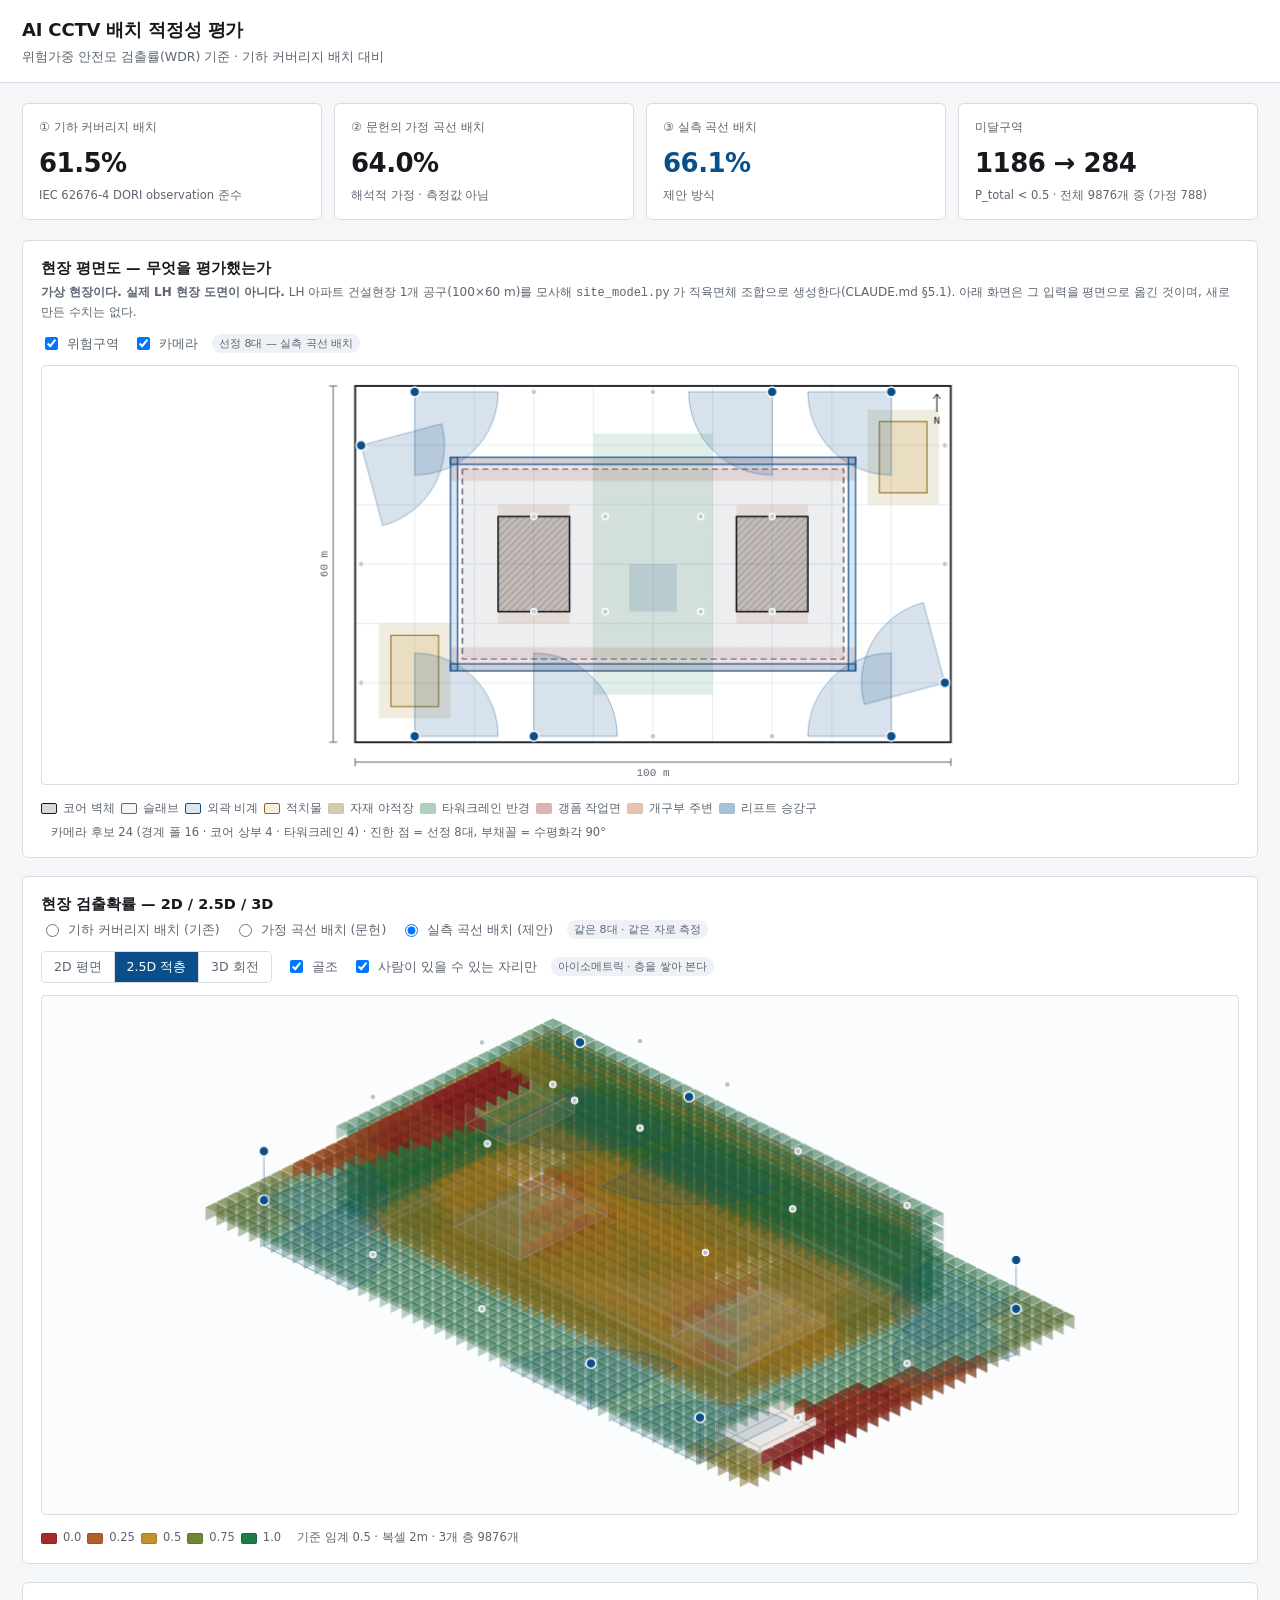
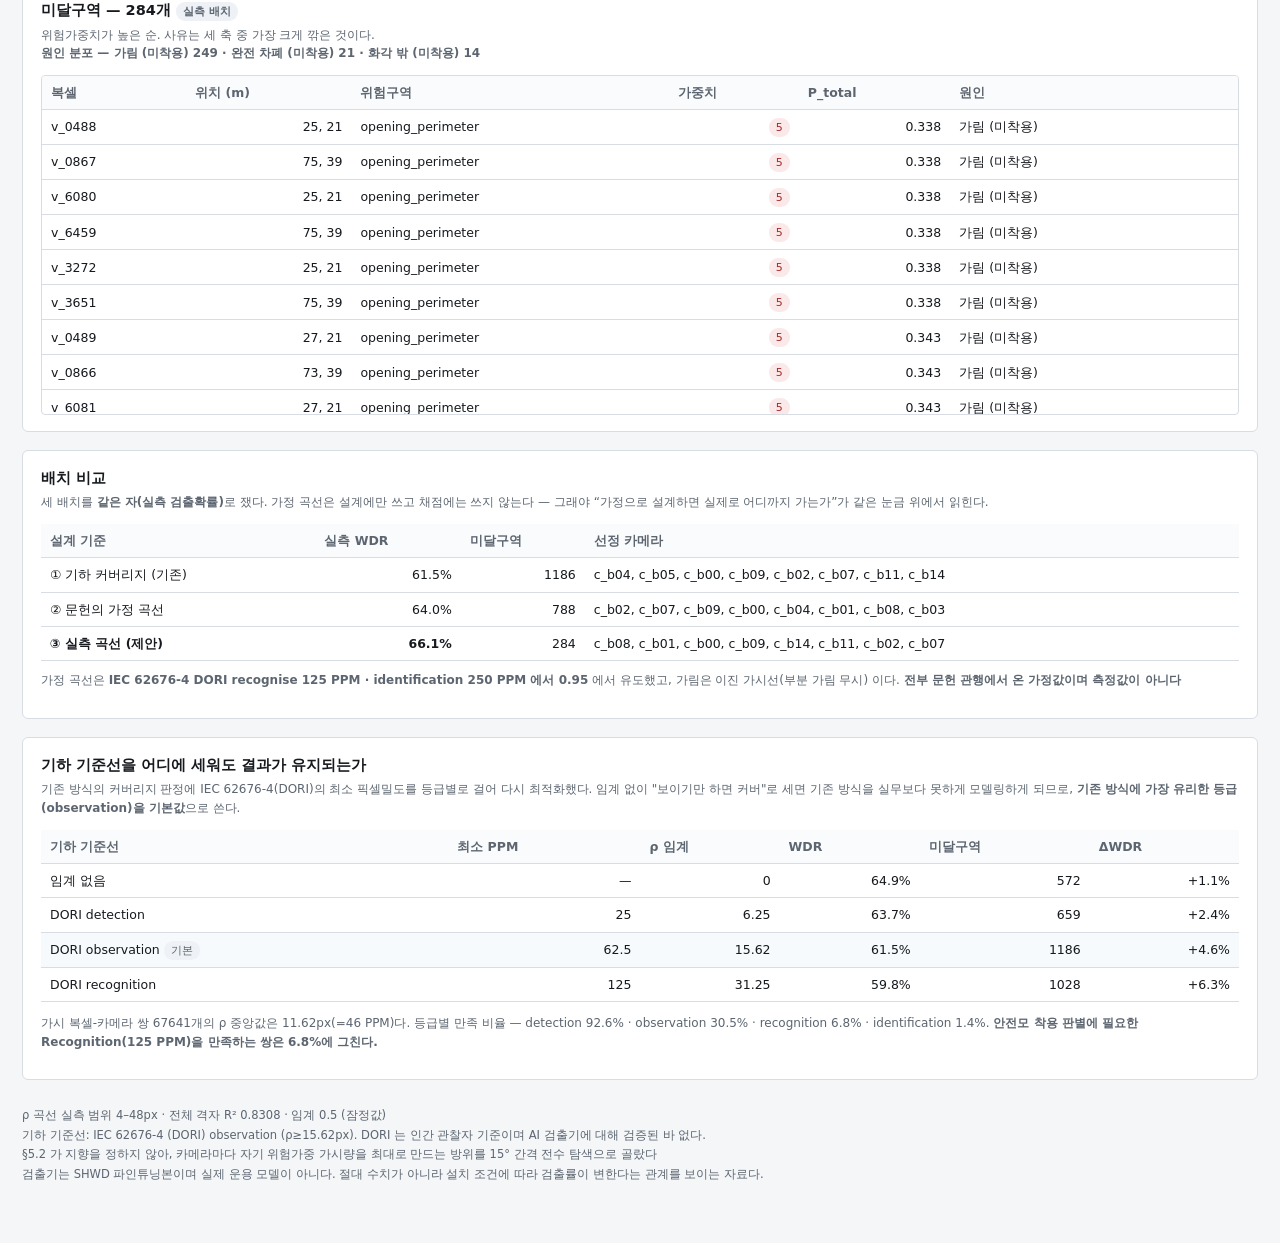
==== mockup/index.html @ b15760a0 "fix(mockup): 뷰어 회전 출렁임 제거 · 현장 평면도 추가 · file:// 폴백 복구 팀원 zip(BIGB-fix-viewer-and-consistency)에서 뷰어·평" ====
<!DOCTYPE html>
<html lang="ko">
<head>
<meta charset="utf-8">
<meta name="viewport" content="width=device-width, initial-scale=1">
<title>AI CCTV 배치 적정성 평가</title>
<!-- 인라인 파비콘. 없으면 브라우저가 /favicon.ico 를 찾다 404 를 콘솔에 남긴다.
     **SVG data URI 를 쓰면 안 된다** - file:// 로 열었을 때 크롬이 SVG 문서를
     고유 출처로 보고 "Unsafe attempt to load URL ..." 오류를 남긴다. PNG 는 그렇지 않다. -->
<link rel="icon" href="[data-uri]">
<style>
  :root{
    --ink:#16191d; --muted:#5c6570; --line:#d8dde3; --bg:#f4f6f8; --panel:#fff;
    --accent:#0b4f8a; --warn:#a62a2a; --ok:#1e7a46;
  }
  *{box-sizing:border-box}
  body{margin:0;background:var(--bg);color:var(--ink);
       font:14px/1.55 "Malgun Gothic","맑은 고딕",system-ui,sans-serif}
  header{background:var(--panel);border-bottom:1px solid var(--line);padding:16px 22px}
  h1{margin:0;font-size:18px;letter-spacing:-.01em}
  header .sub{color:var(--muted);font-size:12.5px;margin-top:3px}
  .wrap{max-width:1280px;margin:0 auto;padding:20px 22px 60px}
  .cards{display:grid;grid-template-columns:repeat(auto-fit,minmax(190px,1fr));gap:12px;margin-bottom:20px}
  .card{background:var(--panel);border:1px solid var(--line);border-radius:6px;padding:14px 16px}
  .card .k{color:var(--muted);font-size:12px;margin-bottom:6px}
  .card .v{font-size:26px;font-weight:700;letter-spacing:-.02em;font-variant-numeric:tabular-nums}
  .card .n{color:var(--muted);font-size:11.5px;margin-top:4px}
  .card.hi .v{color:var(--accent)}
  .delta.up{color:var(--ok)} .delta.down{color:var(--warn)}
  section{background:var(--panel);border:1px solid var(--line);border-radius:6px;
          padding:16px 18px;margin-bottom:18px}
  h2{margin:0 0 4px;font-size:14.5px}
  .hint{color:var(--muted);font-size:12px;margin:0 0 12px}
  .toolbar{display:flex;gap:14px;align-items:center;flex-wrap:wrap;margin-bottom:12px}
  label{font-size:12.5px;color:var(--muted);display:flex;gap:6px;align-items:center}
  svg{display:block;width:100%;height:auto;background:#fbfcfd;border:1px solid var(--line);border-radius:4px}
  .legend{display:flex;gap:6px;align-items:center;font-size:11.5px;color:var(--muted);margin-top:8px;flex-wrap:wrap}
  .modes{display:inline-flex;border:1px solid var(--line);border-radius:5px;overflow:hidden}
  .mode{border:0;background:#fff;padding:5px 12px;font:inherit;font-size:12.5px;
    color:var(--muted);cursor:pointer;border-right:1px solid var(--line)}
  .mode:last-child{border-right:0}
  .mode.on{background:var(--accent);color:#fff}
  .sw{width:16px;height:11px;border:1px solid rgba(0,0,0,.15);border-radius:2px}
  table{width:100%;border-collapse:collapse;font-size:12.5px}
  th,td{text-align:left;padding:7px 9px;border-bottom:1px solid var(--line)}
  th{color:var(--muted);font-weight:600;background:#fafbfc;position:sticky;top:0}
  td.num{text-align:right;font-variant-numeric:tabular-nums}
  .scroll{max-height:340px;overflow:auto;border:1px solid var(--line);border-radius:4px}
  .pill{display:inline-block;padding:1px 7px;border-radius:9px;font-size:11px;
        background:#eef2f6;color:var(--muted)}
  .pill.w5{background:#fbe9e9;color:var(--warn)}
  .pill.w4{background:#fdf1e5;color:#8a5a1a}
  .err{color:var(--warn);padding:14px;border:1px solid var(--warn);border-radius:6px;background:#fdf3f3}
  footer{color:var(--muted);font-size:11.5px;margin-top:26px;line-height:1.7}
</style>
</head>
<body>
<header>
  <h1>AI CCTV 배치 적정성 평가</h1>
  <div class="sub">위험가중 안전모 검출률(WDR) 기준 · 기하 커버리지 배치 대비</div>
</header>

<div class="wrap" id="root">
  <p class="hint">데이터를 읽는 중…</p>
</div>

<!-- data.js 는 data.json 과 같은 내용을 window.SITE_DATA 에 담은 사본이다.
     file:// 로 직접 열면 브라우저가 fetch 를 막으므로 그때 쓰는 폴백이다.
     데이터는 여전히 report.py 가 만든다 - HTML 에 하드코딩하지 않는다. -->
<script src="data.js"></script>
<script src="viewer.js"></script>
<script src="plan.js"></script>
<script>
const fmtPct = v => (v * 100).toFixed(1) + '%';
let DATA = null, VIEW = 'empirical';

function heat(p){                       // 0~1 → 적→황→녹
  const t = p <= .5 ? p/.5 : (p-.5)/.5;
  const [a,b] = p <= .5 ? [[166,42,42],[196,145,40]] : [[196,145,40],[30,122,70]];
  return `rgb(${a.map((v,i)=>Math.round(v+(b[i]-v)*t)).join(',')})`;
}

function render(d){
  const root = document.getElementById('root');
  const P = d.placements, geo = P.geometric, asm = P.assumed, emp = P.empirical;
  const S = d.site, vox = d.voxels;
  // 히트맵이 보여줄 배치. 세 배치를 같은 자로 재고 토글로 바꿔 보는 것이
  // 이 자료의 요점이라, 실측 배치만 그리지 않는다.
  const view = P[VIEW] ? VIEW : Object.keys(P)[0];
  const shown = P[view];
  const key = 'P_total_' + view;
  const dW = emp && geo ? emp.WDR - geo.WDR : null;
  const base = d.geometric_baseline || null;

  const scale = 1000 / S.width_m;        // 1000px 폭에 맞춘다
  const H = S.depth_m * scale, W = S.width_m * scale, vs = S.voxel_m * scale;
  const chosen = new Set(shown.camera_ids);

  // 히트맵은 viewer.js 가 캔버스에 그린다. SVG 노드로 두면 복셀 2천 개를
  // 회전시킬 때 버벅인다.
  const fails = ((shown && shown.fail_zones) || d.fail_zones || [])
    .slice().sort((a,b)=> b.w-a.w || a.P_total-b.P_total);

  // 미달 원인 분포 — "그래서 뭘 고치라는 건가"에 대한 답이 화면에 있어야 한다
  const rc = {};
  fails.forEach(f => { rc[f.reason] = (rc[f.reason]||0) + 1; });
  const rcTxt = Object.entries(rc).sort((a,b)=>b[1]-a[1])
    .map(([k,v])=>`${k} ${v}`).join(' · ') || '—';

  root.innerHTML = `
  <div class="cards">
    <div class="card"><div class="k">① 기하 커버리지 배치</div>
      <div class="v">${geo ? fmtPct(geo.WDR) : '—'}</div>
      <div class="n">${base ? 'IEC 62676-4 DORI '+base.level+' 준수' : '기존 방식'}</div></div>
    <div class="card"><div class="k">② 문헌의 가정 곡선 배치</div>
      <div class="v">${asm ? fmtPct(asm.WDR) : '—'}</div>
      <div class="n">${asm && asm.curve_source ? asm.curve_source : '해석적 가정'} · 측정값 아님</div></div>
    <div class="card hi"><div class="k">③ 실측 곡선 배치</div>
      <div class="v">${emp ? fmtPct(emp.WDR) : '—'}</div>
      <div class="n">제안 방식</div></div>
    <div class="card"><div class="k">미달구역</div>
      <div class="v">${geo&&emp ? geo.fail_voxel_count+' → '+emp.fail_voxel_count
                                 : (shown ? shown.fail_voxel_count : '—')}</div>
      <div class="n">P_total &lt; ${d.threshold} · 전체 ${vox.length}개 중
        ${asm ? '(가정 '+asm.fail_voxel_count+')' : ''}</div></div>
  </div>

  <section>
    <h2>현장 평면도 — 무엇을 평가했는가</h2>
    <p class="hint"><b>가상 현장이다. 실제 LH 현장 도면이 아니다.</b>
      LH 아파트 건설현장 1개 공구(${S.width_m}×${S.depth_m} m)를 모사해
      <code>site_model.py</code> 가 직육면체 조합으로 생성한다(CLAUDE.md §5.1).
      아래 화면은 그 입력을 평면으로 옮긴 것이며, 새로 만든 수치는 없다.</p>
    <div class="toolbar">
      <label><input type="checkbox" id="planZones" checked> 위험구역</label>
      <label><input type="checkbox" id="planCams" checked> 카메라</label>
      <span class="pill">선정 ${shown.camera_ids.length}대 —
        ${({geometric:'기하 커버리지 배치',assumed:'가정 곡선 배치',empirical:'실측 곡선 배치'})[view]||view}</span>
    </div>
    <canvas id="plan" style="width:100%;height:420px;background:#fff;
      border:1px solid var(--line);border-radius:4px"></canvas>
    <div class="legend" id="planlegend"></div>
  </section>

  <section>
    <h2>현장 검출확률 — 2D / 2.5D / 3D</h2>
    <div class="toolbar">
      <label><input type="radio" name="view" value="geometric"
        ${view==='geometric'?'checked':''} ${geo?'':'disabled'}> 기하 커버리지 배치 (기존)</label>
      <label><input type="radio" name="view" value="assumed"
        ${view==='assumed'?'checked':''} ${asm?'':'disabled'}> 가정 곡선 배치 (문헌)</label>
      <label><input type="radio" name="view" value="empirical"
        ${view==='empirical'?'checked':''} ${emp?'':'disabled'}> 실측 곡선 배치 (제안)</label>
      <span class="pill">같은 ${d.camera_budget}대 · 같은 자로 측정</span>
    </div>
    <div class="toolbar">
      <span class="modes">
        <button type="button" class="mode" data-mode="2d">2D 평면</button>
        <button type="button" class="mode" data-mode="2.5d">2.5D 적층</button>
        <button type="button" class="mode" data-mode="3d">3D 회전</button>
      </span>
      <span id="lvwrap">층
        <select id="level">${(d.levels||[0]).map(l=>
          `<option value="${l}">${l===0?'지상층':l+'층'}</option>`).join('')}</select>
      </span>
      <label><input type="checkbox" id="showSolids" checked> 골조</label>
      <label><input type="checkbox" id="onlyOcc" checked> 사람이 있을 수 있는 자리만</label>
      <span class="pill" id="modehint"></span>
    </div>
    <canvas id="view3d" style="width:100%;height:520px;background:#fbfcfd;
      border:1px solid var(--line);border-radius:4px;touch-action:none"></canvas>
    <div class="legend">
      <span class="sw" style="background:${heat(0)}"></span>0.0
      <span class="sw" style="background:${heat(.25)}"></span>0.25
      <span class="sw" style="background:${heat(.5)}"></span>0.5
      <span class="sw" style="background:${heat(.75)}"></span>0.75
      <span class="sw" style="background:${heat(1)}"></span>1.0
      <span style="margin-left:10px">기준 임계 ${d.threshold} ·
        복셀 ${S.voxel_m}m · ${(d.levels||[0]).length}개 층 ${vox.length}개</span>
    </div>
  </section>

  <section>
    <h2>미달구역 — ${fails.length}개 <span class="pill">${({geometric:'기하 배치',assumed:'가정 곡선 배치',empirical:'실측 배치'})[view]||view}</span></h2>
    <p class="hint">위험가중치가 높은 순. 사유는 세 축 중 가장 크게 깎은 것이다.<br>
      <b>원인 분포 — ${rcTxt}</b></p>
    <div class="scroll"><table>
      <thead><tr><th>복셀</th><th>위치 (m)</th><th>위험구역</th>
        <th class="num">가중치</th><th class="num">P_total</th><th>원인</th></tr></thead>
      <tbody>${fails.map(f=>`<tr>
        <td>${f.voxel_id}</td>
        <td class="num">${f.x.toFixed(0)}, ${f.y.toFixed(0)}</td>
        <td>${f.zones.length ? f.zones.join(', ') : '—'}</td>
        <td class="num"><span class="pill ${f.w>=5?'w5':f.w>=4?'w4':''}">${f.w}</span></td>
        <td class="num">${f.P_total.toFixed(3)}</td>
        <td>${f.reason}</td></tr>`).join('')}</tbody>
    </table></div>
  </section>

  <section>
    <h2>배치 비교</h2>
    <p class="hint">세 배치를 <b>같은 자(실측 검출확률)</b>로 쟀다. 가정 곡선은
      설계에만 쓰고 채점에는 쓰지 않는다 — 그래야 “가정으로 설계하면 실제로 어디까지
      가는가”가 같은 눈금 위에서 읽힌다.</p>
    <table>
      <thead><tr><th>설계 기준</th><th class="num">실측 WDR</th><th class="num">미달구역</th><th>선정 카메라</th></tr></thead>
      <tbody>
        ${geo?`<tr><td>① 기하 커버리지 (기존)</td><td class="num">${fmtPct(geo.WDR)}</td>
          <td class="num">${geo.fail_voxel_count}</td><td>${geo.camera_ids.join(', ')}</td></tr>`:''}
        ${asm?`<tr><td>② 문헌의 가정 곡선</td><td class="num">${fmtPct(asm.WDR)}</td>
          <td class="num">${asm.fail_voxel_count}</td><td>${asm.camera_ids.join(', ')}</td></tr>`:''}
        ${emp?`<tr><td><b>③ 실측 곡선 (제안)</b></td><td class="num"><b>${fmtPct(emp.WDR)}</b></td>
          <td class="num">${emp.fail_voxel_count}</td><td>${emp.camera_ids.join(', ')}</td></tr>`:''}
      </tbody>
    </table>
    ${asm&&d.assumed_curve?`<p class="hint" style="margin-top:10px">
      가정 곡선은 <b>${d.assumed_curve.f_rho.derived_from}</b> 에서 유도했고,
      가림은 ${d.assumed_curve.h_occ.form==='binary_los'?'이진 가시선(부분 가림 무시)':'—'} 이다.
      <b>${d.assumed_curve.warning}</b></p>`:''}
  </section>

  ${base&&base.sweep?`  <section>
    <h2>기하 기준선을 어디에 세워도 결과가 유지되는가</h2>
    <p class="hint">기존 방식의 커버리지 판정에 IEC 62676-4(DORI)의 최소 픽셀밀도를 등급별로
      걸어 다시 최적화했다. 임계 없이 "보이기만 하면 커버"로 세면 기존 방식을 실무보다
      못하게 모델링하게 되므로, <b>기존 방식에 가장 유리한 등급(${base.level})을 기본값</b>으로 쓴다.</p>
    <table>
      <thead><tr><th>기하 기준선</th><th class="num">최소 PPM</th><th class="num">ρ 임계</th>
        <th class="num">WDR</th><th class="num">미달구역</th><th class="num">ΔWDR</th></tr></thead>
      <tbody>${base.sweep.map(r=>`<tr${r.is_default?' style="background:#f7fafc"':''}>
        <td>${r.dori_level==='none'?'임계 없음':'DORI '+r.dori_level}${r.is_default?' <span class="pill">기본</span>':''}</td>
        <td class="num">${r.ppm ?? '—'}</td><td class="num">${r.min_rho_px}</td>
        <td class="num">${fmtPct(r.WDR)}</td><td class="num">${r.fail_voxel_count}</td>
        <td class="num">${(r.delta_WDR>=0?'+':'')+fmtPct(r.delta_WDR)}</td></tr>`).join('')}</tbody>
    </table>
    ${d.dori_pair_stats && d.dori_pair_stats.levels ? `
    <p class="hint" style="margin-top:12px">가시 복셀-카메라 쌍 ${d.dori_pair_stats.n_visible}개의
      ρ 중앙값은 ${d.dori_pair_stats.rho_px_median}px(=${(d.dori_pair_stats.rho_px_median*4).toFixed(0)} PPM)다.
      등급별 만족 비율 —
      ${Object.entries(d.dori_pair_stats.levels).map(([k,v])=>`${k} ${fmtPct(v.ratio)}`).join(' · ')}.
      <b>안전모 착용 판별에 필요한 Recognition(125 PPM)을 만족하는 쌍은
      ${fmtPct(d.dori_pair_stats.levels.recognition.ratio)}에 그친다.</b></p>` : ''}
  </section>` : ''}

  <footer>
    ρ 곡선 실측 범위 ${d.curve.rho_measured_px[0]}–${d.curve.rho_measured_px[1]}px ·
    전체 격자 R² ${d.curve.r2_full_grid} · 임계 ${d.threshold} (잠정값)<br>
    ${base ? '기하 기준선: '+base.standard+' '+base.level+' (ρ≥'+base.min_rho_px+'px). DORI 는 인간 관찰자 기준이며 AI 검출기에 대해 검증된 바 없다.<br>' : ''}
    ${d.aim.note}<br>
    검출기는 SHWD 파인튜닝본이며 실제 운용 모델이 아니다. 절대 수치가 아니라
    설치 조건에 따라 검출률이 변한다는 관계를 보이는 자료다.
  </footer>`;

  mountViewer(d, view);
  mountPlan(d, shown.camera_ids);
  root.querySelectorAll('input[name=view]').forEach(el => {
    el.addEventListener('change', () => { VIEW = el.value; render(DATA); });
  });
}

/* 평면도. 히트맵과 같은 배치를 보여준다 — 위 라디오로 배치를 바꾸면
 * render() 가 다시 돌아 여기도 새 camera_ids 로 다시 그려진다. */
let PLAN = null;
function mountPlan(d, chosen) {
  const cv = document.getElementById('plan');
  if (!cv || !window.SitePlan) return;
  PLAN = new SitePlan.SitePlan(cv, d, { chosen });
  const leg = document.getElementById('planlegend');
  if (leg) leg.innerHTML = PLAN.legendHTML();
  const bind = (id, key) => {
    const el = document.getElementById(id);
    if (el) el.addEventListener('change', () => PLAN.set(key, el.checked));
  };
  bind('planZones', 'showZones');
  bind('planCams', 'showCams');
}
addEventListener('resize', () => PLAN && PLAN.resize(), { passive: true });

function show(d){
  if (!d) throw new Error('데이터가 비어 있다');
  if (d.status !== 'ok') throw new Error('status 가 ok 가 아니다: ' + d.status);
  DATA = d;
  render(d);
}

function fail(msg){
  document.getElementById('root').innerHTML =
    '<div class="err"><b>표시할 수 없습니다.</b><br>' + msg +
    '<br><br><code>python -m http.server</code> 로 띄운 뒤 접속하거나, ' +
    'report.py 를 다시 돌려 data.json / data.js 를 만드십시오.</div>';
}

// ── 뷰어 배선 ─────────────────────────────────────────────────────────────
let VIEWER = null;
const MODE_HINT = {
  '2d':   '수직 내려보기 · 선택한 층만',
  '2.5d': '아이소메트릭 · 층을 쌓아 본다',
  '3d':   '드래그로 회전 · 휠로 확대',
};

function mountViewer(d, view) {
  const cv = document.getElementById('view3d');
  if (!cv) return;
  const mode = (VIEWER && VIEWER.opts.mode) || '2.5d';
  const level = (VIEWER && VIEWER.opts.level) || 0;
  VIEWER = new CoverageViewer.Viewer(cv, d, {
    mode, level, key: 'P_total_' + view,
    cameraIds: (d.placements[view] || {}).camera_ids || [],
  });
  applyMode(mode);

  document.querySelectorAll('.mode').forEach(b => {
    b.onclick = () => applyMode(b.dataset.mode);
  });
  const sel = document.getElementById('level');
  if (sel) { sel.value = String(level); sel.onchange = () => VIEWER.set('level', +sel.value); }
  const sol = document.getElementById('showSolids');
  if (sol) sol.onchange = () => VIEWER.set('showSolids', sol.checked);
  const occ = document.getElementById('onlyOcc');
  if (occ) occ.onchange = () => VIEWER.set('onlyOccupiable', occ.checked);
  addEventListener('resize', () => VIEWER && VIEWER.resize(), { passive: true });
}

function applyMode(mode) {
  VIEWER.setMode(mode);
  document.querySelectorAll('.mode').forEach(b =>
    b.classList.toggle('on', b.dataset.mode === mode));
  const w = document.getElementById('lvwrap');
  if (w) w.style.display = (mode === '2d') ? '' : 'none';
  const h = document.getElementById('modehint');
  if (h) h.textContent = MODE_HINT[mode] || '';
}

// file:// 로 열면 브라우저가 fetch 를 막고 콘솔에 오류를 남긴다. 프로토콜을 먼저
// 보고 그때는 fetch 를 아예 시도하지 않는다 - 실패한 요청을 콘솔에 남기지 않기
// 위해서다. data.js 는 report.py 가 data.json 과 함께 쓰는 사본이다.
if (location.protocol === 'file:') {
  try { show(window.SITE_DATA); }
  catch (e) { fail(e.message + ' (data.js 폴백)'); }
} else {
  fetch('data.json')
    .then(r => { if(!r.ok) throw new Error('data.json 을 읽지 못했다 (HTTP '+r.status+')'); return r.json(); })
    .then(show)
    .catch(e => {
      try { show(window.SITE_DATA); }
      catch (_) { fail(e.message); }
    });
}
</script>
</body>
</html>
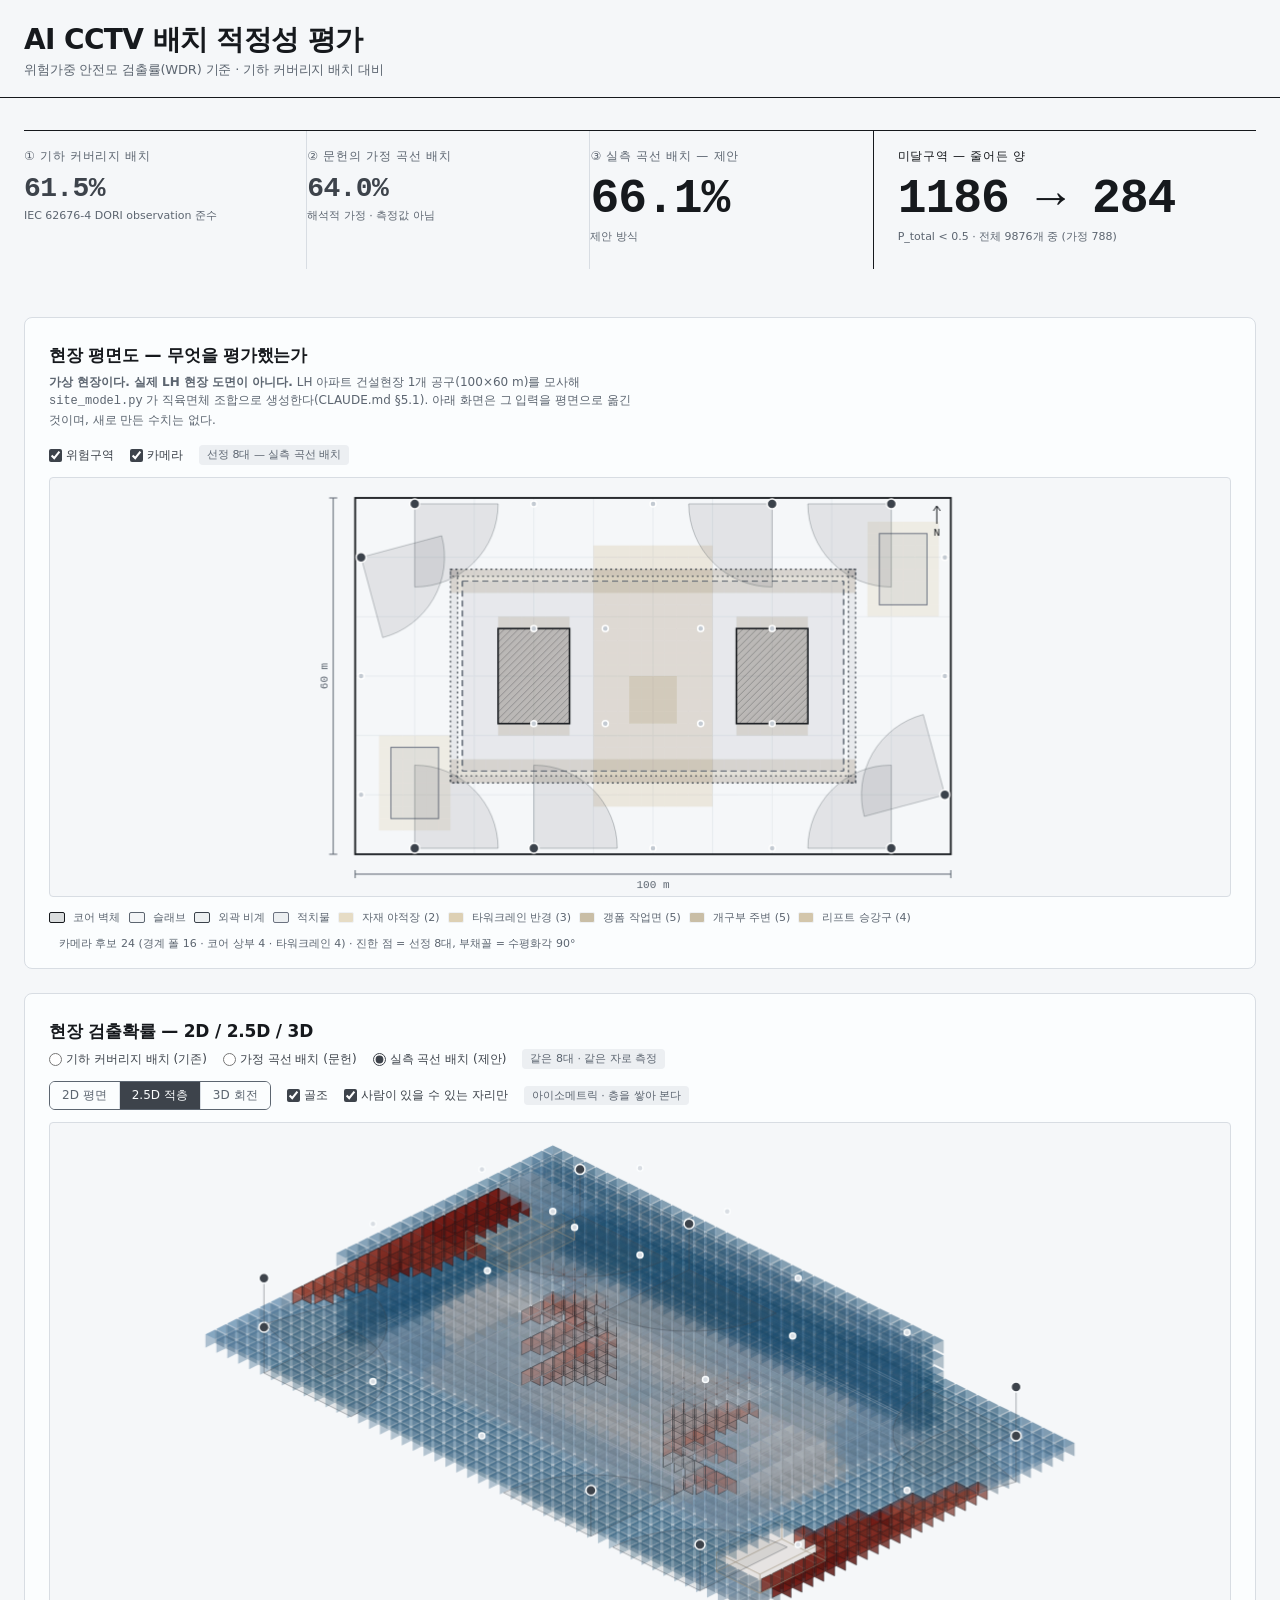
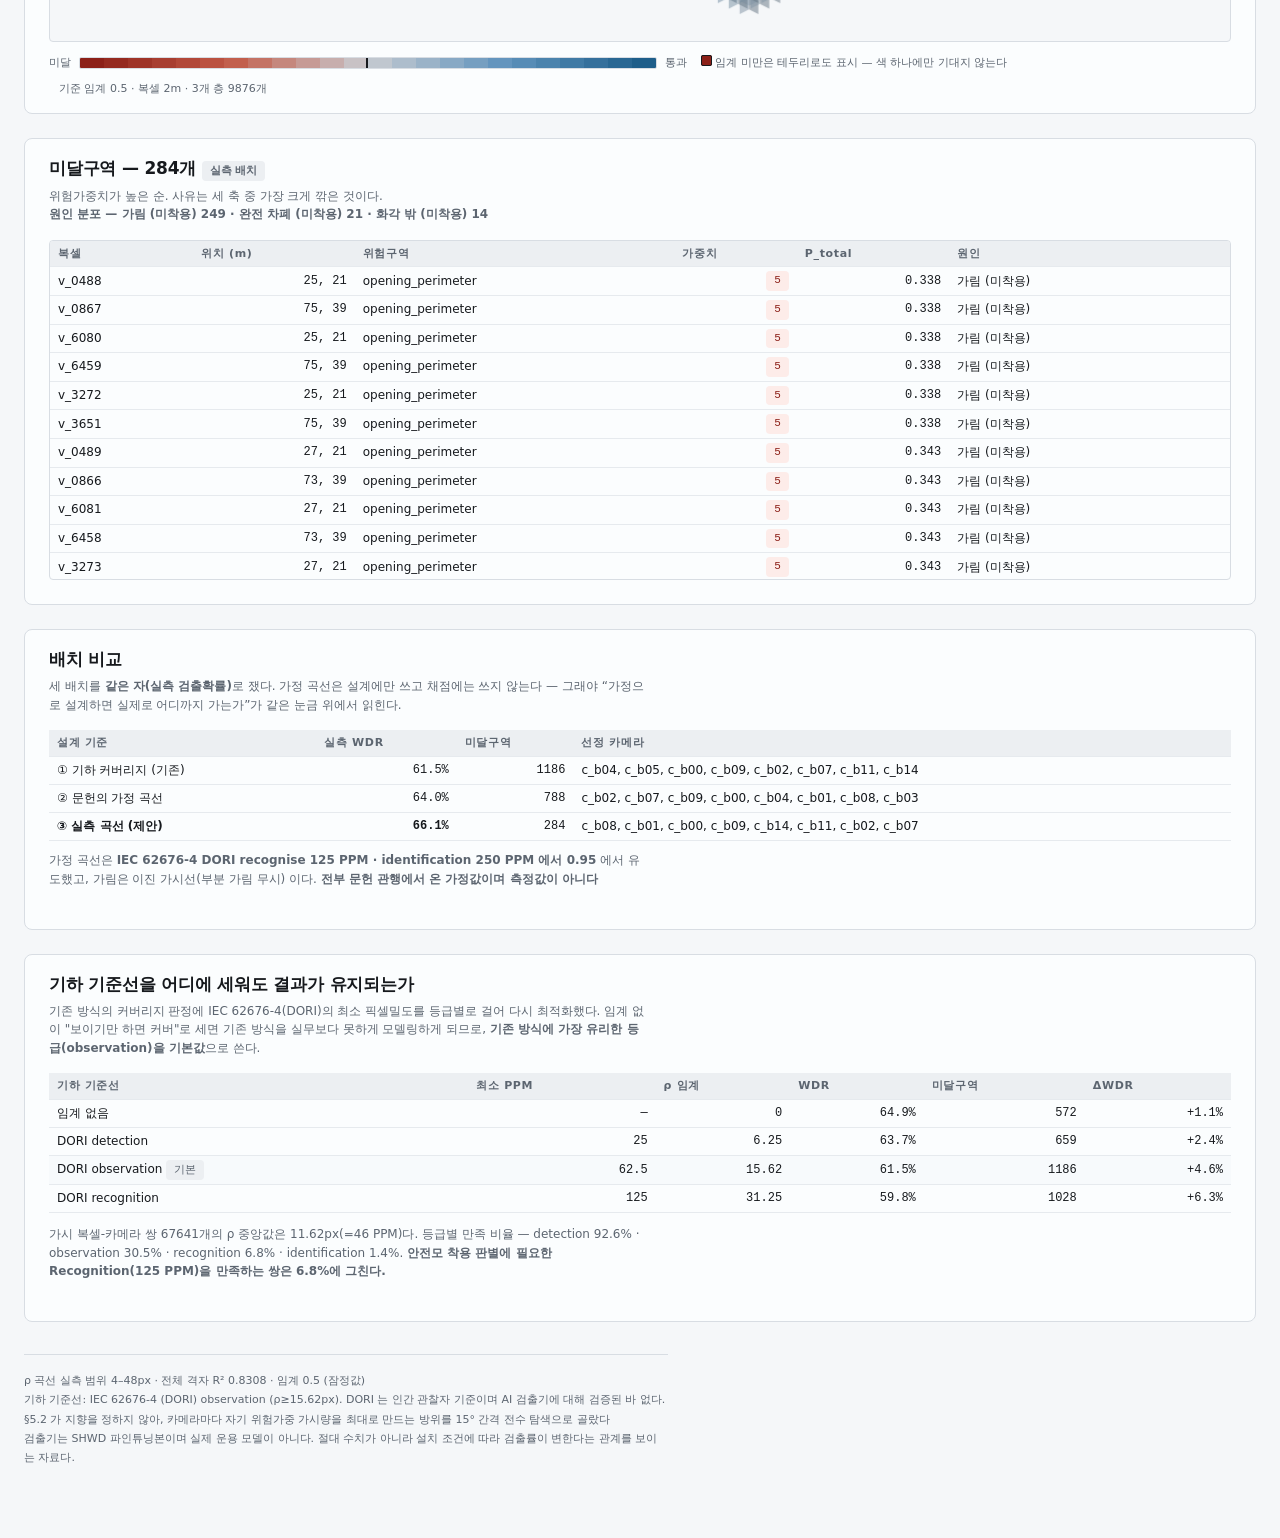
==== commit 7e11b193: "design(mockup): 색을 데이터에만 — 적록 단독 신호 제거, 발산 램프로 교체 hallmark audit 이 4 critical · 6 major · 4 minor 를 " ====
--- a/mockup/index.html
+++ b/mockup/index.html
@@ -8,50 +8,147 @@
      **SVG data URI 를 쓰면 안 된다** - file:// 로 열었을 때 크롬이 SVG 문서를
      고유 출처로 보고 "Unsafe attempt to load URL ..." 오류를 남긴다. PNG 는 그렇지 않다. -->
 <link rel="icon" href="[data-uri]">
+<link rel="stylesheet" href="tokens.css">
 <style>
-  :root{
-    --ink:#16191d; --muted:#5c6570; --line:#d8dde3; --bg:#f4f6f8; --panel:#fff;
-    --accent:#0b4f8a; --warn:#a62a2a; --ok:#1e7a46;
-  }
-  *{box-sizing:border-box}
-  body{margin:0;background:var(--bg);color:var(--ink);
-       font:14px/1.55 "Malgun Gothic","맑은 고딕",system-ui,sans-serif}
-  header{background:var(--panel);border-bottom:1px solid var(--line);padding:16px 22px}
-  h1{margin:0;font-size:18px;letter-spacing:-.01em}
-  header .sub{color:var(--muted);font-size:12.5px;margin-top:3px}
-  .wrap{max-width:1280px;margin:0 auto;padding:20px 22px 60px}
-  .cards{display:grid;grid-template-columns:repeat(auto-fit,minmax(190px,1fr));gap:12px;margin-bottom:20px}
-  .card{background:var(--panel);border:1px solid var(--line);border-radius:6px;padding:14px 16px}
-  .card .k{color:var(--muted);font-size:12px;margin-bottom:6px}
-  .card .v{font-size:26px;font-weight:700;letter-spacing:-.02em;font-variant-numeric:tabular-nums}
-  .card .n{color:var(--muted);font-size:11.5px;margin-top:4px}
-  .card.hi .v{color:var(--accent)}
-  .delta.up{color:var(--ok)} .delta.down{color:var(--warn)}
-  section{background:var(--panel);border:1px solid var(--line);border-radius:6px;
-          padding:16px 18px;margin-bottom:18px}
-  h2{margin:0 0 4px;font-size:14.5px}
-  .hint{color:var(--muted);font-size:12px;margin:0 0 12px}
-  .toolbar{display:flex;gap:14px;align-items:center;flex-wrap:wrap;margin-bottom:12px}
-  label{font-size:12.5px;color:var(--muted);display:flex;gap:6px;align-items:center}
-  svg{display:block;width:100%;height:auto;background:#fbfcfd;border:1px solid var(--line);border-radius:4px}
-  .legend{display:flex;gap:6px;align-items:center;font-size:11.5px;color:var(--muted);margin-top:8px;flex-wrap:wrap}
-  .modes{display:inline-flex;border:1px solid var(--line);border-radius:5px;overflow:hidden}
-  .mode{border:0;background:#fff;padding:5px 12px;font:inherit;font-size:12.5px;
-    color:var(--muted);cursor:pointer;border-right:1px solid var(--line)}
-  .mode:last-child{border-right:0}
-  .mode.on{background:var(--accent);color:#fff}
-  .sw{width:16px;height:11px;border:1px solid rgba(0,0,0,.15);border-radius:2px}
-  table{width:100%;border-collapse:collapse;font-size:12.5px}
-  th,td{text-align:left;padding:7px 9px;border-bottom:1px solid var(--line)}
-  th{color:var(--muted);font-weight:600;background:#fafbfc;position:sticky;top:0}
-  td.num{text-align:right;font-variant-numeric:tabular-nums}
-  .scroll{max-height:340px;overflow:auto;border:1px solid var(--line);border-radius:4px}
-  .pill{display:inline-block;padding:1px 7px;border-radius:9px;font-size:11px;
-        background:#eef2f6;color:var(--muted)}
-  .pill.w5{background:#fbe9e9;color:var(--warn)}
-  .pill.w4{background:#fdf1e5;color:#8a5a1a}
-  .err{color:var(--warn);padding:14px;border:1px solid var(--warn);border-radius:6px;background:#fdf3f3}
-  footer{color:var(--muted);font-size:11.5px;margin-top:26px;line-height:1.7}
+/* Hallmark · genre: modern-minimal · macrostructure: Map / Diagram
+ * theme: Cobalt-adapted (instrument panel) · anchor hue: 248 · designed-as-app
+ * tone: utilitarian · 장식 최소 · 수치 가독성 우선 (CLAUDE.md §7 Phase 4)
+ * pre-emit critique: P5 H5 E4 S5 R5 V4
+ * 토큰은 tokens.css 가 정본이다. 이 파일에서 색·폰트를 새로 만들지 않는다.
+ */
+*{box-sizing:border-box}
+html,body{overflow-x:clip}
+body{margin:0;background:var(--color-paper);color:var(--color-ink);
+     font:var(--text-base)/var(--lh-body) var(--font-body);
+     -webkit-font-smoothing:antialiased}
+
+/* 수치는 전부 mono 로 간다 - 폰트 페어링의 두 번째 면이자
+   "수치 가독성 우선" 요구에 대한 직접적인 답이다. */
+.card .v,td.num,.figure{font-family:var(--font-outlier);
+     font-variant-numeric:tabular-nums}
+
+/* -- 머리말: 도면의 표제란처럼 -------------------------------------- */
+header{border-bottom:var(--rule-hair) solid var(--color-ink);
+       padding:var(--space-md) var(--space-md) var(--space-sm)}
+h1{margin:0;font-size:var(--text-xl);font-weight:650;
+   letter-spacing:var(--track-tight);line-height:var(--lh-tight);
+   overflow-wrap:anywhere;min-width:0}
+header .sub{color:var(--color-muted);font-size:var(--text-sm);
+            letter-spacing:var(--track-snug);margin-top:var(--space-3xs)}
+
+.wrap{max-width:1320px;margin:0 auto;
+      padding:var(--space-lg) var(--space-md) var(--space-2xl)}
+
+/* -- 요약 수치: 카드 액자를 벗기고 종이 위에 직접 앉힌다 --------------
+   넷을 똑같은 카드로 세우면 무엇이 결론인지 안 정해진다.
+   1,2 는 비교 대상이라 물러서고 3 과 미달구역이 앞으로 나온다. */
+.cards{display:grid;gap:0;margin:0 0 var(--space-xl);
+       grid-template-columns:repeat(3,minmax(0,1fr)) minmax(0,1.35fr);
+       border-top:var(--rule-hair) solid var(--color-ink)}
+.card{padding:var(--space-sm) var(--space-md) var(--space-md) 0;
+      border-right:var(--rule-hair) solid var(--color-rule);min-width:0}
+.card:last-child{border-right:0;padding-left:var(--space-md);padding-right:0}
+.card .k{color:var(--color-muted);font-size:var(--text-xs);
+         letter-spacing:var(--track-wide);margin-bottom:var(--space-2xs)}
+.card .v{font-size:var(--text-xl);font-weight:600;
+         letter-spacing:var(--track-tight);line-height:1.05;
+         color:var(--color-ink-2);overflow-wrap:anywhere}
+.card .n{color:var(--color-muted);font-size:var(--text-2xs);
+         margin-top:var(--space-3xs);line-height:1.45}
+.card.hi .v,.card.lead .v{font-size:var(--text-display);color:var(--color-ink)}
+.card.hi{border-right-color:var(--color-ink)}
+.card.lead .k{color:var(--color-ink)}
+
+/* -- 구역: 섹션마다 리듬이 다르다 ------------------------------------ */
+section{background:var(--color-paper-2);
+        border:var(--rule-hair) solid var(--color-rule);
+        border-radius:var(--radius-panel);margin-bottom:var(--space-md)}
+section.map{padding:var(--space-md) var(--space-md) var(--space-sm)}
+section.list{padding:var(--space-sm) var(--space-md) var(--space-md)}
+h2{margin:0 0 var(--space-3xs);font-size:var(--text-md);font-weight:600;
+   letter-spacing:var(--track-snug);overflow-wrap:anywhere;min-width:0}
+.hint{color:var(--color-muted);font-size:var(--text-xs);
+      margin:0 0 var(--space-sm);max-width:78ch;line-height:1.55}
+
+/* -- 컨트롤 ---------------------------------------------------------- */
+.toolbar{display:flex;gap:var(--space-sm);align-items:center;flex-wrap:wrap;
+         margin-bottom:var(--space-xs)}
+label{font-size:var(--text-xs);color:var(--color-ink-2);display:flex;
+      gap:var(--space-3xs);align-items:center;cursor:pointer}
+label:hover{color:var(--color-ink)}
+input[type=radio],input[type=checkbox]{accent-color:var(--color-chrome);margin:0}
+:focus-visible{outline:2px solid var(--color-focus);outline-offset:2px}
+
+.modes{display:inline-flex;border:var(--rule-hair) solid var(--color-muted);
+       border-radius:var(--radius-control);overflow:hidden}
+.mode{border:0;background:var(--color-paper-2);
+      padding:var(--space-3xs) var(--space-xs);
+      font:inherit;font-size:var(--text-xs);color:var(--color-muted);cursor:pointer;
+      border-right:var(--rule-hair) solid var(--color-rule);
+      transition:background var(--dur-short) var(--ease-out),
+                 color var(--dur-short) var(--ease-out)}
+.mode:last-child{border-right:0}
+.mode:hover{background:var(--color-paper-3);color:var(--color-ink)}
+.mode.on{background:var(--color-chrome);color:var(--color-paper-2)}
+
+canvas{display:block;width:100%;background:var(--color-paper);
+       border:var(--rule-hair) solid var(--color-rule);
+       border-radius:var(--radius-chip)}
+
+/* -- 범례: 임계선을 눈에 보이게 -------------------------------------- */
+.legend{display:flex;gap:var(--space-2xs);align-items:center;
+        font-size:var(--text-2xs);color:var(--color-muted);
+        margin-top:var(--space-xs);flex-wrap:wrap}
+.ramp{display:inline-flex;align-items:stretch;height:12px;
+      border:var(--rule-hair) solid var(--color-rule);
+      border-radius:2px;overflow:hidden}
+.ramp i{display:block;width:24px}
+.sw{width:16px;height:11px;border:var(--rule-hair) solid var(--color-rule);
+    border-radius:2px}
+.legend .fail{display:inline-block;width:11px;height:11px;border-radius:2px;
+              background:var(--scale-0);outline:1.5px solid var(--color-ink);
+              outline-offset:-1.5px}
+
+/* -- 표 -------------------------------------------------------------- */
+table{width:100%;border-collapse:collapse;font-size:var(--text-xs)}
+th,td{text-align:left;padding:var(--space-3xs) var(--space-2xs);
+      border-bottom:var(--rule-hair) solid var(--color-rule-2)}
+th{color:var(--color-muted);font-weight:600;background:var(--color-paper-3);
+   position:sticky;top:0;letter-spacing:var(--track-wide);
+   font-size:var(--text-2xs)}
+td.num{text-align:right}
+tbody tr:hover{background:var(--color-paper-3)}
+.scroll{max-height:340px;overflow:auto;
+        border:var(--rule-hair) solid var(--color-rule);
+        border-radius:var(--radius-chip)}
+
+.pill{display:inline-block;padding:1px var(--space-2xs);
+      border-radius:var(--radius-chip);font-size:var(--text-2xs);
+      background:var(--color-paper-3);color:var(--color-muted)}
+.pill.w5{background:var(--color-w5-bg);color:var(--color-w5)}
+.pill.w4{background:var(--color-w4-bg);color:var(--color-w4)}
+.err{color:var(--color-w5);padding:var(--space-sm);
+     border:var(--rule-hair) solid var(--color-w5);
+     border-radius:var(--radius-panel);background:var(--color-w5-bg)}
+footer{color:var(--color-muted);font-size:var(--text-2xs);
+       margin-top:var(--space-lg);line-height:1.75;max-width:92ch;
+       border-top:var(--rule-hair) solid var(--color-rule);
+       padding-top:var(--space-sm)}
+
+@media (max-width:900px){
+  .cards{grid-template-columns:repeat(2,minmax(0,1fr))}
+  .card{border-bottom:var(--rule-hair) solid var(--color-rule)}
+  .card:nth-child(2n){border-right:0}
+  .card:last-child{padding-left:0}
+  .card.hi .v,.card.lead .v{font-size:var(--text-2xl)}
+}
+@media (max-width:560px){
+  .cards{grid-template-columns:minmax(0,1fr)}
+  .card{border-right:0}
+  .wrap{padding-left:var(--space-sm);padding-right:var(--space-sm)}
+  header{padding-left:var(--space-sm);padding-right:var(--space-sm)}
+}
+@media (prefers-reduced-motion:reduce){*{transition-duration:1ms !important}}
 </style>
 </head>
 <body>
@@ -68,17 +165,30 @@
      file:// 로 직접 열면 브라우저가 fetch 를 막으므로 그때 쓰는 폴백이다.
      데이터는 여전히 report.py 가 만든다 - HTML 에 하드코딩하지 않는다. -->
 <script src="data.js"></script>
+<script src="theme.js"></script>
 <script src="viewer.js"></script>
 <script src="plan.js"></script>
 <script>
 const fmtPct = v => (v * 100).toFixed(1) + '%';
 let DATA = null, VIEW = 'empirical';
 
-function heat(p){                       // 0~1 → 적→황→녹
-  const t = p <= .5 ? p/.5 : (p-.5)/.5;
-  const [a,b] = p <= .5 ? [[166,42,42],[196,145,40]] : [[196,145,40],[30,122,70]];
-  return `rgb(${a.map((v,i)=>Math.round(v+(b[i]-v)*t)).join(',')})`;
-}
+/* 색은 theme.js 한 곳에서만 나온다 - 종전에는 이 함수가 viewer.js 에도
+   복제돼 있어 한쪽만 고치면 조용히 어긋났다. */
+const heat = p => Theme.css(Theme.heat(p));
+
+/* 범례 램프. 임계(threshold)에 세로선을 실제 비율 위치에 그어
+   "어디부터 미달인가" 를 색이 아니라 위치로도 말한다. */
+function rampHTML(thr){
+  const N = 24, out = [];
+  for (let i = 0; i < N; i++) {
+    const p = i / (N - 1);
+    const mark = (thr != null && p < thr && (i + 1) / (N - 1) >= thr)
+      ? ';box-shadow:inset -2px 0 0 0 var(--color-ink)' : '';
+    out.push(`<i style="background:${heat(p)}${mark}"></i>`);
+  }
+  return out.join('');
+}
+
 
 function render(d){
   const root = document.getElementById('root');
@@ -115,17 +225,17 @@
     <div class="card"><div class="k">② 문헌의 가정 곡선 배치</div>
       <div class="v">${asm ? fmtPct(asm.WDR) : '—'}</div>
       <div class="n">${asm && asm.curve_source ? asm.curve_source : '해석적 가정'} · 측정값 아님</div></div>
-    <div class="card hi"><div class="k">③ 실측 곡선 배치</div>
+    <div class="card hi"><div class="k">③ 실측 곡선 배치 — 제안</div>
       <div class="v">${emp ? fmtPct(emp.WDR) : '—'}</div>
       <div class="n">제안 방식</div></div>
-    <div class="card"><div class="k">미달구역</div>
+    <div class="card lead"><div class="k">미달구역 — 줄어든 양</div>
       <div class="v">${geo&&emp ? geo.fail_voxel_count+' → '+emp.fail_voxel_count
                                  : (shown ? shown.fail_voxel_count : '—')}</div>
       <div class="n">P_total &lt; ${d.threshold} · 전체 ${vox.length}개 중
         ${asm ? '(가정 '+asm.fail_voxel_count+')' : ''}</div></div>
   </div>
 
-  <section>
+  <section class="map">
     <h2>현장 평면도 — 무엇을 평가했는가</h2>
     <p class="hint"><b>가상 현장이다. 실제 LH 현장 도면이 아니다.</b>
       LH 아파트 건설현장 1개 공구(${S.width_m}×${S.depth_m} m)를 모사해
@@ -137,12 +247,11 @@
       <span class="pill">선정 ${shown.camera_ids.length}대 —
         ${({geometric:'기하 커버리지 배치',assumed:'가정 곡선 배치',empirical:'실측 곡선 배치'})[view]||view}</span>
     </div>
-    <canvas id="plan" style="width:100%;height:420px;background:#fff;
-      border:1px solid var(--line);border-radius:4px"></canvas>
+    <canvas id="plan" style="height:420px"></canvas>
     <div class="legend" id="planlegend"></div>
   </section>
 
-  <section>
+  <section class="map">
     <h2>현장 검출확률 — 2D / 2.5D / 3D</h2>
     <div class="toolbar">
       <label><input type="radio" name="view" value="geometric"
@@ -167,20 +276,19 @@
       <label><input type="checkbox" id="onlyOcc" checked> 사람이 있을 수 있는 자리만</label>
       <span class="pill" id="modehint"></span>
     </div>
-    <canvas id="view3d" style="width:100%;height:520px;background:#fbfcfd;
-      border:1px solid var(--line);border-radius:4px;touch-action:none"></canvas>
+    <canvas id="view3d" style="height:520px;touch-action:none"></canvas>
     <div class="legend">
-      <span class="sw" style="background:${heat(0)}"></span>0.0
-      <span class="sw" style="background:${heat(.25)}"></span>0.25
-      <span class="sw" style="background:${heat(.5)}"></span>0.5
-      <span class="sw" style="background:${heat(.75)}"></span>0.75
-      <span class="sw" style="background:${heat(1)}"></span>1.0
+      <span>미달</span>
+      <span class="ramp">${rampHTML(d.threshold)}</span>
+      <span>통과</span>
+      <span style="margin-left:6px"><span class="fail"></span>
+        임계 미만은 테두리로도 표시 — 색 하나에만 기대지 않는다</span>
       <span style="margin-left:10px">기준 임계 ${d.threshold} ·
         복셀 ${S.voxel_m}m · ${(d.levels||[0]).length}개 층 ${vox.length}개</span>
     </div>
   </section>
 
-  <section>
+  <section class="list">
     <h2>미달구역 — ${fails.length}개 <span class="pill">${({geometric:'기하 배치',assumed:'가정 곡선 배치',empirical:'실측 배치'})[view]||view}</span></h2>
     <p class="hint">위험가중치가 높은 순. 사유는 세 축 중 가장 크게 깎은 것이다.<br>
       <b>원인 분포 — ${rcTxt}</b></p>
@@ -197,7 +305,7 @@
     </table></div>
   </section>
 
-  <section>
+  <section class="list">
     <h2>배치 비교</h2>
     <p class="hint">세 배치를 <b>같은 자(실측 검출확률)</b>로 쟀다. 가정 곡선은
       설계에만 쓰고 채점에는 쓰지 않는다 — 그래야 “가정으로 설계하면 실제로 어디까지
@@ -219,7 +327,7 @@
       <b>${d.assumed_curve.warning}</b></p>`:''}
   </section>
 
-  ${base&&base.sweep?`  <section>
+  ${base&&base.sweep?`  <section class="list">
     <h2>기하 기준선을 어디에 세워도 결과가 유지되는가</h2>
     <p class="hint">기존 방식의 커버리지 판정에 IEC 62676-4(DORI)의 최소 픽셀밀도를 등급별로
       걸어 다시 최적화했다. 임계 없이 "보이기만 하면 커버"로 세면 기존 방식을 실무보다
--- a/mockup/tokens.css
+++ b/mockup/tokens.css
@@ -0,0 +1,73 @@
+/* Hallmark · genre: modern-minimal · macrostructure: Map / Diagram
+ * theme: Cobalt-adapted (instrument panel) · anchor hue: 248 (cool)
+ * pre-emit critique: P5 H5 E4 S5 R5 V4
+ *
+ * 색의 규칙 하나 — **색은 데이터에만 쓴다.** UI 크롬(탭·카메라·경계·표)은 전부
+ * 무채색이다. 지도에 색이 보이면 그것은 검출확률이지 장식이 아니다.
+ * 종전에는 카메라·활성탭·링크가 전부 파랑이라 데이터 램프의 파랑과 충돌했다
+ * (검증기: accent #0b4f8a ↔ 램프 통과극 #1f5e8a, ΔE 4.9 — 구분 불가).
+ */
+:root{
+  /* ── 표면 · 잉크 (쿨 248° 로 틴트. 순백·순흑 없음) ─────────────────── */
+  --color-paper:     oklch(97.6% 0.003 248);
+  --color-paper-2:   oklch(99.2% 0.002 248);   /* 카드·패널 — 순백 대신 */
+  --color-paper-3:   oklch(95.2% 0.005 248);   /* 표 헤더·눌린 상태 */
+  --color-rule:      oklch(89.5% 0.010 253);
+  --color-rule-2:    oklch(93.5% 0.007 250);   /* 더 옅은 구분선 */
+  --color-ink:       oklch(21.2% 0.009 256);
+  --color-ink-2:     oklch(38.0% 0.016 254);
+  --color-muted:     oklch(50.3% 0.021 253);
+
+  /* ── UI 크롬 (무채색 — 데이터가 아니다) ───────────────────────────── */
+  --color-chrome:      oklch(38.0% 0.016 254);  /* 카메라·활성 탭 */
+  --color-chrome-soft: oklch(38.0% 0.016 254 / 0.12);
+  --color-focus:       oklch(55% 0.19 250);     /* 유일한 채도 높은 UI 색 */
+
+  /* ── 데이터 발산 램프 — P_total, 임계 0.5 ────────────────────────────
+   * 발산형이므로 두 색상 + **중성 회색 중점**이다. 종전 적→황→녹은
+   * ① 중점에 색상(앰버)이 있었고 ② 적록이 유일한 신호였다.
+   * dataviz validate_palette.js 실측:
+   *   종전  미달↔통과 deutan ΔE  4.1  (적록색약에겐 같은 색)
+   *   현재  미달↔통과 deutan ΔE 17.9  · 전체 쌍 CVD PASS 13.8 · 정상시각 PASS 17.0
+   * 중점(--scale-mid)은 대비 1.57:1 로 3:1 미만이다. 이는 발산 중점의 구조적
+   * 성질이며, 검증기가 요구하는 relief 를 표(미달구역 목록) + 범례 수치로 댄다.
+   */
+  --scale-0:   oklch(42.3% 0.145  29);   /* P 0.00  미달극 */
+  --scale-25:  oklch(59.3% 0.137  32);   /* P 0.25 */
+  --scale-mid: oklch(84.4% 0.008 261);   /* P 0.50  임계 — 중성 */
+  --scale-75:  oklch(64.4% 0.084 244);   /* P 0.75 */
+  --scale-1:   oklch(46.4% 0.095 243);   /* P 1.00  통과극 */
+
+  /* 위험가중치 배지 — 상태색은 예약이며 램프와 겹치지 않는다 */
+  --color-w5:      oklch(42.3% 0.145 29);
+  --color-w5-bg:   oklch(95.5% 0.020 29);
+  --color-w4:      oklch(47.0% 0.090 62);
+  --color-w4-bg:   oklch(96.0% 0.020 70);
+
+  /* ── 타이포 ────────────────────────────────────────────────────────
+   * 폰트 CDN 을 쓸 수 없다 — CLAUDE.md §7 이 외부 의존 0 을 요구하고
+   * file:// 로도 열려야 한다. 그래서 웹폰트 페어링 대신 **시스템 스택 +
+   * mono outlier** 로 2면을 만든다. 수치는 전부 mono 로 간다 —
+   * §7 의 "수치 가독성 우선" 이 그대로 이 선택의 근거다.
+   */
+  --font-body:    "Malgun Gothic","맑은 고딕","Apple SD Gothic Neo",system-ui,sans-serif;
+  --font-outlier: ui-monospace,"Cascadia Mono","Segoe UI Mono",Consolas,"D2Coding",monospace;
+
+  --text-2xs: 0.6875rem;  --text-xs: 0.75rem;   --text-sm: 0.8125rem;
+  --text-base:0.9375rem;  --text-md: 1.0625rem; --text-lg: 1.375rem;
+  --text-xl:  1.75rem;    --text-2xl:2.25rem;   --text-display:3rem;
+
+  --lh-tight: 1.15;  --lh-snug: 1.35;  --lh-body: 1.6;
+  --track-tight:-0.022em; --track-snug:-0.012em; --track-wide:0.06em;
+
+  /* ── 간격 (4pt) ──────────────────────────────────────────────────── */
+  --space-3xs:0.25rem; --space-2xs:0.5rem;  --space-xs:0.75rem;
+  --space-sm: 1rem;    --space-md: 1.5rem;  --space-lg: 2rem;
+  --space-xl: 3rem;    --space-2xl:4.5rem;
+
+  /* ── 형태 · 모션 ─────────────────────────────────────────────────── */
+  --radius-panel:8px; --radius-control:6px; --radius-chip:4px;
+  --rule-hair:1px;
+  --ease-out: cubic-bezier(0.16,1,0.3,1);
+  --dur-short:160ms;
+}
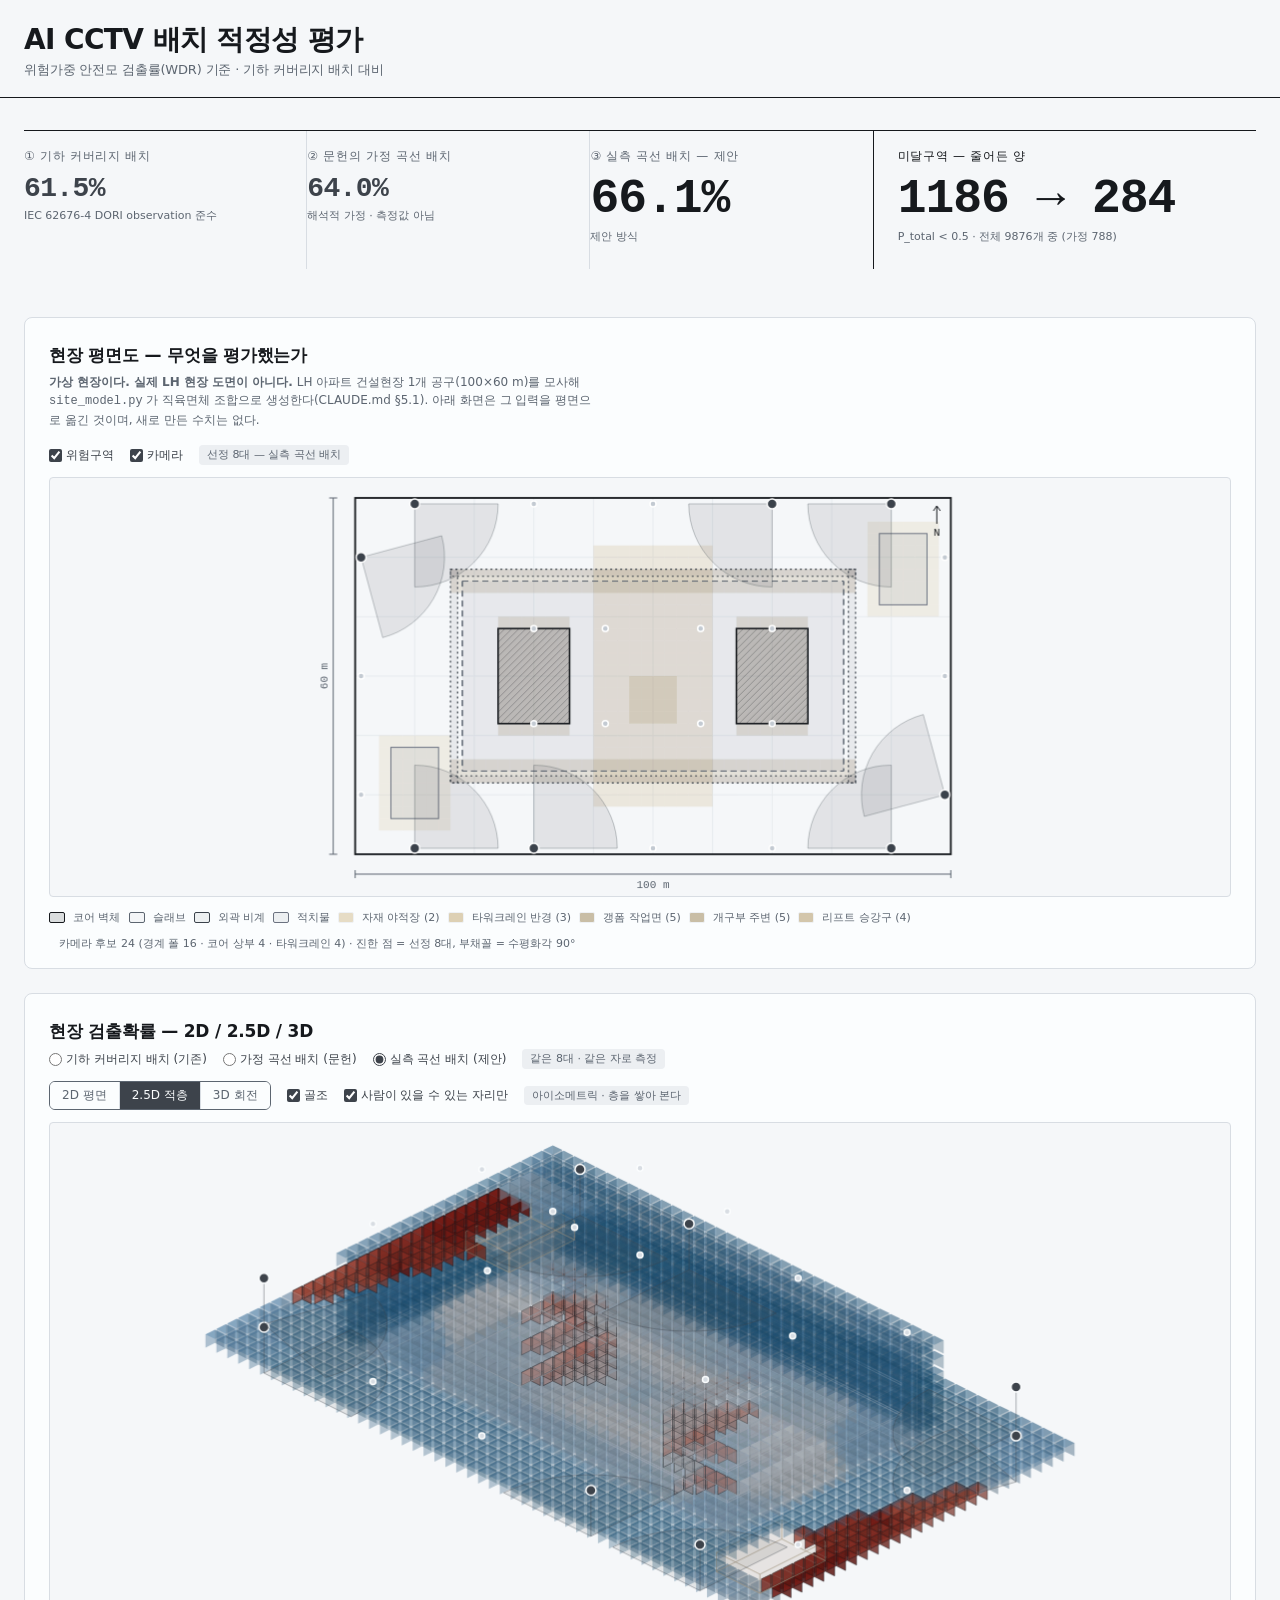
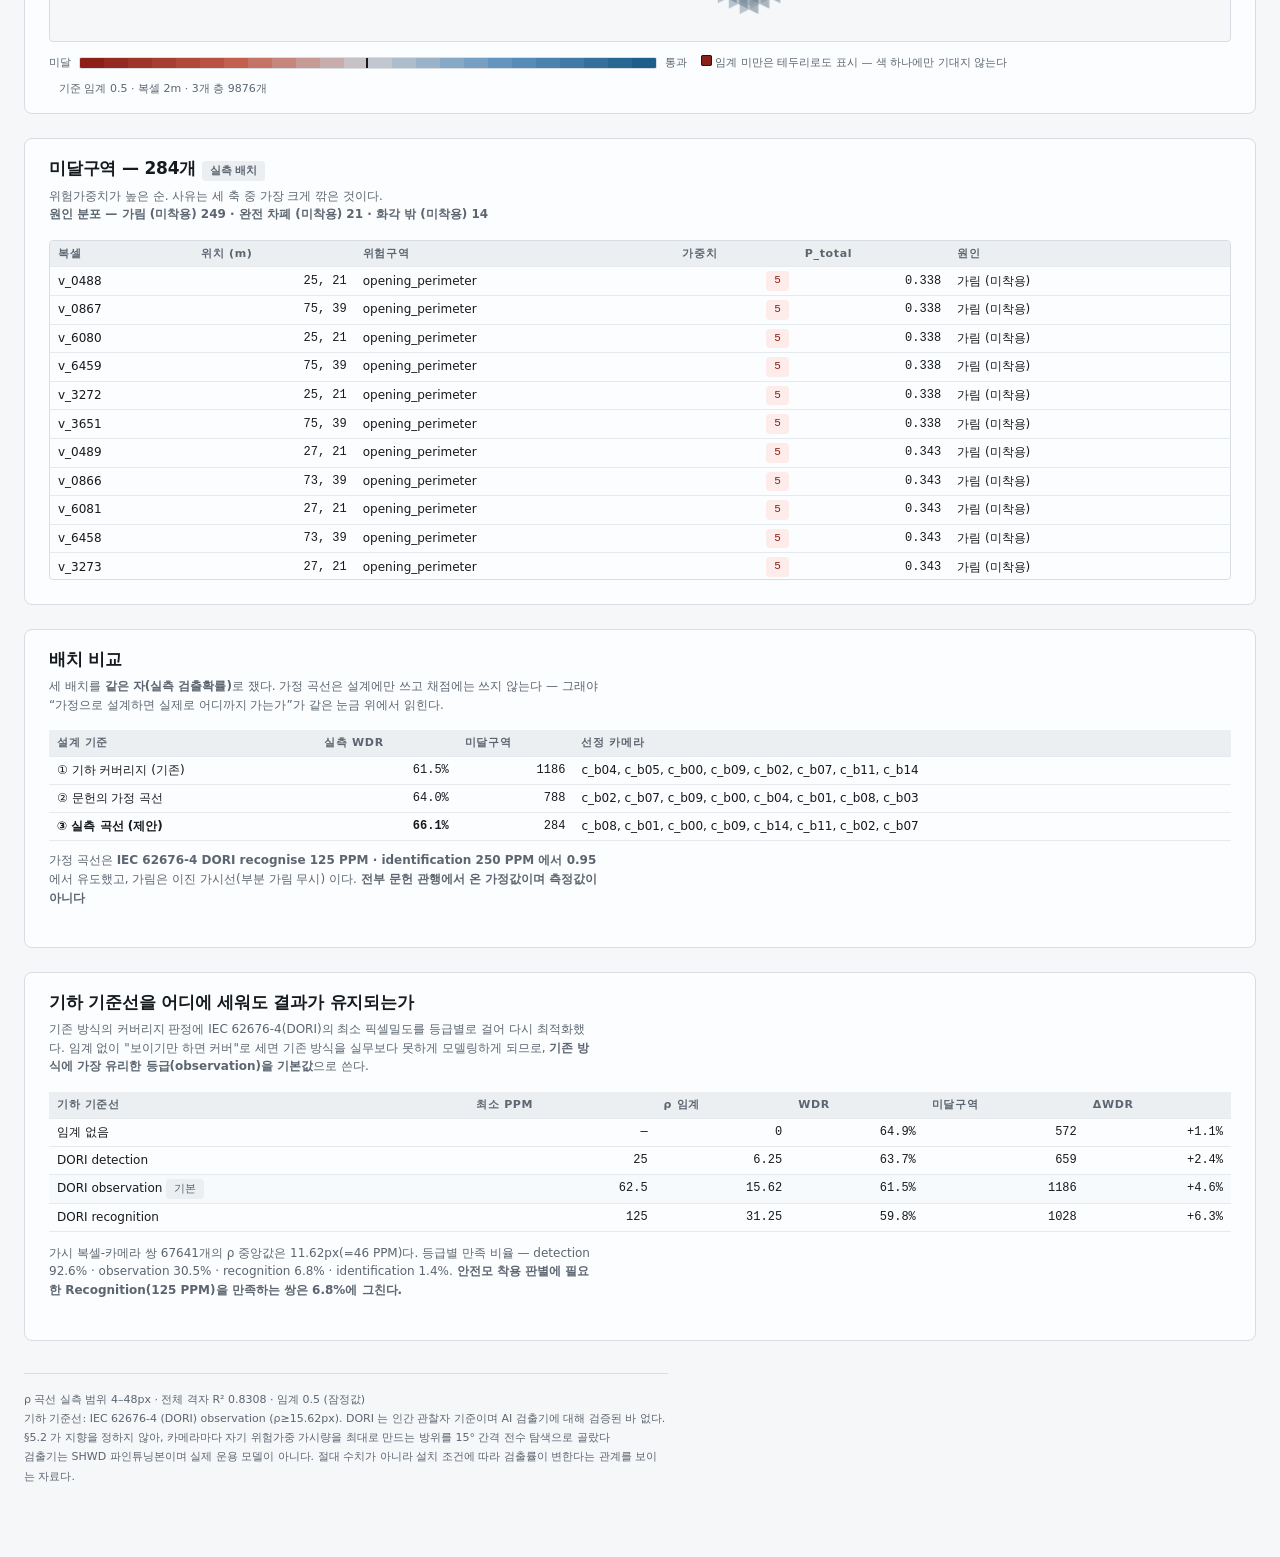
==== commit 259730fa: "fix(mockup): 슬롭테스트 3건 — 측정폭·컨트롤 상태·캔버스 접근이름 hallmark slop-test 를 돌려 걸린 것들이다.  - 게이트 25 측정(measure) 4" ====
--- a/mockup/index.html
+++ b/mockup/index.html
@@ -68,7 +68,7 @@
 h2{margin:0 0 var(--space-3xs);font-size:var(--text-md);font-weight:600;
    letter-spacing:var(--track-snug);overflow-wrap:anywhere;min-width:0}
 .hint{color:var(--color-muted);font-size:var(--text-xs);
-      margin:0 0 var(--space-sm);max-width:78ch;line-height:1.55}
+      margin:0 0 var(--space-sm);max-width:72ch;line-height:1.55}
 
 /* -- 컨트롤 ---------------------------------------------------------- */
 .toolbar{display:flex;gap:var(--space-sm);align-items:center;flex-wrap:wrap;
@@ -89,7 +89,10 @@
                  color var(--dur-short) var(--ease-out)}
 .mode:last-child{border-right:0}
 .mode:hover{background:var(--color-paper-3);color:var(--color-ink)}
+.mode:active{background:var(--color-paper-3);transform:translateY(1px)}
 .mode.on{background:var(--color-chrome);color:var(--color-paper-2)}
+.mode:disabled,label:has(input:disabled){opacity:.45;cursor:not-allowed}
+label:has(input:disabled):hover{color:var(--color-ink-2)}
 
 canvas{display:block;width:100%;background:var(--color-paper);
        border:var(--rule-hair) solid var(--color-rule);
@@ -247,7 +250,8 @@
       <span class="pill">선정 ${shown.camera_ids.length}대 —
         ${({geometric:'기하 커버리지 배치',assumed:'가정 곡선 배치',empirical:'실측 곡선 배치'})[view]||view}</span>
     </div>
-    <canvas id="plan" style="height:420px"></canvas>
+    <canvas id="plan" style="height:420px" role="img"
+      aria-label="가상 현장 평면도. 골조·위험구역·카메라 배치. 수치는 아래 표와 범례에 있다"></canvas>
     <div class="legend" id="planlegend"></div>
   </section>
 
@@ -276,7 +280,8 @@
       <label><input type="checkbox" id="onlyOcc" checked> 사람이 있을 수 있는 자리만</label>
       <span class="pill" id="modehint"></span>
     </div>
-    <canvas id="view3d" style="height:520px;touch-action:none"></canvas>
+    <canvas id="view3d" style="height:520px;touch-action:none" role="img"
+      aria-label="복셀별 검출확률 히트맵. 임계 미만 구역의 목록과 수치는 아래 미달구역 표에 있다"></canvas>
     <div class="legend">
       <span>미달</span>
       <span class="ramp">${rampHTML(d.threshold)}</span>
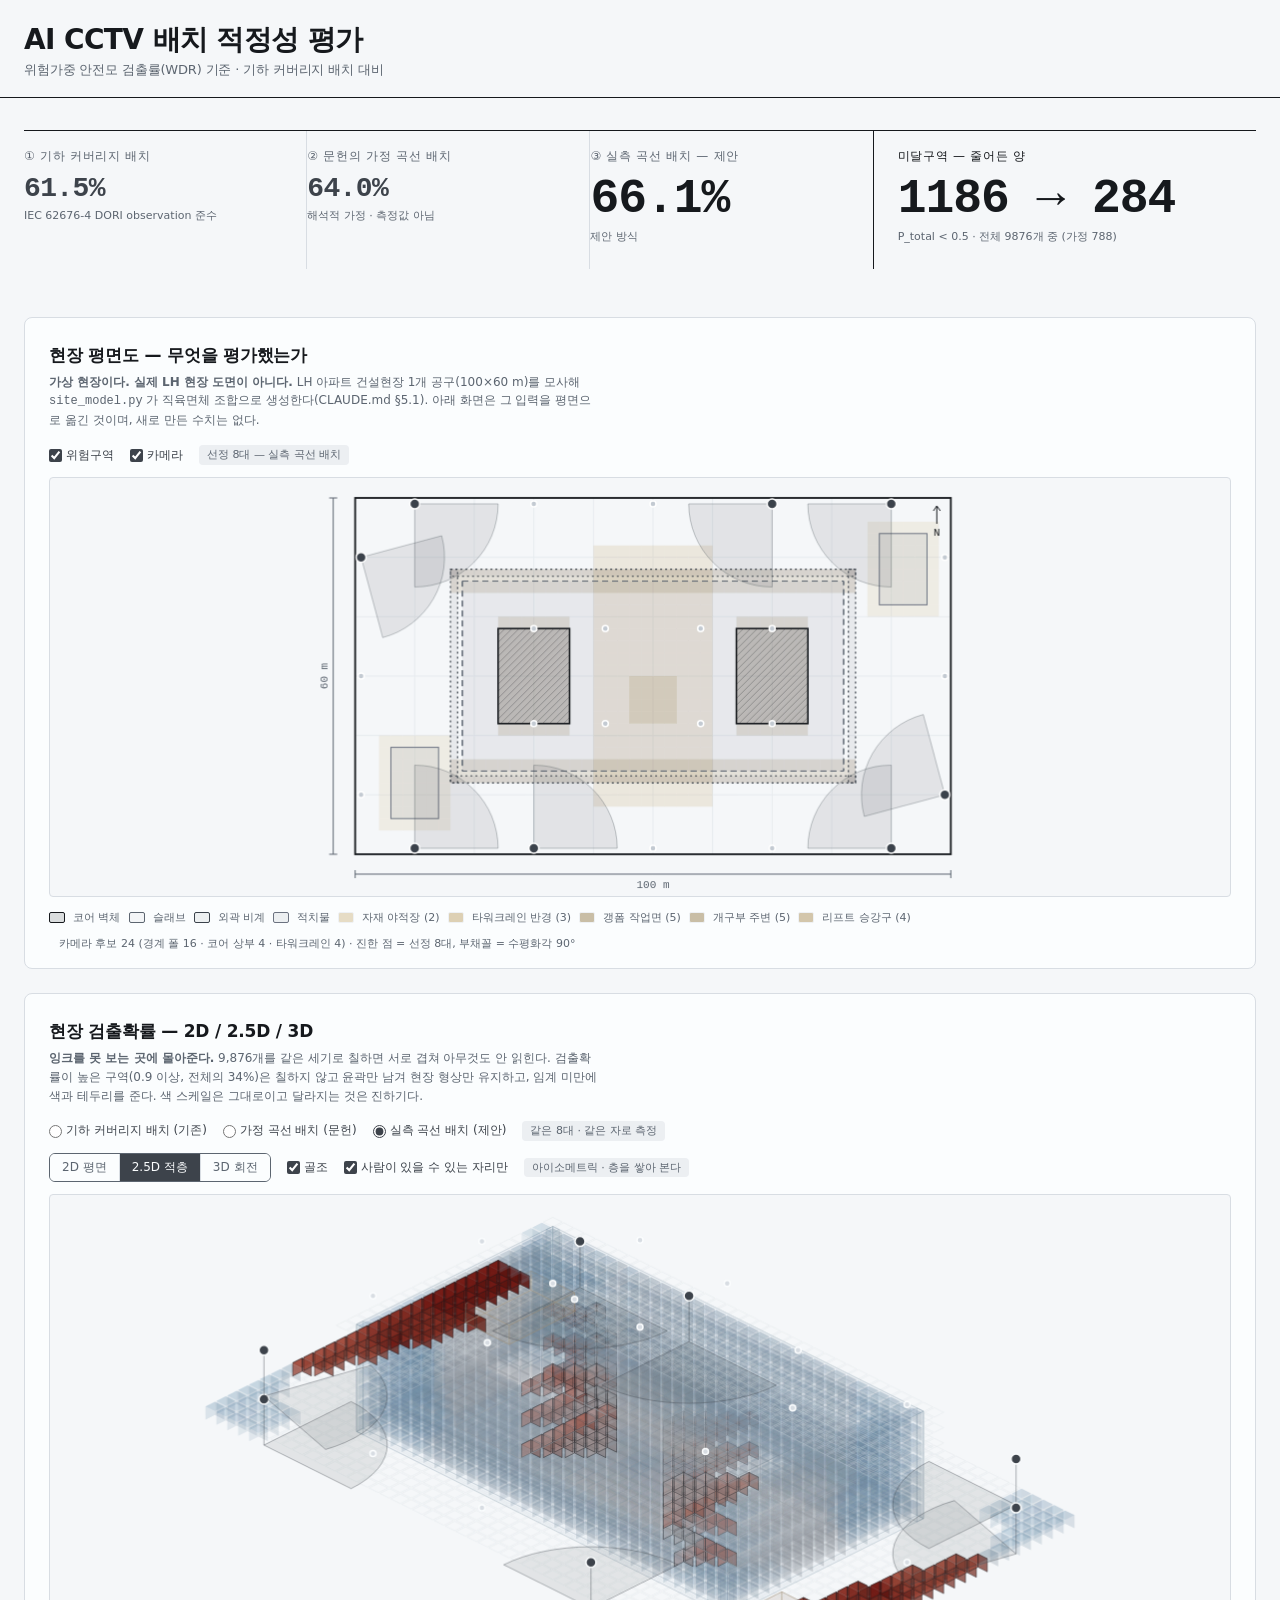
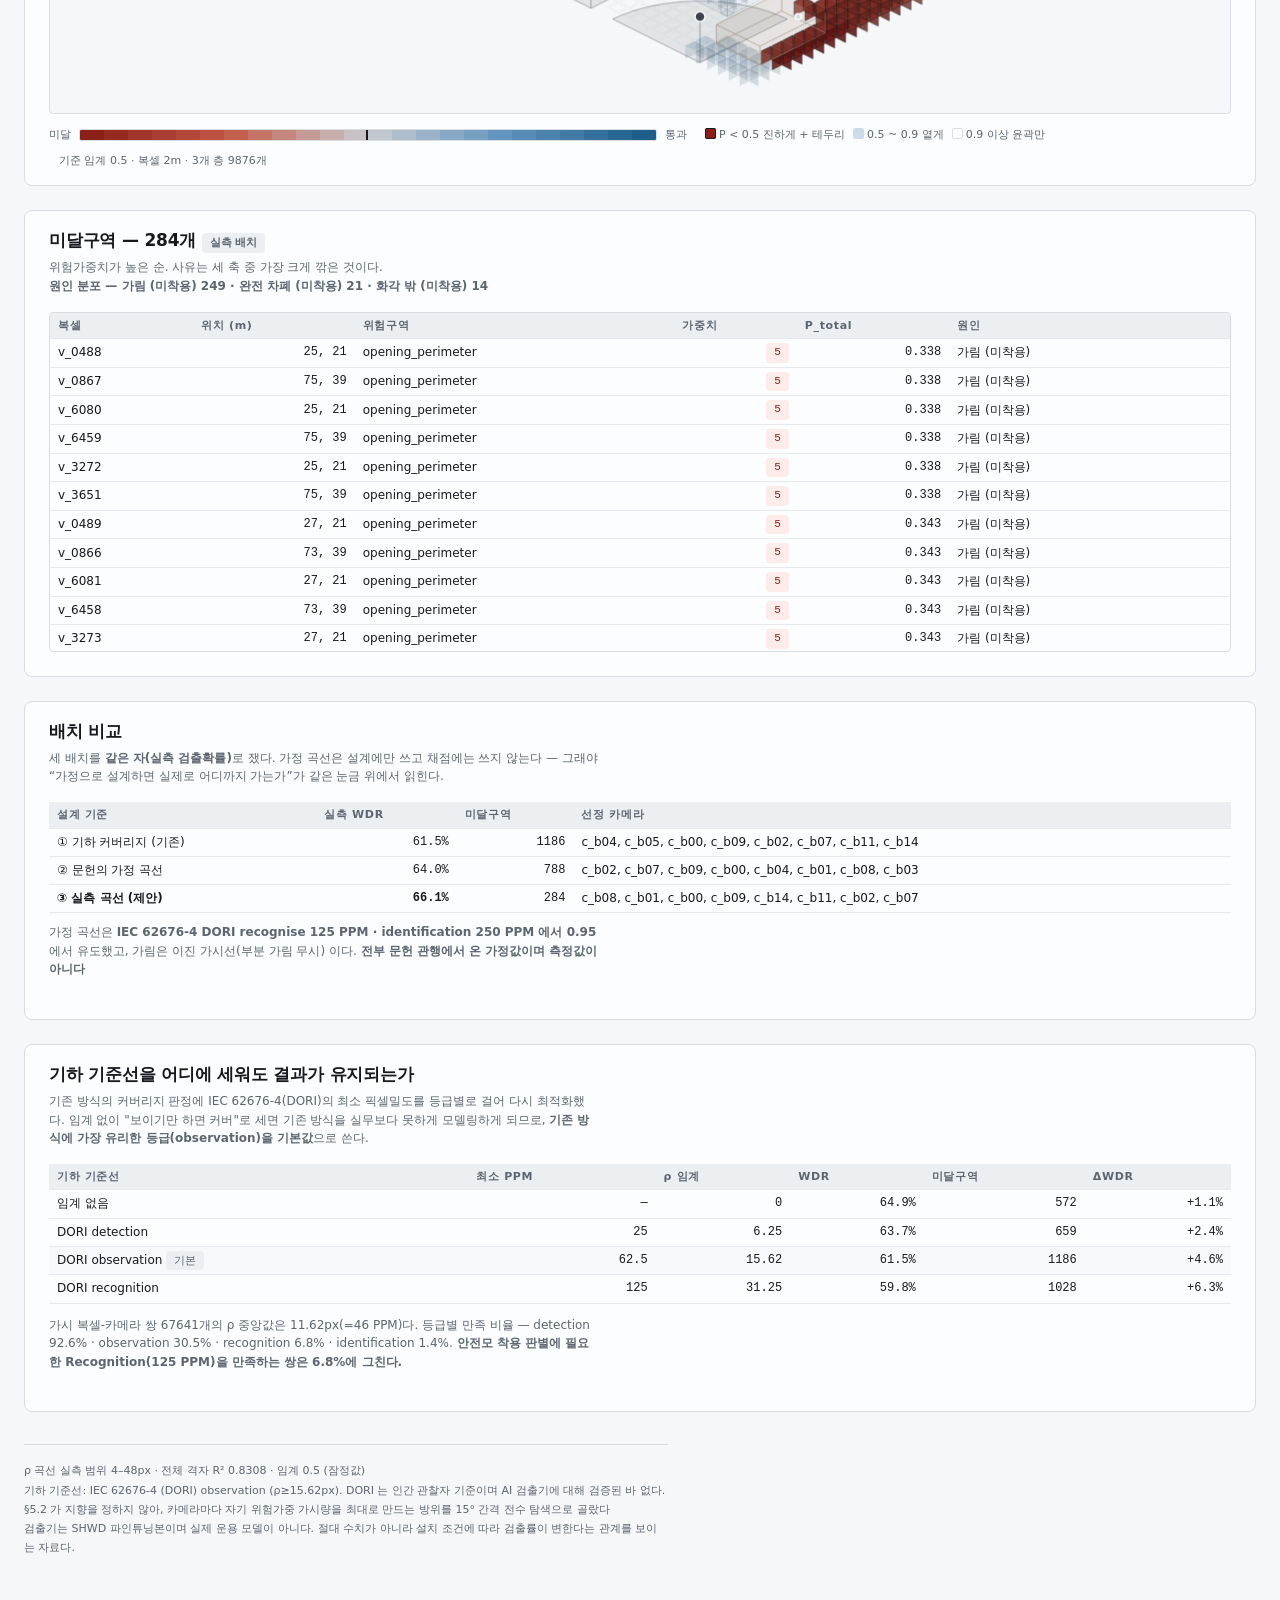
==== commit a62e6dde: "feat(viewer): 3구간 표현 — 0.9 이상 윤곽만, 임계 미만에 잉크를 몰아준다 3D 로 9,876개를 같은 세기로 칠하면 서로 겹쳐 아무것도 안 읽혔다. 실측 분포가 " ====
--- a/mockup/index.html
+++ b/mockup/index.html
@@ -108,9 +108,12 @@
 .ramp i{display:block;width:24px}
 .sw{width:16px;height:11px;border:var(--rule-hair) solid var(--color-rule);
     border-radius:2px}
-.legend .fail{display:inline-block;width:11px;height:11px;border-radius:2px;
-              background:var(--scale-0);outline:1.5px solid var(--color-ink);
+.legend .chip{display:inline-block;width:11px;height:11px;border-radius:2px;
+              vertical-align:-1px;margin-right:3px}
+.legend .fail{background:var(--scale-0);outline:1.5px solid var(--color-ink);
               outline-offset:-1.5px}
+.legend .mid{background:var(--scale-75);opacity:.30}
+.legend .clear{background:transparent;border:1px solid var(--color-rule)}
 
 /* -- 표 -------------------------------------------------------------- */
 table{width:100%;border-collapse:collapse;font-size:var(--text-xs)}
@@ -257,6 +260,12 @@
 
   <section class="map">
     <h2>현장 검출확률 — 2D / 2.5D / 3D</h2>
+    <p class="hint"><b>잉크를 못 보는 곳에 몰아준다.</b> 9,876개를 같은 세기로 칠하면
+      서로 겹쳐 아무것도 안 읽힌다. 검출확률이 높은 구역(${Theme.CLEAR_AT} 이상, 전체의
+      ${Math.round(vox.filter(v=>v.occupiable!==false&&v[key]>=Theme.CLEAR_AT).length
+        /vox.filter(v=>v.occupiable!==false).length*100)}%)은 칠하지 않고 윤곽만 남겨
+      현장 형상만 유지하고, 임계 미만에 색과 테두리를 준다. 색 스케일은 그대로이고
+      달라지는 것은 진하기다.</p>
     <div class="toolbar">
       <label><input type="radio" name="view" value="geometric"
         ${view==='geometric'?'checked':''} ${geo?'':'disabled'}> 기하 커버리지 배치 (기존)</label>
@@ -286,8 +295,10 @@
       <span>미달</span>
       <span class="ramp">${rampHTML(d.threshold)}</span>
       <span>통과</span>
-      <span style="margin-left:6px"><span class="fail"></span>
-        임계 미만은 테두리로도 표시 — 색 하나에만 기대지 않는다</span>
+      <span style="margin-left:10px"><span class="chip fail"></span>P &lt; ${d.threshold}
+        진하게 + 테두리</span>
+      <span><span class="chip mid"></span>${d.threshold} ~ ${Theme.CLEAR_AT} 옅게</span>
+      <span><span class="chip clear"></span>${Theme.CLEAR_AT} 이상 윤곽만</span>
       <span style="margin-left:10px">기준 임계 ${d.threshold} ·
         복셀 ${S.voxel_m}m · ${(d.levels||[0]).length}개 층 ${vox.length}개</span>
     </div>
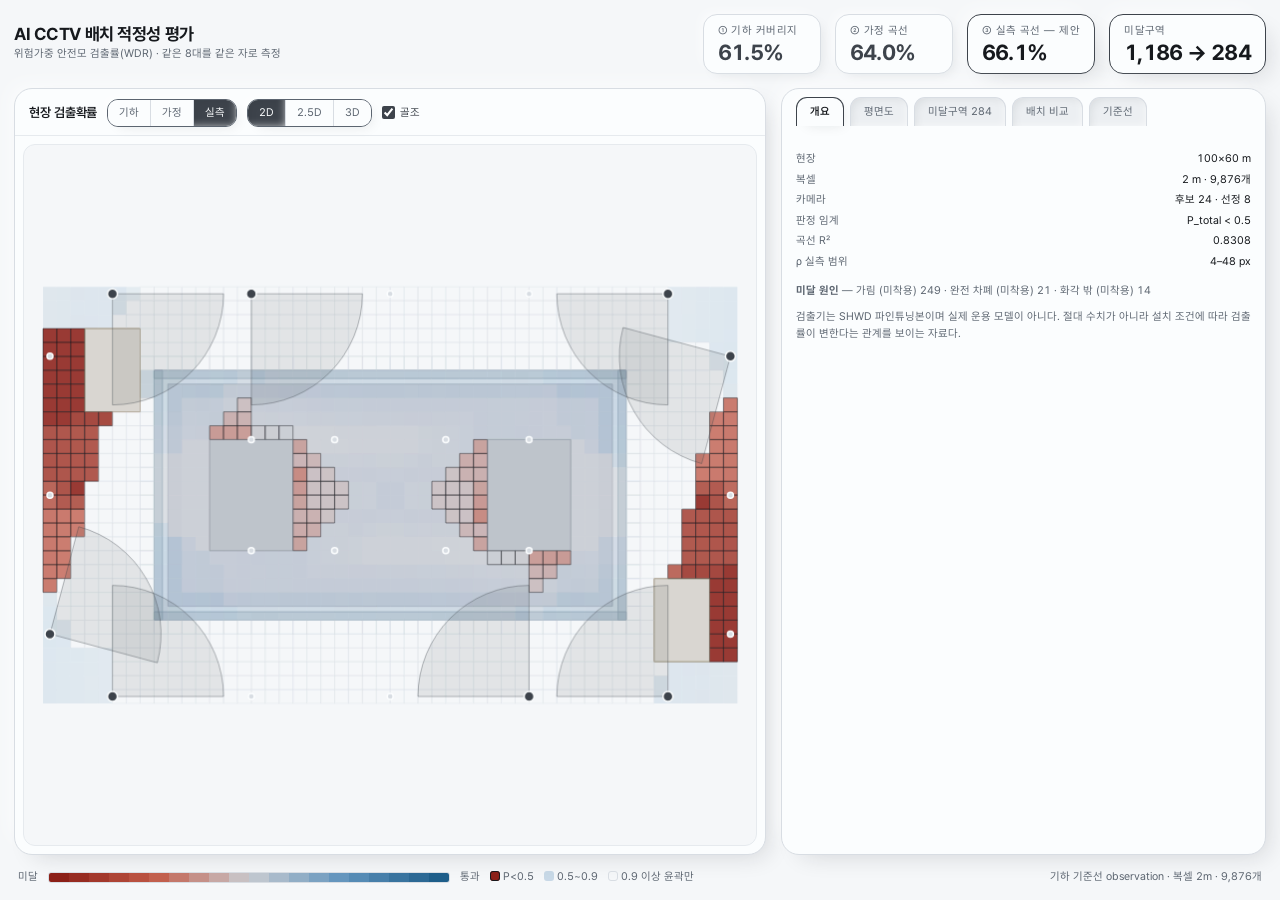
==== commit 3054bf02: "fix(ui): start.bat 이 늘 계산하게 하고 경로가 CR 로 깨지던 것을 고침 두 가지가 잘못돼 있었다.  첫째, 배치에 적힌 src\report.py 의 백슬래시+r " ====
--- a/mockup/index.html
+++ b/mockup/index.html
@@ -4,471 +4,388 @@
 <meta charset="utf-8">
 <meta name="viewport" content="width=device-width, initial-scale=1">
 <title>AI CCTV 배치 적정성 평가</title>
-<!-- 인라인 파비콘. 없으면 브라우저가 /favicon.ico 를 찾다 404 를 콘솔에 남긴다.
-     **SVG data URI 를 쓰면 안 된다** - file:// 로 열었을 때 크롬이 SVG 문서를
-     고유 출처로 보고 "Unsafe attempt to load URL ..." 오류를 남긴다. PNG 는 그렇지 않다. -->
 <link rel="icon" href="[data-uri]">
 <link rel="stylesheet" href="tokens.css">
+<link rel="stylesheet" href="fonts.css">
 <style>
-/* Hallmark · genre: modern-minimal · macrostructure: Map / Diagram
- * theme: Cobalt-adapted (instrument panel) · anchor hue: 248 · designed-as-app
- * tone: utilitarian · 장식 최소 · 수치 가독성 우선 (CLAUDE.md §7 Phase 4)
- * pre-emit critique: P5 H5 E4 S5 R5 V4
- * 토큰은 tokens.css 가 정본이다. 이 파일에서 색·폰트를 새로 만들지 않는다.
+/* 한 화면 · 무스크롤 · 탭 전환 · 소프트 엘리베이션 (2026-08-21 채택)
+ *
+ * 종전 화면은 세로로 길어 스크롤해야 다 보였다. 심사 PT 에서 스크롤은 손해다.
+ * 100dvh 안에 다 넣고 세부는 탭으로 가른다.
+ *
+ * 세 가지가 종전과 다르다.
+ *   ① 레이아웃 — 100dvh 안에 다 넣고 페이지는 스크롤하지 않는다. 세부는 탭으로.
+ *   ② 그림자 — A-3 강도. 아래 「대비」 주석 참조.
+ *   ③ 폰트 — Pretendard 서브셋 임베드 (fonts.css). 외부 요청은 여전히 0 이다.
+ *
+ * ── 대비에 대하여 ────────────────────────────────────────────────────────
+ * A-3 은 그림자를 세게 준다. 그래도 **경계선을 지우지 않는다.** 뉴모피즘 정석은
+ * 요소와 배경을 같은 색으로 두고 그림자로만 구분하는데, 그러면 UI 경계 대비가
+ * 정의상 1.0:1 이 되어 기준(3:1)을 못 지킨다. 이 화면은 적록색약 문제를 잡느라
+ * 색 스케일을 갈아엎은 직후라 그 방향으로 되돌릴 수 없다.
+ * 그림자는 잉크 색의 알파일 뿐 새 색상을 만들지 않는다 — "색은 데이터에만".
  */
+
 *{box-sizing:border-box}
-html,body{overflow-x:clip}
-body{margin:0;background:var(--color-paper);color:var(--color-ink);
-     font:var(--text-base)/var(--lh-body) var(--font-body);
-     -webkit-font-smoothing:antialiased}
-
-/* 수치는 전부 mono 로 간다 - 폰트 페어링의 두 번째 면이자
-   "수치 가독성 우선" 요구에 대한 직접적인 답이다. */
-.card .v,td.num,.figure{font-family:var(--font-outlier);
-     font-variant-numeric:tabular-nums}
-
-/* -- 머리말: 도면의 표제란처럼 -------------------------------------- */
-header{border-bottom:var(--rule-hair) solid var(--color-ink);
-       padding:var(--space-md) var(--space-md) var(--space-sm)}
-h1{margin:0;font-size:var(--text-xl);font-weight:650;
-   letter-spacing:var(--track-tight);line-height:var(--lh-tight);
-   overflow-wrap:anywhere;min-width:0}
-header .sub{color:var(--color-muted);font-size:var(--text-sm);
-            letter-spacing:var(--track-snug);margin-top:var(--space-3xs)}
-
-.wrap{max-width:1320px;margin:0 auto;
-      padding:var(--space-lg) var(--space-md) var(--space-2xl)}
-
-/* -- 요약 수치: 카드 액자를 벗기고 종이 위에 직접 앉힌다 --------------
-   넷을 똑같은 카드로 세우면 무엇이 결론인지 안 정해진다.
-   1,2 는 비교 대상이라 물러서고 3 과 미달구역이 앞으로 나온다. */
-.cards{display:grid;gap:0;margin:0 0 var(--space-xl);
-       grid-template-columns:repeat(3,minmax(0,1fr)) minmax(0,1.35fr);
-       border-top:var(--rule-hair) solid var(--color-ink)}
-.card{padding:var(--space-sm) var(--space-md) var(--space-md) 0;
-      border-right:var(--rule-hair) solid var(--color-rule);min-width:0}
-.card:last-child{border-right:0;padding-left:var(--space-md);padding-right:0}
-.card .k{color:var(--color-muted);font-size:var(--text-xs);
-         letter-spacing:var(--track-wide);margin-bottom:var(--space-2xs)}
-.card .v{font-size:var(--text-xl);font-weight:600;
-         letter-spacing:var(--track-tight);line-height:1.05;
-         color:var(--color-ink-2);overflow-wrap:anywhere}
-.card .n{color:var(--color-muted);font-size:var(--text-2xs);
-         margin-top:var(--space-3xs);line-height:1.45}
-.card.hi .v,.card.lead .v{font-size:var(--text-display);color:var(--color-ink)}
-.card.hi{border-right-color:var(--color-ink)}
-.card.lead .k{color:var(--color-ink)}
-
-/* -- 구역: 섹션마다 리듬이 다르다 ------------------------------------ */
-section{background:var(--color-paper-2);
-        border:var(--rule-hair) solid var(--color-rule);
-        border-radius:var(--radius-panel);margin-bottom:var(--space-md)}
-section.map{padding:var(--space-md) var(--space-md) var(--space-sm)}
-section.list{padding:var(--space-sm) var(--space-md) var(--space-md)}
-h2{margin:0 0 var(--space-3xs);font-size:var(--text-md);font-weight:600;
-   letter-spacing:var(--track-snug);overflow-wrap:anywhere;min-width:0}
-.hint{color:var(--color-muted);font-size:var(--text-xs);
-      margin:0 0 var(--space-sm);max-width:72ch;line-height:1.55}
-
-/* -- 컨트롤 ---------------------------------------------------------- */
-.toolbar{display:flex;gap:var(--space-sm);align-items:center;flex-wrap:wrap;
-         margin-bottom:var(--space-xs)}
-label{font-size:var(--text-xs);color:var(--color-ink-2);display:flex;
-      gap:var(--space-3xs);align-items:center;cursor:pointer}
-label:hover{color:var(--color-ink)}
+html,body{height:100%;overflow:hidden}          /* 페이지는 스크롤하지 않는다 */
+body{
+  margin:0;background:var(--color-paper);color:var(--color-ink);
+  font:var(--text-base)/1.5 "Pretendard",var(--font-body);
+  font-variant-numeric:tabular-nums;
+  -webkit-font-smoothing:antialiased;
+}
+
+:root{
+  /* A-3 — 종전(A안)보다 오프셋·블러·알파를 키웠다 */
+  --sd:  oklch(21.2% 0.009 256 / 0.16);
+  --sd2: oklch(21.2% 0.009 256 / 0.10);
+  --sl:  oklch(100% 0 0 / 0.95);
+  --raise:    10px 10px 24px -10px var(--sd), -9px -9px 20px -10px var(--sl);
+  --raise-sm:  5px  5px 13px -6px var(--sd2), -5px -5px 12px -6px var(--sl);
+  --inset:    inset 5px 5px 11px -6px var(--sd2), inset -4px -4px 10px -6px var(--sl);
+  --pad: clamp(10px, 1.1vw, 18px);
+}
+
+/* ── 골격 ─────────────────────────────────────────────────────────── */
+.app{
+  height:100dvh;display:grid;
+  grid-template-rows:auto minmax(0,1fr) auto;
+  gap:var(--pad);padding:var(--pad);
+}
+
+/* ── 머리 — 제목 + KPI 한 줄 ─────────────────────────────────────── */
+.top{display:grid;grid-template-columns:minmax(200px,1fr) auto;
+     gap:var(--pad);align-items:center}
+.brand h1{margin:0;font-size:clamp(15px,1.35vw,20px);font-weight:700;
+          letter-spacing:-.025em;line-height:1.15}
+.brand p{margin:2px 0 0;font-size:var(--text-2xs);color:var(--color-muted)}
+
+.kpis{display:flex;gap:var(--pad);flex-wrap:wrap}
+.kpi{
+  background:var(--color-paper-2);border:var(--rule-hair) solid var(--color-rule);
+  border-radius:14px;padding:8px 14px;min-width:118px;
+  box-shadow:var(--raise-sm);
+}
+.kpi.hi{border-color:var(--color-ink-2);box-shadow:var(--raise)}
+.kpi .k{font-size:var(--text-2xs);color:var(--color-muted);letter-spacing:.04em}
+.kpi .v{font-size:clamp(17px,1.7vw,26px);font-weight:700;letter-spacing:-.03em;
+        line-height:1.1;margin-top:1px}
+.kpi.hi .v{color:var(--color-ink)}
+.kpi:not(.hi) .v{color:var(--color-ink-2)}
+
+/* ── 본문 — 지도 + 탭 패널 ───────────────────────────────────────── */
+.main{display:grid;grid-template-columns:minmax(0,1.55fr) minmax(340px,1fr);
+      gap:var(--pad);min-height:0}
+.panel{
+  background:var(--color-paper-2);border:var(--rule-hair) solid var(--color-rule);
+  border-radius:18px;box-shadow:var(--raise);
+  display:flex;flex-direction:column;min-height:0;overflow:hidden;
+}
+.panel > .head{
+  display:flex;align-items:center;gap:10px;flex-wrap:wrap;
+  padding:10px var(--pad) 8px;border-bottom:var(--rule-hair) solid var(--color-rule-2)}
+.panel > .head h2{margin:0;font-size:var(--text-sm);font-weight:600;letter-spacing:-.01em}
+.panel > .body{flex:1;min-height:0;padding:var(--pad);overflow:auto}
+.panel > .body.flush{padding:8px}
+
+canvas{display:block;width:100%;height:100%;
+       background:var(--color-paper);border-radius:12px;
+       border:var(--rule-hair) solid var(--color-rule-2)}
+.canvaswrap{flex:1;min-height:0;padding:8px}
+
+/* ── 컨트롤 ───────────────────────────────────────────────────────── */
+.seg{display:inline-flex;border:var(--rule-hair) solid var(--color-muted);
+     border-radius:11px;overflow:hidden;box-shadow:var(--raise-sm)}
+.seg button{border:0;background:var(--color-paper-2);cursor:pointer;
+  font:inherit;font-size:var(--text-2xs);color:var(--color-muted);
+  padding:5px 11px;border-right:var(--rule-hair) solid var(--color-rule);
+  transition:background var(--dur-short) var(--ease-out),color var(--dur-short) var(--ease-out)}
+.seg button:last-child{border-right:0}
+.seg button:hover{background:var(--color-paper-3);color:var(--color-ink)}
+.seg button[aria-pressed="true"]{background:var(--color-chrome);color:var(--color-paper-2);
+  box-shadow:var(--inset)}
+label{font-size:var(--text-2xs);color:var(--color-ink-2);display:inline-flex;
+      gap:5px;align-items:center;cursor:pointer}
 input[type=radio],input[type=checkbox]{accent-color:var(--color-chrome);margin:0}
 :focus-visible{outline:2px solid var(--color-focus);outline-offset:2px}
 
-.modes{display:inline-flex;border:var(--rule-hair) solid var(--color-muted);
-       border-radius:var(--radius-control);overflow:hidden}
-.mode{border:0;background:var(--color-paper-2);
-      padding:var(--space-3xs) var(--space-xs);
-      font:inherit;font-size:var(--text-xs);color:var(--color-muted);cursor:pointer;
-      border-right:var(--rule-hair) solid var(--color-rule);
-      transition:background var(--dur-short) var(--ease-out),
-                 color var(--dur-short) var(--ease-out)}
-.mode:last-child{border-right:0}
-.mode:hover{background:var(--color-paper-3);color:var(--color-ink)}
-.mode:active{background:var(--color-paper-3);transform:translateY(1px)}
-.mode.on{background:var(--color-chrome);color:var(--color-paper-2)}
-.mode:disabled,label:has(input:disabled){opacity:.45;cursor:not-allowed}
-label:has(input:disabled):hover{color:var(--color-ink-2)}
-
-canvas{display:block;width:100%;background:var(--color-paper);
-       border:var(--rule-hair) solid var(--color-rule);
-       border-radius:var(--radius-chip)}
-
-/* -- 범례: 임계선을 눈에 보이게 -------------------------------------- */
-.legend{display:flex;gap:var(--space-2xs);align-items:center;
-        font-size:var(--text-2xs);color:var(--color-muted);
-        margin-top:var(--space-xs);flex-wrap:wrap}
-.ramp{display:inline-flex;align-items:stretch;height:12px;
-      border:var(--rule-hair) solid var(--color-rule);
-      border-radius:2px;overflow:hidden}
-.ramp i{display:block;width:24px}
-.sw{width:16px;height:11px;border:var(--rule-hair) solid var(--color-rule);
-    border-radius:2px}
-.legend .chip{display:inline-block;width:11px;height:11px;border-radius:2px;
-              vertical-align:-1px;margin-right:3px}
-.legend .fail{background:var(--scale-0);outline:1.5px solid var(--color-ink);
-              outline-offset:-1.5px}
-.legend .mid{background:var(--scale-75);opacity:.30}
-.legend .clear{background:transparent;border:1px solid var(--color-rule)}
-
-/* -- 표 -------------------------------------------------------------- */
-table{width:100%;border-collapse:collapse;font-size:var(--text-xs)}
-th,td{text-align:left;padding:var(--space-3xs) var(--space-2xs);
-      border-bottom:var(--rule-hair) solid var(--color-rule-2)}
-th{color:var(--color-muted);font-weight:600;background:var(--color-paper-3);
-   position:sticky;top:0;letter-spacing:var(--track-wide);
-   font-size:var(--text-2xs)}
+/* ── 탭 — 세부는 여기서 갈아 끼운다 ──────────────────────────────── */
+.tabs{display:flex;gap:6px;padding:8px var(--pad) 0;flex-wrap:wrap}
+.tab{
+  border:var(--rule-hair) solid var(--color-rule);background:var(--color-paper-3);
+  border-radius:11px 11px 0 0;border-bottom:0;padding:6px 13px;cursor:pointer;
+  font:inherit;font-size:var(--text-2xs);color:var(--color-muted);
+  box-shadow:var(--inset);
+}
+.tab[aria-selected="true"]{
+  background:var(--color-paper-2);color:var(--color-ink);font-weight:600;
+  box-shadow:var(--raise-sm);border-color:var(--color-ink-2);
+}
+.tabpanel{display:none}
+.tabpanel.on{display:block}
+
+/* ── 표 ───────────────────────────────────────────────────────────── */
+table{width:100%;border-collapse:collapse;font-size:var(--text-2xs)}
+th,td{text-align:left;padding:5px 7px;border-bottom:var(--rule-hair) solid var(--color-rule-2)}
+th{position:sticky;top:0;background:var(--color-paper-3);color:var(--color-muted);
+   font-weight:600;letter-spacing:.04em}
 td.num{text-align:right}
 tbody tr:hover{background:var(--color-paper-3)}
-.scroll{max-height:340px;overflow:auto;
-        border:var(--rule-hair) solid var(--color-rule);
-        border-radius:var(--radius-chip)}
-
-.pill{display:inline-block;padding:1px var(--space-2xs);
-      border-radius:var(--radius-chip);font-size:var(--text-2xs);
-      background:var(--color-paper-3);color:var(--color-muted)}
-.pill.w5{background:var(--color-w5-bg);color:var(--color-w5)}
-.pill.w4{background:var(--color-w4-bg);color:var(--color-w4)}
-.err{color:var(--color-w5);padding:var(--space-sm);
-     border:var(--rule-hair) solid var(--color-w5);
-     border-radius:var(--radius-panel);background:var(--color-w5-bg)}
-footer{color:var(--color-muted);font-size:var(--text-2xs);
-       margin-top:var(--space-lg);line-height:1.75;max-width:92ch;
-       border-top:var(--rule-hair) solid var(--color-rule);
-       padding-top:var(--space-sm)}
-
-@media (max-width:900px){
-  .cards{grid-template-columns:repeat(2,minmax(0,1fr))}
-  .card{border-bottom:var(--rule-hair) solid var(--color-rule)}
-  .card:nth-child(2n){border-right:0}
-  .card:last-child{padding-left:0}
-  .card.hi .v,.card.lead .v{font-size:var(--text-2xl)}
-}
-@media (max-width:560px){
-  .cards{grid-template-columns:minmax(0,1fr)}
-  .card{border-right:0}
-  .wrap{padding-left:var(--space-sm);padding-right:var(--space-sm)}
-  header{padding-left:var(--space-sm);padding-right:var(--space-sm)}
+.pill{display:inline-block;padding:0 7px;border-radius:8px;font-size:var(--text-2xs);
+      background:var(--color-paper-3);color:var(--color-muted);box-shadow:var(--raise-sm)}
+.pill.w5{background:var(--color-w5-bg);color:var(--color-w5);box-shadow:none}
+.pill.w4{background:var(--color-w4-bg);color:var(--color-w4);box-shadow:none}
+.kv{display:grid;grid-template-columns:auto 1fr;gap:4px 12px;font-size:var(--text-2xs)}
+.kv dt{color:var(--color-muted)}
+.kv dd{margin:0;text-align:right}
+
+/* ── 발 — 범례 ────────────────────────────────────────────────────── */
+.foot{display:flex;gap:10px;align-items:center;flex-wrap:wrap;
+      font-size:var(--text-2xs);color:var(--color-muted);padding:0 4px}
+.ramp{display:inline-flex;height:11px;border:var(--rule-hair) solid var(--color-rule);
+      border-radius:3px;overflow:hidden}
+.ramp i{display:block;width:20px}
+.chip{display:inline-block;width:10px;height:10px;border-radius:3px;
+      vertical-align:-1px;margin-right:3px}
+.chip.fail{background:var(--scale-0);outline:1.5px solid var(--color-ink);outline-offset:-1.5px}
+.chip.mid{background:var(--scale-75);opacity:.30}
+.chip.clear{background:transparent;border:1px solid var(--color-rule)}
+.err{margin:auto;max-width:520px;color:var(--color-w5);background:var(--color-w5-bg);
+     border:var(--rule-hair) solid var(--color-w5);border-radius:14px;padding:16px}
+
+@media (max-width:1000px){
+  .main{grid-template-columns:minmax(0,1fr);grid-template-rows:minmax(0,1.2fr) minmax(0,1fr)}
 }
 @media (prefers-reduced-motion:reduce){*{transition-duration:1ms !important}}
 </style>
 </head>
 <body>
-<header>
-  <h1>AI CCTV 배치 적정성 평가</h1>
-  <div class="sub">위험가중 안전모 검출률(WDR) 기준 · 기하 커버리지 배치 대비</div>
-</header>
-
-<div class="wrap" id="root">
-  <p class="hint">데이터를 읽는 중…</p>
-</div>
-
-<!-- data.js 는 data.json 과 같은 내용을 window.SITE_DATA 에 담은 사본이다.
-     file:// 로 직접 열면 브라우저가 fetch 를 막으므로 그때 쓰는 폴백이다.
-     데이터는 여전히 report.py 가 만든다 - HTML 에 하드코딩하지 않는다. -->
+<div class="app" id="app"><p class="err">데이터를 읽는 중…</p></div>
+
 <script src="data.js"></script>
 <script src="theme.js"></script>
 <script src="viewer.js"></script>
 <script src="plan.js"></script>
 <script>
-const fmtPct = v => (v * 100).toFixed(1) + '%';
-let DATA = null, VIEW = 'empirical';
-
-/* 색은 theme.js 한 곳에서만 나온다 - 종전에는 이 함수가 viewer.js 에도
-   복제돼 있어 한쪽만 고치면 조용히 어긋났다. */
-const heat = p => Theme.css(Theme.heat(p));
-
-/* 범례 램프. 임계(threshold)에 세로선을 실제 비율 위치에 그어
-   "어디부터 미달인가" 를 색이 아니라 위치로도 말한다. */
-function rampHTML(thr){
-  const N = 24, out = [];
-  for (let i = 0; i < N; i++) {
-    const p = i / (N - 1);
-    const mark = (thr != null && p < thr && (i + 1) / (N - 1) >= thr)
-      ? ';box-shadow:inset -2px 0 0 0 var(--color-ink)' : '';
-    out.push(`<i style="background:${heat(p)}${mark}"></i>`);
-  }
+const pct = v => (v*100).toFixed(1) + '%';
+let D = null, VIEW = 'empirical', MODE = '2d', VIEWER = null;
+
+function rampHTML(){
+  const N = 20, out = [];
+  for (let i=0;i<N;i++) out.push(`<i style="background:${Theme.css(Theme.heat(i/(N-1)))}"></i>`);
   return out.join('');
 }
 
-
-function render(d){
-  const root = document.getElementById('root');
-  const P = d.placements, geo = P.geometric, asm = P.assumed, emp = P.empirical;
-  const S = d.site, vox = d.voxels;
-  // 히트맵이 보여줄 배치. 세 배치를 같은 자로 재고 토글로 바꿔 보는 것이
-  // 이 자료의 요점이라, 실측 배치만 그리지 않는다.
+function render(){
+  const d = D, P = d.placements;
   const view = P[VIEW] ? VIEW : Object.keys(P)[0];
-  const shown = P[view];
-  const key = 'P_total_' + view;
-  const dW = emp && geo ? emp.WDR - geo.WDR : null;
-  const base = d.geometric_baseline || null;
-
-  const scale = 1000 / S.width_m;        // 1000px 폭에 맞춘다
-  const H = S.depth_m * scale, W = S.width_m * scale, vs = S.voxel_m * scale;
-  const chosen = new Set(shown.camera_ids);
-
-  // 히트맵은 viewer.js 가 캔버스에 그린다. SVG 노드로 두면 복셀 2천 개를
-  // 회전시킬 때 버벅인다.
-  const fails = ((shown && shown.fail_zones) || d.fail_zones || [])
+  const shown = P[view], key = 'P_total_' + view;
+  const geo = P.geometric, asm = P.assumed, emp = P.empirical;
+  const fails = (shown.fail_zones || d.fail_zones || [])
     .slice().sort((a,b)=> b.w-a.w || a.P_total-b.P_total);
-
-  // 미달 원인 분포 — "그래서 뭘 고치라는 건가"에 대한 답이 화면에 있어야 한다
-  const rc = {};
-  fails.forEach(f => { rc[f.reason] = (rc[f.reason]||0) + 1; });
-  const rcTxt = Object.entries(rc).sort((a,b)=>b[1]-a[1])
-    .map(([k,v])=>`${k} ${v}`).join(' · ') || '—';
-
-  root.innerHTML = `
-  <div class="cards">
-    <div class="card"><div class="k">① 기하 커버리지 배치</div>
-      <div class="v">${geo ? fmtPct(geo.WDR) : '—'}</div>
-      <div class="n">${base ? 'IEC 62676-4 DORI '+base.level+' 준수' : '기존 방식'}</div></div>
-    <div class="card"><div class="k">② 문헌의 가정 곡선 배치</div>
-      <div class="v">${asm ? fmtPct(asm.WDR) : '—'}</div>
-      <div class="n">${asm && asm.curve_source ? asm.curve_source : '해석적 가정'} · 측정값 아님</div></div>
-    <div class="card hi"><div class="k">③ 실측 곡선 배치 — 제안</div>
-      <div class="v">${emp ? fmtPct(emp.WDR) : '—'}</div>
-      <div class="n">제안 방식</div></div>
-    <div class="card lead"><div class="k">미달구역 — 줄어든 양</div>
-      <div class="v">${geo&&emp ? geo.fail_voxel_count+' → '+emp.fail_voxel_count
-                                 : (shown ? shown.fail_voxel_count : '—')}</div>
-      <div class="n">P_total &lt; ${d.threshold} · 전체 ${vox.length}개 중
-        ${asm ? '(가정 '+asm.fail_voxel_count+')' : ''}</div></div>
+  const rc = {}; fails.forEach(f=>rc[f.reason]=(rc[f.reason]||0)+1);
+  const base = d.geometric_baseline, ps = d.dori_pair_stats;
+
+  document.getElementById('app').innerHTML = `
+  <div class="top">
+    <div class="brand">
+      <h1>AI CCTV 배치 적정성 평가</h1>
+      <p>위험가중 안전모 검출률(WDR) · 같은 ${d.camera_budget}대를 같은 자로 측정</p>
+    </div>
+    <div class="kpis">
+      <div class="kpi"><div class="k">① 기하 커버리지</div><div class="v">${geo?pct(geo.WDR):'—'}</div></div>
+      <div class="kpi"><div class="k">② 가정 곡선</div><div class="v">${asm?pct(asm.WDR):'—'}</div></div>
+      <div class="kpi hi"><div class="k">③ 실측 곡선 — 제안</div><div class="v">${emp?pct(emp.WDR):'—'}</div></div>
+      <div class="kpi hi"><div class="k">미달구역</div>
+        <div class="v">${geo&&emp?geo.fail_voxel_count.toLocaleString()+' → '+emp.fail_voxel_count.toLocaleString():'—'}</div></div>
+    </div>
   </div>
 
-  <section class="map">
-    <h2>현장 평면도 — 무엇을 평가했는가</h2>
-    <p class="hint"><b>가상 현장이다. 실제 LH 현장 도면이 아니다.</b>
-      LH 아파트 건설현장 1개 공구(${S.width_m}×${S.depth_m} m)를 모사해
-      <code>site_model.py</code> 가 직육면체 조합으로 생성한다(CLAUDE.md §5.1).
-      아래 화면은 그 입력을 평면으로 옮긴 것이며, 새로 만든 수치는 없다.</p>
-    <div class="toolbar">
-      <label><input type="checkbox" id="planZones" checked> 위험구역</label>
-      <label><input type="checkbox" id="planCams" checked> 카메라</label>
-      <span class="pill">선정 ${shown.camera_ids.length}대 —
-        ${({geometric:'기하 커버리지 배치',assumed:'가정 곡선 배치',empirical:'실측 곡선 배치'})[view]||view}</span>
+  <div class="main">
+    <div class="panel">
+      <div class="head">
+        <h2>현장 검출확률</h2>
+        <span class="seg" id="segview">
+          <button data-v="geometric" aria-pressed="${view==='geometric'}">기하</button>
+          <button data-v="assumed" aria-pressed="${view==='assumed'}">가정</button>
+          <button data-v="empirical" aria-pressed="${view==='empirical'}">실측</button>
+        </span>
+        <span class="seg" id="segmode">
+          <button data-m="2d" aria-pressed="${MODE==='2d'}">2D</button>
+          <button data-m="2.5d" aria-pressed="${MODE==='2.5d'}">2.5D</button>
+          <button data-m="3d" aria-pressed="${MODE==='3d'}">3D</button>
+        </span>
+        <label><input type="checkbox" id="solids" checked> 골조</label>
+      </div>
+      <div class="canvaswrap"><canvas id="map" role="img"
+        aria-label="복셀별 검출확률 히트맵. 수치는 오른쪽 미달구역 탭에 있다"></canvas></div>
     </div>
-    <canvas id="plan" style="height:420px" role="img"
-      aria-label="가상 현장 평면도. 골조·위험구역·카메라 배치. 수치는 아래 표와 범례에 있다"></canvas>
-    <div class="legend" id="planlegend"></div>
-  </section>
-
-  <section class="map">
-    <h2>현장 검출확률 — 2D / 2.5D / 3D</h2>
-    <p class="hint"><b>잉크를 못 보는 곳에 몰아준다.</b> 9,876개를 같은 세기로 칠하면
-      서로 겹쳐 아무것도 안 읽힌다. 검출확률이 높은 구역(${Theme.CLEAR_AT} 이상, 전체의
-      ${Math.round(vox.filter(v=>v.occupiable!==false&&v[key]>=Theme.CLEAR_AT).length
-        /vox.filter(v=>v.occupiable!==false).length*100)}%)은 칠하지 않고 윤곽만 남겨
-      현장 형상만 유지하고, 임계 미만에 색과 테두리를 준다. 색 스케일은 그대로이고
-      달라지는 것은 진하기다.</p>
-    <div class="toolbar">
-      <label><input type="radio" name="view" value="geometric"
-        ${view==='geometric'?'checked':''} ${geo?'':'disabled'}> 기하 커버리지 배치 (기존)</label>
-      <label><input type="radio" name="view" value="assumed"
-        ${view==='assumed'?'checked':''} ${asm?'':'disabled'}> 가정 곡선 배치 (문헌)</label>
-      <label><input type="radio" name="view" value="empirical"
-        ${view==='empirical'?'checked':''} ${emp?'':'disabled'}> 실측 곡선 배치 (제안)</label>
-      <span class="pill">같은 ${d.camera_budget}대 · 같은 자로 측정</span>
+
+    <div class="panel">
+      <div class="tabs" role="tablist">
+        <button class="tab" role="tab" data-t="sum" aria-selected="true">개요</button>
+        <button class="tab" role="tab" data-t="plan" aria-selected="false">평면도</button>
+        <button class="tab" role="tab" data-t="fail" aria-selected="false">미달구역 ${fails.length.toLocaleString()}</button>
+        <button class="tab" role="tab" data-t="cmp" aria-selected="false">배치 비교</button>
+        <button class="tab" role="tab" data-t="dori" aria-selected="false">기준선</button>
+      </div>
+      <div class="body" id="tabbody">
+        <section class="tabpanel on" data-p="sum">
+          <dl class="kv">
+            <dt>현장</dt><dd>${d.site.width_m}×${d.site.depth_m} m</dd>
+            <dt>복셀</dt><dd>${d.site.voxel_m} m · ${d.voxels.length.toLocaleString()}개</dd>
+            <dt>카메라</dt><dd>후보 ${d.cameras.length} · 선정 ${d.camera_budget}</dd>
+            <dt>판정 임계</dt><dd>P_total &lt; ${d.threshold}</dd>
+            <dt>곡선 R²</dt><dd>${d.curve.r2_full_grid}</dd>
+            <dt>ρ 실측 범위</dt><dd>${d.curve.rho_measured_px[0]}–${d.curve.rho_measured_px[1]} px</dd>
+          </dl>
+          <p style="margin:12px 0 0;font-size:var(--text-2xs);color:var(--color-muted);line-height:1.6">
+            <b>미달 원인</b> — ${Object.entries(rc).sort((a,b)=>b[1]-a[1])
+              .map(([k,v])=>`${k} ${v.toLocaleString()}`).join(' · ')||'—'}</p>
+          <p style="margin:8px 0 0;font-size:var(--text-2xs);color:var(--color-muted);line-height:1.6">
+            검출기는 SHWD 파인튜닝본이며 실제 운용 모델이 아니다. 절대 수치가 아니라
+            설치 조건에 따라 검출률이 변한다는 관계를 보이는 자료다.</p>
+        </section>
+
+        <section class="tabpanel" data-p="plan">
+          <p style="margin:0 0 8px;font-size:var(--text-2xs);color:var(--color-muted);line-height:1.6">
+            <b>가상 현장이다. 실제 LH 현장 도면이 아니다.</b> LH 아파트 건설현장
+            1개 공구(${d.site.width_m}×${d.site.depth_m} m)를 모사해
+            <code>site_model.py</code> 가 직육면체 조합으로 생성한다(CLAUDE.md §5.1).
+            골조는 <code>data/building.json</code>, 위험구역은
+            <code>data/zones.json</code> 입력과 <code>zone_derive</code> 규칙 도출에서 온다.</p>
+          <canvas id="plan" role="img" style="height:300px"
+            aria-label="가상 현장 평면도. 골조·위험구역·카메라 배치"></canvas>
+          <div class="foot" id="planlegend" style="padding:6px 0 0"></div>
+        </section>
+
+        <section class="tabpanel" data-p="fail">
+          <table><thead><tr><th>복셀</th><th>위치</th><th>구역</th>
+            <th class="num">w</th><th class="num">P</th><th>원인</th></tr></thead>
+            <tbody>${fails.slice(0,400).map(f=>`<tr>
+              <td>${f.voxel_id}</td><td class="num">${f.x.toFixed(0)},${f.y.toFixed(0)}</td>
+              <td>${(f.zones||[]).join(', ')||'—'}</td>
+              <td class="num"><span class="pill ${f.w>=5?'w5':f.w>=4?'w4':''}">${f.w}</span></td>
+              <td class="num">${f.P_total.toFixed(3)}</td><td>${f.reason}</td></tr>`).join('')}</tbody>
+          </table>
+          ${fails.length>400?`<p style="font-size:var(--text-2xs);color:var(--color-muted);margin-top:8px">
+            위험가중치 순 상위 400개만 표시 · 전체 ${fails.length.toLocaleString()}개</p>`:''}
+        </section>
+
+        <section class="tabpanel" data-p="cmp">
+          <table><thead><tr><th>기준</th><th class="num">WDR</th><th class="num">미달</th></tr></thead>
+            <tbody>
+              ${['geometric','assumed','empirical'].filter(k=>P[k]).map(k=>`<tr>
+                <td>${({geometric:'① 기하 커버리지',assumed:'② 가정 곡선',empirical:'③ 실측 곡선'})[k]}</td>
+                <td class="num">${pct(P[k].WDR)}</td>
+                <td class="num">${P[k].fail_voxel_count.toLocaleString()}</td></tr>`).join('')}
+            </tbody></table>
+          <p style="margin-top:10px;font-size:var(--text-2xs);color:var(--color-muted);line-height:1.6">
+            세 배치를 <b>같은 자(실측 검출확률)</b>로 쟀다. 가정 곡선은 DORI recognition 을
+            곡선처럼 쓴 문헌식 배치이며 측정값이 아니다.</p>
+        </section>
+
+        <section class="tabpanel" data-p="dori">
+          ${base&&base.sweep?`<table><thead><tr><th>기하 기준선</th><th class="num">ρ임계</th>
+            <th class="num">WDR</th><th class="num">ΔWDR</th></tr></thead><tbody>
+            ${base.sweep.map(r=>`<tr${r.is_default?' style="background:var(--color-paper-3)"':''}>
+              <td>${r.dori_level==='none'?'임계 없음':'DORI '+r.dori_level}</td>
+              <td class="num">${r.min_rho_px}</td><td class="num">${pct(r.WDR)}</td>
+              <td class="num">${(r.delta_WDR>=0?'+':'')+pct(r.delta_WDR)}</td></tr>`).join('')}
+            </tbody></table>`:''}
+          ${ps&&ps.levels?`<p style="margin-top:10px;font-size:var(--text-2xs);color:var(--color-muted);line-height:1.6">
+            가시 쌍 ${ps.n_visible.toLocaleString()}개 · ρ 중앙값 ${ps.rho_px_median}px.
+            등급별 만족 — ${Object.entries(ps.levels).map(([k,v])=>`${k} ${pct(v.ratio)}`).join(' · ')}.
+            <b>안전모 판별에 필요한 Recognition 은 ${pct(ps.levels.recognition.ratio)}뿐이다.</b></p>`:''}
+        </section>
+      </div>
     </div>
-    <div class="toolbar">
-      <span class="modes">
-        <button type="button" class="mode" data-mode="2d">2D 평면</button>
-        <button type="button" class="mode" data-mode="2.5d">2.5D 적층</button>
-        <button type="button" class="mode" data-mode="3d">3D 회전</button>
-      </span>
-      <span id="lvwrap">층
-        <select id="level">${(d.levels||[0]).map(l=>
-          `<option value="${l}">${l===0?'지상층':l+'층'}</option>`).join('')}</select>
-      </span>
-      <label><input type="checkbox" id="showSolids" checked> 골조</label>
-      <label><input type="checkbox" id="onlyOcc" checked> 사람이 있을 수 있는 자리만</label>
-      <span class="pill" id="modehint"></span>
-    </div>
-    <canvas id="view3d" style="height:520px;touch-action:none" role="img"
-      aria-label="복셀별 검출확률 히트맵. 임계 미만 구역의 목록과 수치는 아래 미달구역 표에 있다"></canvas>
-    <div class="legend">
-      <span>미달</span>
-      <span class="ramp">${rampHTML(d.threshold)}</span>
-      <span>통과</span>
-      <span style="margin-left:10px"><span class="chip fail"></span>P &lt; ${d.threshold}
-        진하게 + 테두리</span>
-      <span><span class="chip mid"></span>${d.threshold} ~ ${Theme.CLEAR_AT} 옅게</span>
-      <span><span class="chip clear"></span>${Theme.CLEAR_AT} 이상 윤곽만</span>
-      <span style="margin-left:10px">기준 임계 ${d.threshold} ·
-        복셀 ${S.voxel_m}m · ${(d.levels||[0]).length}개 층 ${vox.length}개</span>
-    </div>
-  </section>
-
-  <section class="list">
-    <h2>미달구역 — ${fails.length}개 <span class="pill">${({geometric:'기하 배치',assumed:'가정 곡선 배치',empirical:'실측 배치'})[view]||view}</span></h2>
-    <p class="hint">위험가중치가 높은 순. 사유는 세 축 중 가장 크게 깎은 것이다.<br>
-      <b>원인 분포 — ${rcTxt}</b></p>
-    <div class="scroll"><table>
-      <thead><tr><th>복셀</th><th>위치 (m)</th><th>위험구역</th>
-        <th class="num">가중치</th><th class="num">P_total</th><th>원인</th></tr></thead>
-      <tbody>${fails.map(f=>`<tr>
-        <td>${f.voxel_id}</td>
-        <td class="num">${f.x.toFixed(0)}, ${f.y.toFixed(0)}</td>
-        <td>${f.zones.length ? f.zones.join(', ') : '—'}</td>
-        <td class="num"><span class="pill ${f.w>=5?'w5':f.w>=4?'w4':''}">${f.w}</span></td>
-        <td class="num">${f.P_total.toFixed(3)}</td>
-        <td>${f.reason}</td></tr>`).join('')}</tbody>
-    </table></div>
-  </section>
-
-  <section class="list">
-    <h2>배치 비교</h2>
-    <p class="hint">세 배치를 <b>같은 자(실측 검출확률)</b>로 쟀다. 가정 곡선은
-      설계에만 쓰고 채점에는 쓰지 않는다 — 그래야 “가정으로 설계하면 실제로 어디까지
-      가는가”가 같은 눈금 위에서 읽힌다.</p>
-    <table>
-      <thead><tr><th>설계 기준</th><th class="num">실측 WDR</th><th class="num">미달구역</th><th>선정 카메라</th></tr></thead>
-      <tbody>
-        ${geo?`<tr><td>① 기하 커버리지 (기존)</td><td class="num">${fmtPct(geo.WDR)}</td>
-          <td class="num">${geo.fail_voxel_count}</td><td>${geo.camera_ids.join(', ')}</td></tr>`:''}
-        ${asm?`<tr><td>② 문헌의 가정 곡선</td><td class="num">${fmtPct(asm.WDR)}</td>
-          <td class="num">${asm.fail_voxel_count}</td><td>${asm.camera_ids.join(', ')}</td></tr>`:''}
-        ${emp?`<tr><td><b>③ 실측 곡선 (제안)</b></td><td class="num"><b>${fmtPct(emp.WDR)}</b></td>
-          <td class="num">${emp.fail_voxel_count}</td><td>${emp.camera_ids.join(', ')}</td></tr>`:''}
-      </tbody>
-    </table>
-    ${asm&&d.assumed_curve?`<p class="hint" style="margin-top:10px">
-      가정 곡선은 <b>${d.assumed_curve.f_rho.derived_from}</b> 에서 유도했고,
-      가림은 ${d.assumed_curve.h_occ.form==='binary_los'?'이진 가시선(부분 가림 무시)':'—'} 이다.
-      <b>${d.assumed_curve.warning}</b></p>`:''}
-  </section>
-
-  ${base&&base.sweep?`  <section class="list">
-    <h2>기하 기준선을 어디에 세워도 결과가 유지되는가</h2>
-    <p class="hint">기존 방식의 커버리지 판정에 IEC 62676-4(DORI)의 최소 픽셀밀도를 등급별로
-      걸어 다시 최적화했다. 임계 없이 "보이기만 하면 커버"로 세면 기존 방식을 실무보다
-      못하게 모델링하게 되므로, <b>기존 방식에 가장 유리한 등급(${base.level})을 기본값</b>으로 쓴다.</p>
-    <table>
-      <thead><tr><th>기하 기준선</th><th class="num">최소 PPM</th><th class="num">ρ 임계</th>
-        <th class="num">WDR</th><th class="num">미달구역</th><th class="num">ΔWDR</th></tr></thead>
-      <tbody>${base.sweep.map(r=>`<tr${r.is_default?' style="background:#f7fafc"':''}>
-        <td>${r.dori_level==='none'?'임계 없음':'DORI '+r.dori_level}${r.is_default?' <span class="pill">기본</span>':''}</td>
-        <td class="num">${r.ppm ?? '—'}</td><td class="num">${r.min_rho_px}</td>
-        <td class="num">${fmtPct(r.WDR)}</td><td class="num">${r.fail_voxel_count}</td>
-        <td class="num">${(r.delta_WDR>=0?'+':'')+fmtPct(r.delta_WDR)}</td></tr>`).join('')}</tbody>
-    </table>
-    ${d.dori_pair_stats && d.dori_pair_stats.levels ? `
-    <p class="hint" style="margin-top:12px">가시 복셀-카메라 쌍 ${d.dori_pair_stats.n_visible}개의
-      ρ 중앙값은 ${d.dori_pair_stats.rho_px_median}px(=${(d.dori_pair_stats.rho_px_median*4).toFixed(0)} PPM)다.
-      등급별 만족 비율 —
-      ${Object.entries(d.dori_pair_stats.levels).map(([k,v])=>`${k} ${fmtPct(v.ratio)}`).join(' · ')}.
-      <b>안전모 착용 판별에 필요한 Recognition(125 PPM)을 만족하는 쌍은
-      ${fmtPct(d.dori_pair_stats.levels.recognition.ratio)}에 그친다.</b></p>` : ''}
-  </section>` : ''}
-
-  <footer>
-    ρ 곡선 실측 범위 ${d.curve.rho_measured_px[0]}–${d.curve.rho_measured_px[1]}px ·
-    전체 격자 R² ${d.curve.r2_full_grid} · 임계 ${d.threshold} (잠정값)<br>
-    ${base ? '기하 기준선: '+base.standard+' '+base.level+' (ρ≥'+base.min_rho_px+'px). DORI 는 인간 관찰자 기준이며 AI 검출기에 대해 검증된 바 없다.<br>' : ''}
-    ${d.aim.note}<br>
-    검출기는 SHWD 파인튜닝본이며 실제 운용 모델이 아니다. 절대 수치가 아니라
-    설치 조건에 따라 검출률이 변한다는 관계를 보이는 자료다.
-  </footer>`;
-
-  mountViewer(d, view);
-  mountPlan(d, shown.camera_ids);
-  root.querySelectorAll('input[name=view]').forEach(el => {
-    el.addEventListener('change', () => { VIEW = el.value; render(DATA); });
+  </div>
+
+  <div class="foot">
+    <span>미달</span><span class="ramp">${rampHTML()}</span><span>통과</span>
+    <span><span class="chip fail"></span>P&lt;${d.threshold}</span>
+    <span><span class="chip mid"></span>${d.threshold}~${Theme.CLEAR_AT}</span>
+    <span><span class="chip clear"></span>${Theme.CLEAR_AT} 이상 윤곽만</span>
+    <span style="margin-left:auto">기하 기준선 ${base?base.level:'—'} ·
+      복셀 ${d.site.voxel_m}m · ${d.voxels.length.toLocaleString()}개</span>
+  </div>`;
+
+  mountMap(view, key);
+  wire();
+}
+
+function mountMap(view){
+  const cv = document.getElementById('map');
+  const box = cv.parentElement.getBoundingClientRect();
+  cv.style.height = Math.max(180, box.height - 16) + 'px';
+  VIEWER = new CoverageViewer.Viewer(cv, D, {
+    mode: MODE, level: 0, key: 'P_total_' + view,
+    cameraIds: (D.placements[view]||{}).camera_ids || [],
   });
-}
-
-/* 평면도. 히트맵과 같은 배치를 보여준다 — 위 라디오로 배치를 바꾸면
- * render() 가 다시 돌아 여기도 새 camera_ids 로 다시 그려진다. */
+  VIEWER.setMode(MODE);
+}
+
+/* 평면도. 탭을 처음 열 때 한 번만 그린다 — 숨어 있을 때 그리면 캔버스
+   크기가 0 이라 아무것도 안 나온다. */
 let PLAN = null;
-function mountPlan(d, chosen) {
+function mountPlan(view){
   const cv = document.getElementById('plan');
   if (!cv || !window.SitePlan) return;
-  PLAN = new SitePlan.SitePlan(cv, d, { chosen });
+  PLAN = new SitePlan.SitePlan(cv, D, {
+    chosen: (D.placements[view] || {}).camera_ids || [] });
   const leg = document.getElementById('planlegend');
   if (leg) leg.innerHTML = PLAN.legendHTML();
-  const bind = (id, key) => {
-    const el = document.getElementById(id);
-    if (el) el.addEventListener('change', () => PLAN.set(key, el.checked));
-  };
-  bind('planZones', 'showZones');
-  bind('planCams', 'showCams');
-}
-addEventListener('resize', () => PLAN && PLAN.resize(), { passive: true });
-
-function show(d){
-  if (!d) throw new Error('데이터가 비어 있다');
-  if (d.status !== 'ok') throw new Error('status 가 ok 가 아니다: ' + d.status);
-  DATA = d;
-  render(d);
-}
-
+}
+
+function wire(){
+  document.querySelectorAll('#segview button').forEach(b=>b.onclick=()=>{
+    VIEW = b.dataset.v; render(); });
+  document.querySelectorAll('#segmode button').forEach(b=>b.onclick=()=>{
+    MODE = b.dataset.m;
+    document.querySelectorAll('#segmode button').forEach(x=>
+      x.setAttribute('aria-pressed', String(x===b)));
+    VIEWER.setMode(MODE);
+  });
+  const so = document.getElementById('solids');
+  if (so) so.onchange = () => VIEWER.set('showSolids', so.checked);
+  document.querySelectorAll('.tab').forEach(t=>t.onclick=()=>{
+    document.querySelectorAll('.tab').forEach(x=>x.setAttribute('aria-selected', String(x===t)));
+    document.querySelectorAll('.tabpanel').forEach(p=>
+      p.classList.toggle('on', p.dataset.p === t.dataset.t));
+    document.getElementById('tabbody').scrollTop = 0;
+    if (t.dataset.t === 'plan') {
+      const view = D.placements[VIEW] ? VIEW : Object.keys(D.placements)[0];
+      if (!PLAN) mountPlan(view); else PLAN.resize();
+    }
+  });
+}
+
+addEventListener('resize', () => { if (VIEWER) { const cv=document.getElementById('map');
+  cv.style.height = Math.max(180, cv.parentElement.getBoundingClientRect().height-16)+'px';
+  VIEWER.resize(); } }, {passive:true});
+
+function boot(d){
+  if (!d || d.status !== 'ok') throw new Error('데이터를 읽지 못했다');
+  D = d; render();
+}
 function fail(msg){
-  document.getElementById('root').innerHTML =
+  document.getElementById('app').innerHTML =
     '<div class="err"><b>표시할 수 없습니다.</b><br>' + msg +
-    '<br><br><code>python -m http.server</code> 로 띄운 뒤 접속하거나, ' +
-    'report.py 를 다시 돌려 data.json / data.js 를 만드십시오.</div>';
-}
-
-// ── 뷰어 배선 ─────────────────────────────────────────────────────────────
-let VIEWER = null;
-const MODE_HINT = {
-  '2d':   '수직 내려보기 · 선택한 층만',
-  '2.5d': '아이소메트릭 · 층을 쌓아 본다',
-  '3d':   '드래그로 회전 · 휠로 확대',
-};
-
-function mountViewer(d, view) {
-  const cv = document.getElementById('view3d');
-  if (!cv) return;
-  const mode = (VIEWER && VIEWER.opts.mode) || '2.5d';
-  const level = (VIEWER && VIEWER.opts.level) || 0;
-  VIEWER = new CoverageViewer.Viewer(cv, d, {
-    mode, level, key: 'P_total_' + view,
-    cameraIds: (d.placements[view] || {}).camera_ids || [],
-  });
-  applyMode(mode);
-
-  document.querySelectorAll('.mode').forEach(b => {
-    b.onclick = () => applyMode(b.dataset.mode);
-  });
-  const sel = document.getElementById('level');
-  if (sel) { sel.value = String(level); sel.onchange = () => VIEWER.set('level', +sel.value); }
-  const sol = document.getElementById('showSolids');
-  if (sol) sol.onchange = () => VIEWER.set('showSolids', sol.checked);
-  const occ = document.getElementById('onlyOcc');
-  if (occ) occ.onchange = () => VIEWER.set('onlyOccupiable', occ.checked);
-  addEventListener('resize', () => VIEWER && VIEWER.resize(), { passive: true });
-}
-
-function applyMode(mode) {
-  VIEWER.setMode(mode);
-  document.querySelectorAll('.mode').forEach(b =>
-    b.classList.toggle('on', b.dataset.mode === mode));
-  const w = document.getElementById('lvwrap');
-  if (w) w.style.display = (mode === '2d') ? '' : 'none';
-  const h = document.getElementById('modehint');
-  if (h) h.textContent = MODE_HINT[mode] || '';
-}
-
-// file:// 로 열면 브라우저가 fetch 를 막고 콘솔에 오류를 남긴다. 프로토콜을 먼저
-// 보고 그때는 fetch 를 아예 시도하지 않는다 - 실패한 요청을 콘솔에 남기지 않기
-// 위해서다. data.js 는 report.py 가 data.json 과 함께 쓰는 사본이다.
+    '<br><br><code>start.bat</code> 을 실행하거나 report.py 를 다시 돌려 ' +
+    'data.json / data.js 를 만드십시오.</div>';
+}
+
+/* 정본은 data.json 을 fetch 하는 쪽이다(CLAUDE.md §7). data.js 는 같은 내용의
+   사본이며 file:// 로 열었을 때만 쓴다 — 브라우저가 file:// 에서 fetch 를 막고
+   실패한 요청을 콘솔에 남기므로, 프로토콜을 먼저 보고 아예 시도하지 않는다. */
 if (location.protocol === 'file:') {
-  try { show(window.SITE_DATA); }
-  catch (e) { fail(e.message + ' (data.js 폴백)'); }
+  try { boot(window.SITE_DATA); } catch(e){ fail(e.message + ' (data.js 폴백)'); }
 } else {
   fetch('data.json')
-    .then(r => { if(!r.ok) throw new Error('data.json 을 읽지 못했다 (HTTP '+r.status+')'); return r.json(); })
-    .then(show)
-    .catch(e => {
-      try { show(window.SITE_DATA); }
-      catch (_) { fail(e.message); }
-    });
+    .then(r => { if(!r.ok) throw new Error('data.json HTTP '+r.status); return r.json(); })
+    .then(boot)
+    .catch(e => { try { boot(window.SITE_DATA); } catch(_) { fail(e.message); } });
 }
 </script>
 </body>
--- a/mockup/fonts.css
+++ b/mockup/fonts.css
@@ -0,0 +1,45 @@
+/* Pretendard — 페이지에 실제로 쓰는 글자만 남긴 서브셋을 base64 로 심는다.
+ *
+ * 왜 이렇게 하나 — CLAUDE.md §7 Phase 4 가 "외부 의존 0" 을 요구하고 file:// 로도
+ * 열려야 한다. CDN <link> 를 쓰면 둘 다 깨진다. 그렇다고 시스템 폰트만 쓰면
+ * 맑은 고딕에 묶인다. 그래서 **필요한 글자만 잘라 파일 안에 넣었다.**
+ *
+ *   원본 Pretendard-Regular.otf   1,574,352 bytes
+ *   서브셋 woff2 (646자)             44,356 bytes   (2.8%)
+ *   3굵기 합계                      133,952 bytes
+ *
+ * 서브셋 대상 646자는 index.html · viewer.js · plan.js · tokens.css 의 문자열과
+ * data.json 이 실제로 렌더하는 값(원인·구역명 등), 그리고 ASCII 전체 + 쓰는
+ * 기호·그리스문자를 합친 것이다. 재생성은 tools/ 의 서브셋 스크립트로 한다.
+ * **화면 문구를 새로 쓰면 서브셋을 다시 만들어야 한다** — 빠진 글자는 대체
+ * 폰트로 떨어져 티가 난다.
+ *
+ * ── 라이선스 ────────────────────────────────────────────────────────────
+ * Pretendard  Copyright (c) 2021, Kil Hyung-jin
+ *             (https://github.com/orioncactus/pretendard),
+ *             with Reserved Font Name 'Pretendard'.
+ * SIL Open Font License 1.1 로 배포된다. 임베드·재배포가 허용되며 이 고지를
+ * 함께 싣는 것이 조건이다. 전문: https://scripts.sil.org/OFL
+ */
+
+@font-face{
+  font-family:"Pretendard";
+  font-style:normal;
+  font-weight:400;
+  font-display:swap;
+  src:url([data-uri]) format("woff2");
+}
+@font-face{
+  font-family:"Pretendard";
+  font-style:normal;
+  font-weight:600;
+  font-display:swap;
+  src:url([data-uri]) format("woff2");
+}
+@font-face{
+  font-family:"Pretendard";
+  font-style:normal;
+  font-weight:700;
+  font-display:swap;
+  src:url([data-uri]) format("woff2");
+}
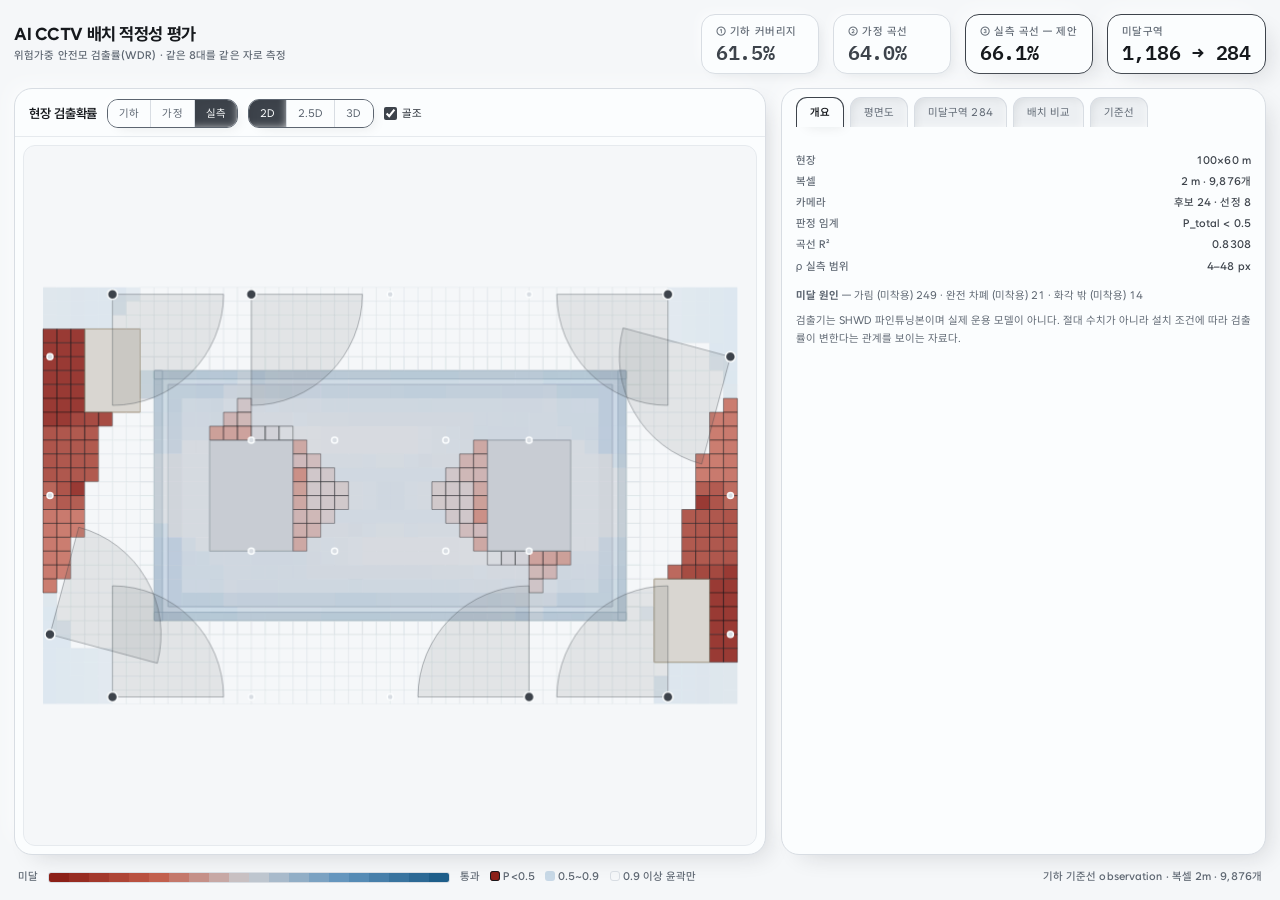
==== commit 72346d9e: "feat(ui): 서체를 Wanted Sans + IBM Plex Mono 로 갈고 작은 글씨를 다시 잡음 Pretendard 는 잘 만든 서체지만 지금 나오는 화면이 죄다 이걸 " ====
--- a/mockup/index.html
+++ b/mockup/index.html
@@ -16,7 +16,8 @@
  * 세 가지가 종전과 다르다.
  *   ① 레이아웃 — 100dvh 안에 다 넣고 페이지는 스크롤하지 않는다. 세부는 탭으로.
  *   ② 그림자 — A-3 강도. 아래 「대비」 주석 참조.
- *   ③ 폰트 — Pretendard 서브셋 임베드 (fonts.css). 외부 요청은 여전히 0 이다.
+ *   ③ 폰트 — Wanted Sans(본문) + IBM Plex Mono(숫자) 서브셋 임베드
+ *          (fonts.css · tools/make_webfont.py 가 만든다). 외부 요청은 여전히 0 이다.
  *
  * ── 대비에 대하여 ────────────────────────────────────────────────────────
  * A-3 은 그림자를 세게 준다. 그래도 **경계선을 지우지 않는다.** 뉴모피즘 정석은
@@ -27,12 +28,33 @@
  */
 
 *{box-sizing:border-box}
-html,body{height:100%;overflow:hidden}          /* 페이지는 스크롤하지 않는다 */
+html,body{height:100%;overflow:clip}            /* 페이지는 스크롤하지 않는다 */
 body{
   margin:0;background:var(--color-paper);color:var(--color-ink);
-  font:var(--text-base)/1.5 "Pretendard",var(--font-body);
+  font:var(--text-base)/1.55 var(--font-ui);
   font-variant-numeric:tabular-nums;
   -webkit-font-smoothing:antialiased;
+  text-rendering:optimizeLegibility;
+}
+
+/* 고정폭은 **주인공 수치와 코드에만** 쓴다.
+ *
+ * 한때 표·정의목록 값까지 걸었다가 물렸다 — "78,816개" 처럼 단위가 한글이면
+ * 숫자는 고정폭, 단위는 본문으로 렌더돼 한 낱말 안에서 서체가 바뀐다. 자릿수
+ * 맞추기는 tabular-nums 로 충분하고 그건 본문 벌에도 있다.
+ * 남는 자리는 KPI(순수 숫자·기호)와 코드·식별자다. */
+.mono,.kpi .v,code{
+  font-family:var(--font-num);
+  font-variant-numeric:tabular-nums;
+}
+code{font-size:.94em}
+
+/* **작은 글씨 규칙.** 11~12px 한글은 400 으로 두면 회색 배경에서 획이
+ * 끊긴다. 굵기를 500 으로 올리고 자간을 좁히는 대신 벌린다. 크기를 키우면
+ * 한 화면에 안 들어가므로 크기 말고 이 둘로 읽히게 만든다. */
+.sm-text,.brand p,.kpi .k,label,.seg button,.tab,table,.kv,.foot,.pill{
+  font-weight:500;
+  letter-spacing:var(--track-small);
 }
 
 :root{
@@ -49,27 +71,32 @@
 /* ── 골격 ─────────────────────────────────────────────────────────── */
 .app{
   height:100dvh;display:grid;
+  grid-template-columns:minmax(0,1fr);
   grid-template-rows:auto minmax(0,1fr) auto;
   gap:var(--pad);padding:var(--pad);
 }
 
 /* ── 머리 — 제목 + KPI 한 줄 ─────────────────────────────────────── */
-.top{display:grid;grid-template-columns:minmax(200px,1fr) auto;
+.top{display:grid;grid-template-columns:minmax(0,1fr) auto;
      gap:var(--pad);align-items:center}
+.brand{min-width:0}
 .brand h1{margin:0;font-size:clamp(15px,1.35vw,20px);font-weight:700;
-          letter-spacing:-.025em;line-height:1.15}
-.brand p{margin:2px 0 0;font-size:var(--text-2xs);color:var(--color-muted)}
-
-.kpis{display:flex;gap:var(--pad);flex-wrap:wrap}
+          letter-spacing:-.025em;line-height:1.15;overflow-wrap:anywhere}
+.brand p{margin:3px 0 0;font-size:var(--text-2xs);color:var(--color-muted);
+         line-height:1.45}
+
+.kpis{display:flex;gap:var(--pad);flex-wrap:wrap;min-width:0}
 .kpi{
   background:var(--color-paper-2);border:var(--rule-hair) solid var(--color-rule);
   border-radius:14px;padding:8px 14px;min-width:118px;
   box-shadow:var(--raise-sm);
 }
 .kpi.hi{border-color:var(--color-ink-2);box-shadow:var(--raise)}
-.kpi .k{font-size:var(--text-2xs);color:var(--color-muted);letter-spacing:.04em}
-.kpi .v{font-size:clamp(17px,1.7vw,26px);font-weight:700;letter-spacing:-.03em;
-        line-height:1.1;margin-top:1px}
+.kpi .k{font-size:var(--text-2xs);color:var(--color-muted);letter-spacing:.05em}
+/* 고정폭은 이미 글자마다 폭이 같다. 여기에 큰 음수 자간까지 걸면 숫자가
+ * 서로 붙어 붙임체처럼 보인다. 살짝만 조인다. */
+.kpi .v{font-size:clamp(16px,1.6vw,25px);font-weight:600;letter-spacing:-.012em;
+        line-height:1.12;margin-top:2px}
 .kpi.hi .v{color:var(--color-ink)}
 .kpi:not(.hi) .v{color:var(--color-ink-2)}
 
@@ -127,9 +154,9 @@
 /* ── 표 ───────────────────────────────────────────────────────────── */
 table{width:100%;border-collapse:collapse;font-size:var(--text-2xs)}
 th,td{text-align:left;padding:5px 7px;border-bottom:var(--rule-hair) solid var(--color-rule-2)}
-th{position:sticky;top:0;background:var(--color-paper-3);color:var(--color-muted);
-   font-weight:600;letter-spacing:.04em}
-td.num{text-align:right}
+th{position:sticky;top:0;background:var(--color-paper-3);color:var(--color-ink-2);
+   font-weight:600;letter-spacing:.05em}
+td.num{text-align:right;font-variant-numeric:tabular-nums;font-weight:500}
 tbody tr:hover{background:var(--color-paper-3)}
 .pill{display:inline-block;padding:0 7px;border-radius:8px;font-size:var(--text-2xs);
       background:var(--color-paper-3);color:var(--color-muted);box-shadow:var(--raise-sm)}
@@ -137,11 +164,13 @@
 .pill.w4{background:var(--color-w4-bg);color:var(--color-w4);box-shadow:none}
 .kv{display:grid;grid-template-columns:auto 1fr;gap:4px 12px;font-size:var(--text-2xs)}
 .kv dt{color:var(--color-muted)}
-.kv dd{margin:0;text-align:right}
+.kv dd{margin:0;text-align:right;font-weight:500;color:var(--color-ink-2);
+       font-variant-numeric:tabular-nums}
 
 /* ── 발 — 범례 ────────────────────────────────────────────────────── */
 .foot{display:flex;gap:10px;align-items:center;flex-wrap:wrap;
-      font-size:var(--text-2xs);color:var(--color-muted);padding:0 4px}
+      font-size:var(--text-2xs);color:var(--color-muted);padding:0 4px;
+      line-height:1.5}
 .ramp{display:inline-flex;height:11px;border:var(--rule-hair) solid var(--color-rule);
       border-radius:3px;overflow:hidden}
 .ramp i{display:block;width:20px}
@@ -155,6 +184,13 @@
 
 @media (max-width:1000px){
   .main{grid-template-columns:minmax(0,1fr);grid-template-rows:minmax(0,1.2fr) minmax(0,1fr)}
+}
+/* 태블릿 세로 이하 — 제목과 KPI 를 위아래로 가른다. 나란히 두면 KPI 가
+   제 최소폭을 지키려다 화면 밖으로 나간다. */
+@media (max-width:640px){
+  .top{grid-template-columns:minmax(0,1fr)}
+  .kpis{gap:8px}
+  .kpi{flex:1 1 132px;min-width:0;padding:7px 11px}
 }
 @media (prefers-reduced-motion:reduce){*{transition-duration:1ms !important}}
 </style>
--- a/mockup/tokens.css
+++ b/mockup/tokens.css
@@ -44,21 +44,36 @@
   --color-w4:      oklch(47.0% 0.090 62);
   --color-w4-bg:   oklch(96.0% 0.020 70);
 
-  /* ── 타이포 ────────────────────────────────────────────────────────
+  /* ── 타이포 — 두 벌 (fonts.css 가 서브셋을 심는다) ──────────────────
    * 폰트 CDN 을 쓸 수 없다 — CLAUDE.md §7 이 외부 의존 0 을 요구하고
-   * file:// 로도 열려야 한다. 그래서 웹폰트 페어링 대신 **시스템 스택 +
-   * mono outlier** 로 2면을 만든다. 수치는 전부 mono 로 간다 —
-   * §7 의 "수치 가독성 우선" 이 그대로 이 선택의 근거다.
+   * file:// 로도 열려야 한다. 그래서 **쓰는 글자만 잘라 파일 안에 넣는다**
+   * (`python tools/make_webfont.py`). 문구를 새로 쓰면 다시 돌릴 것.
+   *
+   *   Wanted Sans    한글·라틴. Medium(500) 이 있는 것이 이 화면에 중요하다 —
+   *                  11~12px 한글을 400 으로 두면 회색 위에서 획이 사라진다
+   *   IBM Plex Mono  **숫자 전용.** §7 의 "수치 가독성 우선" 이 근거다.
+   *                  고정폭이라 표의 자릿수가 맞고, 이 화면의 주인공인 수치가
+   *                  자기 서체를 갖는다. 한글이 없는 벌이라 스택에서 본문으로
+   *                  떨어진다 — 의도한 것이다
    */
-  --font-body:    "Malgun Gothic","맑은 고딕","Apple SD Gothic Neo",system-ui,sans-serif;
-  --font-outlier: ui-monospace,"Cascadia Mono","Segoe UI Mono",Consolas,"D2Coding",monospace;
+  --font-ui:      "Wanted Sans","Malgun Gothic","맑은 고딕","Apple SD Gothic Neo",
+                  system-ui,sans-serif;
+  --font-num:     "IBM Plex Mono","Wanted Sans",ui-monospace,"Cascadia Mono",
+                  Consolas,monospace;
+  --font-body:    var(--font-ui);        /* 이전 이름 — 쓰는 곳이 남아 있다 */
+  --font-outlier: var(--font-num);
 
-  --text-2xs: 0.6875rem;  --text-xs: 0.75rem;   --text-sm: 0.8125rem;
-  --text-base:0.9375rem;  --text-md: 1.0625rem; --text-lg: 1.375rem;
-  --text-xl:  1.75rem;    --text-2xl:2.25rem;   --text-display:3rem;
+  --text-3xs: 0.625rem;   --text-2xs:0.6875rem; --text-xs: 0.75rem;
+  --text-sm:  0.8125rem;  --text-base:0.9375rem;--text-md: 1.0625rem;
+  --text-lg:  1.375rem;   --text-xl:  1.75rem;  --text-2xl:2.25rem;
+  --text-display:3rem;
 
   --lh-tight: 1.15;  --lh-snug: 1.35;  --lh-body: 1.6;
   --track-tight:-0.022em; --track-snug:-0.012em; --track-wide:0.06em;
+  /* **작은 글씨는 좁히지 않는다.** 12px 이하 한글은 자음이 서로 붙어 뭉개지는
+   * 쪽이 문제지 넓어서 문제인 적이 없다. 큰 글씨의 음수 자간을 그대로
+   * 물려주면 그때부터 "기계가 짠 화면" 처럼 보인다. */
+  --track-small: 0.008em;
 
   /* ── 간격 (4pt) ──────────────────────────────────────────────────── */
   --space-3xs:0.25rem; --space-2xs:0.5rem;  --space-xs:0.75rem;
--- a/mockup/fonts.css
+++ b/mockup/fonts.css
@@ -1,45 +1,74 @@
-/* Pretendard — 페이지에 실제로 쓰는 글자만 남긴 서브셋을 base64 로 심는다.
+/* 페이지에 실제로 쓰는 글자만 남긴 서브셋을 base64 로 심는다.
  *
- * 왜 이렇게 하나 — CLAUDE.md §7 Phase 4 가 "외부 의존 0" 을 요구하고 file:// 로도
- * 열려야 한다. CDN <link> 를 쓰면 둘 다 깨진다. 그렇다고 시스템 폰트만 쓰면
- * 맑은 고딕에 묶인다. 그래서 **필요한 글자만 잘라 파일 안에 넣었다.**
+ * **이 파일은 손으로 고치지 않는다.** `python tools/make_webfont.py` 가 만든다.
+ * 화면 문구를 새로 쓰면 다시 돌릴 것 — 서브셋에 없는 글자는 대체 폰트로
+ * 떨어져 그 한 글자만 튄다.
  *
- *   원본 Pretendard-Regular.otf   1,574,352 bytes
- *   서브셋 woff2 (646자)             44,356 bytes   (2.8%)
- *   3굵기 합계                      133,952 bytes
+ * 왜 심는가 — CLAUDE.md §7 Phase 4 가 "외부 의존 0" 을 요구하고 file:// 로도
+ * 열려야 한다. CDN <link> 를 쓰면 둘 다 깨진다.
  *
- * 서브셋 대상 646자는 index.html · viewer.js · plan.js · tokens.css 의 문자열과
- * data.json 이 실제로 렌더하는 값(원인·구역명 등), 그리고 ASCII 전체 + 쓰는
- * 기호·그리스문자를 합친 것이다. 재생성은 tools/ 의 서브셋 스크립트로 한다.
- * **화면 문구를 새로 쓰면 서브셋을 다시 만들어야 한다** — 빠진 글자는 대체
- * 폰트로 떨어져 티가 난다.
+ * 두 벌을 쓴다.
+ *   Wanted Sans    한글·라틴 본문과 표제. Medium(500) 이 있어 11~12px 한글이
+ *                  회색 배경에서 사라지지 않는다
+ *   IBM Plex Mono  **숫자 전용.** 이 화면의 주인공이 수치다. 고정폭이라 표의
+ *                  자릿수가 맞는다. 한글이 없는 벌이라 한글은 스택에서
+ *                  Wanted Sans 로 떨어진다 — 의도한 것이다
+ *
+ *   WantedSans-Regular.otf     1,346,604 →  57,976 bytes
+ *   WantedSans-Medium.otf      1,360,032 →  60,600 bytes
+ *   WantedSans-SemiBold.otf    1,357,544 →  60,672 bytes
+ *   WantedSans-Bold.otf        1,349,152 →  59,832 bytes
+ *   IBMPlexMono-Regular.ttf      173,052 →  12,400 bytes
+ *   IBMPlexMono-SemiBold.ttf     174,608 →  12,584 bytes
+ *   합계 (base64 전)                          264,064 bytes
  *
  * ── 라이선스 ────────────────────────────────────────────────────────────
- * Pretendard  Copyright (c) 2021, Kil Hyung-jin
- *             (https://github.com/orioncactus/pretendard),
- *             with Reserved Font Name 'Pretendard'.
- * SIL Open Font License 1.1 로 배포된다. 임베드·재배포가 허용되며 이 고지를
- * 함께 싣는 것이 조건이다. 전문: https://scripts.sil.org/OFL
+ * Wanted Sans    Copyright (c) 2023 Wanted Lab, Inc.
+ *                (https://github.com/wanteddev/wanted-sans)
+ * IBM Plex Mono  Copyright (c) 2017 IBM Corp. (https://github.com/IBM/plex)
+ * 둘 다 SIL Open Font License 1.1 로 배포된다. 임베드·재배포가 허용되며 이
+ * 고지를 함께 싣는 것이 조건이다. 전문: https://scripts.sil.org/OFL
  */
 
 @font-face{
-  font-family:"Pretendard";
+  font-family:"Wanted Sans";
   font-style:normal;
   font-weight:400;
   font-display:swap;
-  src:url([data-uri]) format("woff2");
+  src:url([data-uri]) format("woff2");
 }
 @font-face{
-  font-family:"Pretendard";
+  font-family:"Wanted Sans";
+  font-style:normal;
+  font-weight:500;
+  font-display:swap;
+  src:url([data-uri]) format("woff2");
+}
+@font-face{
+  font-family:"Wanted Sans";
   font-style:normal;
   font-weight:600;
   font-display:swap;
-  src:url([data-uri]) format("woff2");
+  src:url([data-uri]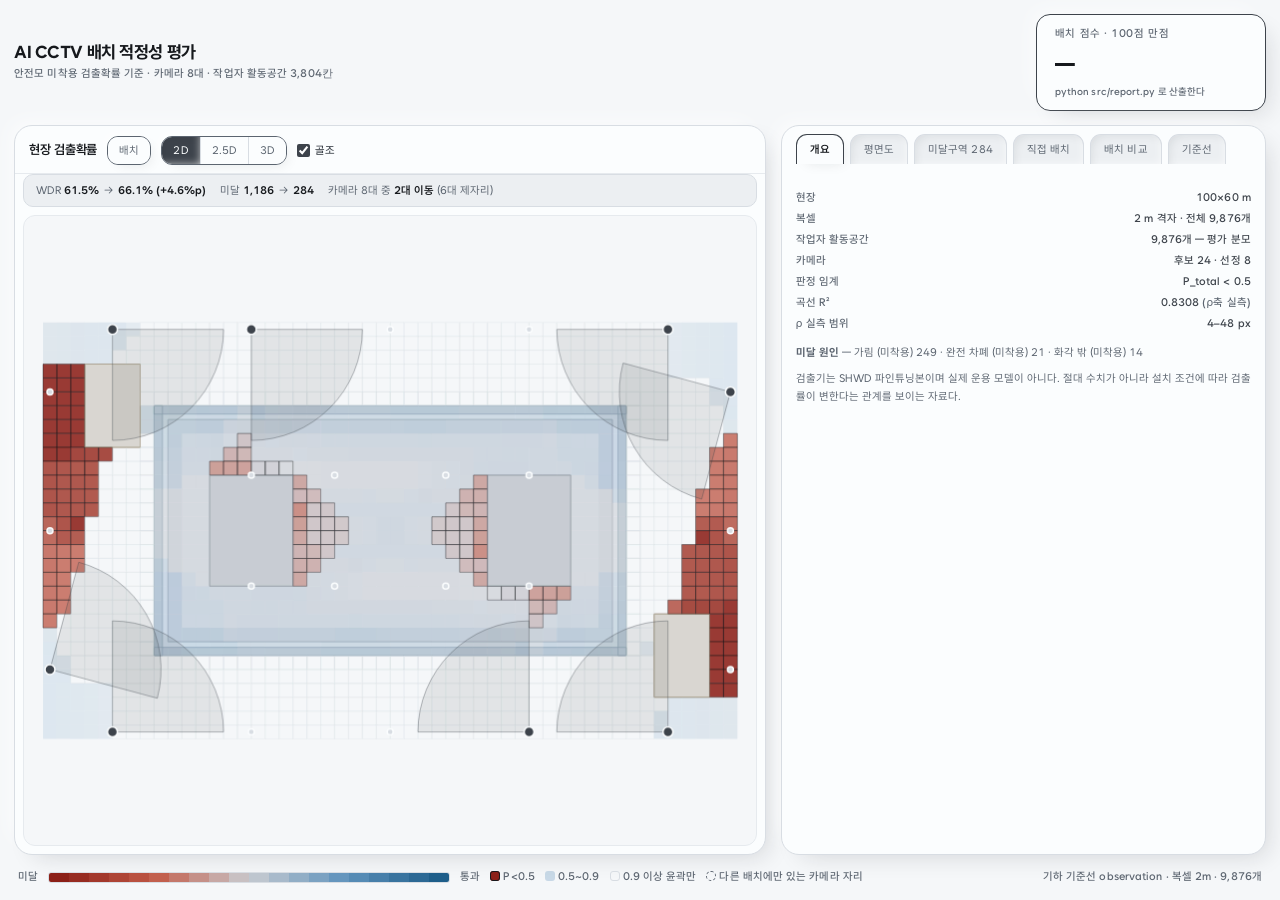
==== commit a9b8d40b: "fix(mockup): start.bat 을 원래 화면으로 되돌린다 - 화면을 늘리지 않는다 **내가 start.bat 을 place.html 로 돌려놓은 것이 잘못이었다.** 사" ====
--- a/mockup/index.html
+++ b/mockup/index.html
@@ -99,6 +99,18 @@
         line-height:1.12;margin-top:2px}
 .kpi.hi .v{color:var(--color-ink)}
 .kpi:not(.hi) .v{color:var(--color-ink-2)}
+/* 점수 카드 — 이 화면의 초점이다. 홀로 서므로 크기와 여백으로 이긴다. */
+.kpi.score{min-width:230px;padding:10px 18px}
+.kpi.score .v{font-size:clamp(24px,2.6vw,40px);display:flex;align-items:baseline;gap:7px}
+.kpi.score .unit{font-size:.42em;font-weight:500;color:var(--color-muted);
+  font-family:var(--font-ui);letter-spacing:0}
+.kpi.score .grade{margin-left:auto;font-family:var(--font-ui);font-size:.34em;
+  font-weight:700;letter-spacing:.04em;color:var(--color-ink-2);
+  border:var(--rule-hair) solid var(--color-rule);border-radius:var(--radius-chip);
+  padding:2px 8px;align-self:center}
+.kpi.score .note{font-size:var(--text-3xs);color:var(--color-muted);
+  font-weight:500;letter-spacing:var(--track-small);margin-top:3px;
+  white-space:nowrap;overflow:hidden;text-overflow:ellipsis;max-width:34ch}
 
 /* ── 본문 — 지도 + 탭 패널 ───────────────────────────────────────── */
 .main{display:grid;grid-template-columns:minmax(0,1.55fr) minmax(340px,1fr);
@@ -119,6 +131,10 @@
        background:var(--color-paper);border-radius:12px;
        border:var(--rule-hair) solid var(--color-rule-2)}
 .canvaswrap{flex:1;min-height:0;padding:8px}
+/* 설치 가능 구역 오버레이. **배경과 테두리를 지운다** — canvas 규칙이
+ * background:var(--color-paper) 를 걸어 두어서, 그대로 두면 겹친 캔버스가
+ * 불투명한 종이가 되어 지도를 통째로 가린다. 실제로 히트맵이 사라졌다. */
+#pmOv{background:none;border:0;border-radius:0}
 
 /* ── 컨트롤 ───────────────────────────────────────────────────────── */
 .seg{display:inline-flex;border:var(--rule-hair) solid var(--color-muted);
@@ -131,6 +147,28 @@
 .seg button:hover{background:var(--color-paper-3);color:var(--color-ink)}
 .seg button[aria-pressed="true"]{background:var(--color-chrome);color:var(--color-paper-2);
   box-shadow:var(--inset)}
+/* 배치 전/후 탭 — 2D·3D 토글과 같은 급으로 보이면 안 된다. 이게 이 도구의
+ * 논증 축이고 저쪽은 표시 옵션이다. 크기·굵기·번호로 급을 갈라 준다. */
+
+/* 델타 띠 — 어느 탭에 있든 양쪽 값을 같이 보인다. 탭을 왕복하며 기억으로
+ * 비교하게 두면 전후를 못 느낀다. */
+.delta{display:flex;gap:14px;flex-wrap:wrap;align-items:baseline;
+  padding:7px 12px;margin:0 8px;border-radius:10px;
+  background:var(--color-paper-3);border:var(--rule-hair) solid var(--color-rule);
+  font-size:var(--text-2xs);color:var(--color-muted)}
+.delta b{color:var(--color-ink);font-weight:600}
+.delta .arrow{color:var(--color-muted);padding:0 1px}
+.delta .gain{color:var(--color-ink);font-weight:600}
+.mbtn{border:var(--rule-hair) solid var(--color-rule);background:var(--color-paper-3);
+  border-radius:9px;padding:4px 10px;cursor:pointer;font:inherit;
+  font-size:var(--text-2xs);color:var(--color-ink-2)}
+.mbtn:hover{background:var(--color-paper-2);color:var(--color-ink)}
+.mlist{display:grid;grid-template-columns:repeat(auto-fill,minmax(148px,1fr));gap:3px 10px;
+  font-size:var(--text-2xs);max-height:none}
+.mlist label{gap:6px;padding:2px 0;cursor:pointer}
+.mlist .mnt{color:var(--color-muted)}
+.mlist h4{grid-column:1/-1;margin:8px 0 2px;font-size:var(--text-2xs);
+  color:var(--color-muted);font-weight:600;letter-spacing:.04em}
 label{font-size:var(--text-2xs);color:var(--color-ink-2);display:inline-flex;
       gap:5px;align-items:center;cursor:pointer}
 input[type=radio],input[type=checkbox]{accent-color:var(--color-chrome);margin:0}
@@ -168,6 +206,7 @@
        font-variant-numeric:tabular-nums}
 
 /* ── 발 — 범례 ────────────────────────────────────────────────────── */
+.chip.ghost{background:none;border:1.2px dashed var(--color-muted);border-radius:50%}
 .foot{display:flex;gap:10px;align-items:center;flex-wrap:wrap;
       font-size:var(--text-2xs);color:var(--color-muted);padding:0 4px;
       line-height:1.5}
@@ -201,6 +240,11 @@
 <script src="data.js"></script>
 <script src="theme.js"></script>
 <script src="viewer.js"></script>
+<!-- 배치 기능. place.html 과 **같은 엔진**을 쓴다 — 두 화면이 다른 값을
+     내면 안 된다. site.js 는 file:// 폴백이고 정본은 site.json 이다. -->
+<script src="engine.js"></script>
+<script src="mounts.js"></script>
+<script src="site.js" onerror="window.__noSiteJs = true"></script>
 <script src="plan.js"></script>
 <script>
 const pct = v => (v*100).toFixed(1) + '%';
@@ -221,19 +265,48 @@
     .slice().sort((a,b)=> b.w-a.w || a.P_total-b.P_total);
   const rc = {}; fails.forEach(f=>rc[f.reason]=(rc[f.reason]||0)+1);
   const base = d.geometric_baseline, ps = d.dori_pair_stats;
+  /* 100점 만점 채점 (src/score.py). 배치 하나를 구역별 배점으로 채점한다 -
+     화면 머리의 대표 숫자가 이것이다. 옛 산출물에는 없으므로 없으면 '—'. */
+  const sc = shown.score || null;
+  /* 두 배치가 공유하는 카메라와 갈리는 카메라. 탐욕이 1:1 대응을 만들지
+     않으므로 "어느 대가 어디로 갔다"는 말은 못 한다 — 빠진 자리와 새 자리를
+     각각 셀 뿐이다. */
+  /* 분모는 전체 복셀이 아니라 **작업자가 설 수 있는 칸**이다. 공중이나 구조체
+     내부를 분모에 넣으면 미달률이 부풀려진다. */
+  const nOcc = d.voxels.reduce((n,v)=> n + (v.occupiable===false?0:1), 0);
+  const gi = (geo&&geo.camera_ids)||[], ei = (emp&&emp.camera_ids)||[];
+  const kept = gi.filter(x=>ei.includes(x)).length;
+  const moved = ei.length - kept;
+  /* 잔상 — 지금 보는 배치에는 없고 다른 배치에만 있는 카메라 자리 */
+  const other = view==='empirical' ? gi : (view==='geometric' ? ei : []);
+  const ghosts = other.filter(x=>!((shown.camera_ids)||[]).includes(x));
 
   document.getElementById('app').innerHTML = `
   <div class="top">
     <div class="brand">
       <h1>AI CCTV 배치 적정성 평가</h1>
-      <p>위험가중 안전모 검출률(WDR) · 같은 ${d.camera_budget}대를 같은 자로 측정</p>
+      <p>안전모 미착용 검출확률 기준 · 카메라 ${d.camera_budget}대
+        · 작업자 활동공간 ${nOcc.toLocaleString()}칸</p>
     </div>
     <div class="kpis">
-      <div class="kpi"><div class="k">① 기하 커버리지</div><div class="v">${geo?pct(geo.WDR):'—'}</div></div>
-      <div class="kpi"><div class="k">② 가정 곡선</div><div class="v">${asm?pct(asm.WDR):'—'}</div></div>
-      <div class="kpi hi"><div class="k">③ 실측 곡선 — 제안</div><div class="v">${emp?pct(emp.WDR):'—'}</div></div>
-      <div class="kpi hi"><div class="k">미달구역</div>
-        <div class="v">${geo&&emp?geo.fail_voxel_count.toLocaleString()+' → '+emp.fail_voxel_count.toLocaleString():'—'}</div></div>
+      <!-- 자동 배치를 범위에서 뺀 뒤로 "현재/제안 배치·개선폭" 은 잴 대상이
+           없어졌다. 그 자리에 **배치 하나를 100점으로 채점한 값**을 둔다.
+           배점은 가중치에 비례하고 면적과 무관하다 - 넓은 저위험 구역을 덮어
+           갱폼을 통째로 놓치고도 높은 점수가 나오는 것을 막는다(src/score.py). -->
+      ${sc ? `
+      <div class="kpi hi score">
+        <div class="k">배치 점수 · 100점 만점</div>
+        <div class="v">${sc.total.toFixed(1)}<span class="unit">점</span>
+          <span class="grade">${sc.grade}</span></div>
+        <div class="note">${sc.grade_capped_by_critical
+          ? `치명 구역 ${sc.critical_failures.length}곳이 요구 미달 — 등급 상한 ${sc.grade}`
+          : (sc.biggest_loss ? `가장 많이 잃은 곳 · ${
+              (sc.rows.find(r=>r.zone===sc.biggest_loss)||{}).label || sc.biggest_loss
+            }` : '')}</div>
+      </div>` : `
+      <div class="kpi hi score"><div class="k">배치 점수 · 100점 만점</div>
+        <div class="v">—</div>
+        <div class="note">python src/report.py 로 산출한다</div></div>`}
     </div>
   </div>
 
@@ -241,11 +314,11 @@
     <div class="panel">
       <div class="head">
         <h2>현장 검출확률</h2>
-        <span class="seg" id="segview">
-          <button data-v="geometric" aria-pressed="${view==='geometric'}">기하</button>
-          <button data-v="assumed" aria-pressed="${view==='assumed'}">가정</button>
-          <button data-v="empirical" aria-pressed="${view==='empirical'}">실측</button>
+        <span class="seg" id="segplace">
+          <button id="pmOn" aria-pressed="false" title="지도를 눌러 카메라를 놓는다 (2D·2.5D)">배치</button>
         </span>
+        <select id="pmH" class="mbtn" style="display:none" title="설치 높이"></select>
+        <button id="pmClear" class="mbtn" style="display:none">비우기</button>
         <span class="seg" id="segmode">
           <button data-m="2d" aria-pressed="${MODE==='2d'}">2D</button>
           <button data-m="2.5d" aria-pressed="${MODE==='2.5d'}">2.5D</button>
@@ -253,7 +326,17 @@
         </span>
         <label><input type="checkbox" id="solids" checked> 골조</label>
       </div>
-      <div class="canvaswrap"><canvas id="map" role="img"
+      ${geo&&emp?`<div class="delta">
+        <span>WDR <b>${pct(geo.WDR)}</b><span class="arrow"> → </span><b>${pct(emp.WDR)}</b>
+          <span class="gain">(${(emp.WDR-geo.WDR>=0?'+':'')+((emp.WDR-geo.WDR)*100).toFixed(1)}%p)</span></span>
+        <span>미달 <b>${geo.fail_voxel_count.toLocaleString()}</b><span class="arrow"> → </span
+          ><b>${emp.fail_voxel_count.toLocaleString()}</b></span>
+        <span>카메라 ${d.camera_budget}대 중 <b>${moved}대 이동</b>
+          (${kept}대 제자리)</span>
+      </div>`:''}
+      <div id="pmBar" class="delta" style="display:none;margin:0 8px 6px"></div>
+      <div class="canvaswrap" style="position:relative"><canvas id="pmOv"
+        style="position:absolute;inset:8px;pointer-events:none;display:none"></canvas><canvas id="map" role="img"
         aria-label="복셀별 검출확률 히트맵. 수치는 오른쪽 미달구역 탭에 있다"></canvas></div>
     </div>
 
@@ -261,18 +344,25 @@
       <div class="tabs" role="tablist">
         <button class="tab" role="tab" data-t="sum" aria-selected="true">개요</button>
         <button class="tab" role="tab" data-t="plan" aria-selected="false">평면도</button>
-        <button class="tab" role="tab" data-t="fail" aria-selected="false">미달구역 ${fails.length.toLocaleString()}</button>
-        <button class="tab" role="tab" data-t="cmp" aria-selected="false">배치 비교</button>
-        <button class="tab" role="tab" data-t="dori" aria-selected="false">기준선</button>
+        <button class="tab" role="tab" data-t="fail" aria-selected="false">미달구역 ${(shown.fail_voxel_count ?? fails.length).toLocaleString()}</button>
+        <button class="tab" role="tab" data-t="manual" aria-selected="false">직접 배치</button>
+        ${Object.keys(P).length > 1
+          ? '<button class="tab" role="tab" data-t="cmp" aria-selected="false">배치 비교</button>'
+          : ''}
+        ${base && base.sweep
+          ? '<button class="tab" role="tab" data-t="dori" aria-selected="false">기준선</button>'
+          : ''}
       </div>
       <div class="body" id="tabbody">
         <section class="tabpanel on" data-p="sum">
           <dl class="kv">
             <dt>현장</dt><dd>${d.site.width_m}×${d.site.depth_m} m</dd>
-            <dt>복셀</dt><dd>${d.site.voxel_m} m · ${d.voxels.length.toLocaleString()}개</dd>
+            <dt>복셀</dt><dd>${d.site.voxel_m} m 격자 · 전체 ${(d._slim?.voxels_full ?? d.voxels.length).toLocaleString()}개</dd>
+            <dt>작업자 활동공간</dt><dd>${d.voxels.length.toLocaleString()}개 — 평가 분모</dd>
             <dt>카메라</dt><dd>후보 ${d.cameras.length} · 선정 ${d.camera_budget}</dd>
             <dt>판정 임계</dt><dd>P_total &lt; ${d.threshold}</dd>
-            <dt>곡선 R²</dt><dd>${d.curve.r2_full_grid}</dd>
+            <dt>곡선 R²</dt><dd>${d.curve.r2_rho_native ?? d.curve.r2_full_grid ?? '—'}
+              <span style="color:var(--color-muted)">(ρ축 실측)</span></dd>
             <dt>ρ 실측 범위</dt><dd>${d.curve.rho_measured_px[0]}–${d.curve.rho_measured_px[1]} px</dd>
           </dl>
           <p style="margin:12px 0 0;font-size:var(--text-2xs);color:var(--color-muted);line-height:1.6">
@@ -285,17 +375,24 @@
 
         <section class="tabpanel" data-p="plan">
           <p style="margin:0 0 8px;font-size:var(--text-2xs);color:var(--color-muted);line-height:1.6">
-            <b>가상 현장이다. 실제 LH 현장 도면이 아니다.</b> LH 아파트 건설현장
-            1개 공구(${d.site.width_m}×${d.site.depth_m} m)를 모사해
-            <code>site_model.py</code> 가 직육면체 조합으로 생성한다(CLAUDE.md §5.1).
+            <b>골조는 실제 도면에서 옮긴 것이다.</b> 신내역 금강펜테리움 센트럴파크
+            건축물현황도(세움터 발급)와 종합가설계획도를 축척 1:2000 으로 읽었다
+            (${d.site.width_m}×${d.site.depth_m} m · 5개 동 · 사선으로 앉은 두 동은
+            각도 그대로). <b>단, 카메라 배치는 실제 계획서가 아니다</b> — 경계를 따라
+            등간격으로 놓은 실무 관행 모사다(<code>tools/make_as_planned.py</code>).
             골조는 <code>data/building.json</code>, 위험구역은
             <code>data/zones.json</code> 입력과 <code>zone_derive</code> 규칙 도출에서 온다.</p>
           <canvas id="plan" role="img" style="height:300px"
-            aria-label="가상 현장 평면도. 골조·위험구역·카메라 배치"></canvas>
+            aria-label="현장 평면도. 골조·위험구역·카메라 배치"></canvas>
           <div class="foot" id="planlegend" style="padding:6px 0 0"></div>
         </section>
 
         <section class="tabpanel" data-p="fail">
+          ${d._slim && shown.fail_voxel_count > fails.length ? `<p style="margin:0 0 8px;
+            font-size:var(--text-2xs);color:var(--color-muted);line-height:1.6">
+            미달 ${shown.fail_voxel_count.toLocaleString()}칸 중 위험가중치가 높은
+            <b>${fails.length.toLocaleString()}칸</b>만 싣는다. 전량은
+            <code>outputs/site_eval.json</code> 에 있다.</p>` : ''}
           <table><thead><tr><th>복셀</th><th>위치</th><th>구역</th>
             <th class="num">w</th><th class="num">P</th><th>원인</th></tr></thead>
             <tbody>${fails.slice(0,400).map(f=>`<tr>
@@ -306,6 +403,22 @@
           </table>
           ${fails.length>400?`<p style="font-size:var(--text-2xs);color:var(--color-muted);margin-top:8px">
             위험가중치 순 상위 400개만 표시 · 전체 ${fails.length.toLocaleString()}개</p>`:''}
+        </section>
+
+        <section class="tabpanel" data-p="manual">
+          <p style="margin:0 0 8px;font-size:var(--text-2xs);color:var(--color-muted);line-height:1.6">
+            <b>설치 가능 위치 중에서 직접 골라 본다.</b> 이 도구의 목적은 배치안을 자동으로
+            최적화하는 것이 아니라, 계획하거나 실제 설치한 배치가 적정한지를 평가하는 것이다.
+            고를 때마다 위험가중 검출률을 다시 계산한다.</p>
+          <div id="mstat" class="delta" style="margin:0 0 8px"></div>
+          <div style="display:flex;gap:6px;flex-wrap:wrap;margin-bottom:8px">
+            <!-- 자동 배치를 뺀 뒤로 불러올 배치는 **평가한 것 하나**다.
+                 계획서(data/plans/as_planned.json)의 배치이며, 화면에서 고쳐
+                 보고 점수가 어떻게 움직이는지 견주는 출발점이 된다. -->
+            <button class="mbtn" id="mgeo">평가한 배치 불러오기</button>
+            <button class="mbtn" id="mclr">비우기</button>
+          </div>
+          <div id="mlist" class="mlist">불러오는 중…</div>
         </section>
 
         <section class="tabpanel" data-p="cmp">
@@ -343,23 +456,354 @@
     <span><span class="chip fail"></span>P&lt;${d.threshold}</span>
     <span><span class="chip mid"></span>${d.threshold}~${Theme.CLEAR_AT}</span>
     <span><span class="chip clear"></span>${Theme.CLEAR_AT} 이상 윤곽만</span>
+    ${Object.keys(P).length > 1
+      ? '<span><span class="chip ghost"></span>다른 배치에만 있는 카메라 자리</span>'
+      : ''}
     <span style="margin-left:auto">기하 기준선 ${base?base.level:'—'} ·
       복셀 ${d.site.voxel_m}m · ${d.voxels.length.toLocaleString()}개</span>
   </div>`;
 
-  mountMap(view, key);
+  mountMap(view, ghosts);
   wire();
 }
 
-function mountMap(view){
+function mountMap(view, ghosts, camIds){
   const cv = document.getElementById('map');
   const box = cv.parentElement.getBoundingClientRect();
   cv.style.height = Math.max(180, box.height - 16) + 'px';
   VIEWER = new CoverageViewer.Viewer(cv, D, {
     mode: MODE, level: 0, key: 'P_total_' + view,
-    cameraIds: (D.placements[view]||{}).camera_ids || [],
+    // 직접 배치는 placements 에 없으므로 목록을 그대로 받는다. 빈 배열을
+    // 넘기면 뷰어가 "선택 없음 = 전부 선택"으로 읽어 후보가 다 켜진다.
+    cameraIds: camIds || (D.placements[view]||{}).camera_ids || [],
+    ghostCameraIds: ghosts || [],
   });
   VIEWER.setMode(MODE);
+}
+
+/* ── 지도에서 직접 배치 (2026-08-28) ─────────────────────────────────
+ *
+ * **새 화면을 만들지 않는다.** 이 화면에서 놓을 수 있어야 한다는 요구다.
+ * place.html 과 **같은 engine.js·mounts.js** 를 쓴다 - 두 화면이 다른 값을
+ * 내면 어느 쪽을 믿어야 할지 알 수 없다.
+ *
+ * 인덱스 다리 - 엔진은 210x125x15 격자 전체를 t 로 훑고, 뷰어는 사람이 설
+ * 수 있는 복셀만 목록으로 든다. 둘을 t = ix + nx*(iy + ny*iz) 로 잇는다.
+ */
+let ENG = null, MD = null, PM = false, PMH = null, PMIDX = null, PMBASE = null;
+
+async function pmLoad(){
+  if (ENG) return true;
+  let sd = null;
+  try { sd = await fetch('site.json').then(r => r.json()); }
+  catch (e) { sd = (typeof window.SITE_RULES !== 'undefined') ? window.SITE_RULES : null; }
+  if (!sd) return false;
+  ENG = new CoverageEngine.Engine(sd);
+  MD = { site: sd.site, mounts: JSON.parse(JSON.stringify(sd.mounts)), solids: sd.solids };
+  // **엔진은 격자 전체를 훑지 않는다.** 구조체 안쪽을 뺀 384,615칸만 담고
+  // V.index[t] 에 원래 격자 번호를 들고 있다. 우리는 그 반대가 필요하다 -
+  // 뷰어 복셀의 격자 번호로 엔진 슬롯 t 를 찾아야 한다. 역표를 한 번 만든다.
+  // (종전에 격자 번호를 그대로 t 로 썼다가 P 가 전부 어긋났다.)
+  const S = sd.site, step = S.voxel_m;
+  const back = new Map();
+  const gi = sd.voxels.index;
+  for (let t = 0; t < gi.length; t++) back.set(gi[t], t);
+  PMIDX = D.voxels.map(v => {
+    const g = Math.floor(v.x / step)
+      + S.nx * (Math.floor(v.y / step) + S.ny * Math.floor(v.z / step));
+    const t = back.get(g);
+    return t === undefined ? -1 : t;        // -1 = 엔진이 안 세는 칸
+  });
+  return true;
+}
+
+function pmBar(html){
+  const b = document.getElementById('pmBar');
+  if (b) b.innerHTML = html;
+}
+
+/* 엔진이 낸 P 를 뷰어 복셀에 옮겨 적고 화면을 다시 그린다. */
+function pmPaint(){
+  const p = ENG.pTotal();
+  for (let i = 0; i < D.voxels.length; i++) {
+    const t = PMIDX[i];
+    D.voxels[i].P_total_manual = t < 0 ? null : p[t];   // null 은 뷰어가 건너뛴다
+  }
+  const m = ENG.metrics();
+  const ids = ENG.cams.map((c, i) => 'u' + i);
+  D.cameras = PMBASE.concat(ENG.cams.map((c, i) => (
+    { id: 'u' + i, x: c.x, y: c.y, z: c.z, mount: 'user', yaw_deg: c.yaw || 0 })));
+  pmBar(`<span>놓은 카메라 <b>${m.n_cameras}대</b></span>`
+    + `<span>인식 가능 공간 <b>${pct(m.spatial_coverage || 0)}</b></span>`
+    + `<span>WDR <b>${pct(m.WDR || 0)}</b></span>`
+    + `<span>미달 <b>${(m.fail_voxels || 0).toLocaleString()}</b>`
+    + ` / ${(m.denominator_voxels || 0).toLocaleString()}</span>`
+    + (m.n_cameras ? '' : '<span style="color:var(--color-muted)">'
+        + '지도에서 설치 가능한 자리를 누르세요</span>'));
+  // **뷰어를 다시 만들지 않는다.** mountMap 은 Viewer 를 새로 세우는데,
+  // 그 경로로 가면 화면이 비어 나왔다(원인 미상). 기존 뷰어의 키와 카메라
+  // 목록만 갈아 끼우면 같은 결과를 훨씬 적은 일로 얻는다.
+  VIEWER.opts.cameraIds = ids;
+  VIEWER.set('key', 'P_total_manual');
+  pmDrawOverlay();
+}
+
+/* 설치 가능한 자리를 지도에 겹쳐 그린다.
+ *
+ * **이게 없으면 클릭이 찍기가 된다.** 4m 격자로 재보면 210x125m 중 설치
+ * 가능한 표본이 10% 뿐이다 - 어디를 눌러야 하는지 화면이 말해 주지 않으면
+ * 열 번 눌러 아홉 번 거절당한다. place.html 이 파란 구역을 칠하는 이유다.
+ *
+ * 높이가 바뀔 때만 다시 재고(무겁다), 그림은 투영만 다시 한다.
+ */
+let PMOK = null, PMOKH = null;
+
+function pmScanPlaceable(){
+  if (PMOKH === PMH && PMOK) return PMOK;
+  const step = 2, W = MD.site.width_m, Dp = MD.site.depth_m;
+  const out = [];
+  for (let x = step / 2; x < W; x += step)
+    for (let y = step / 2; y < Dp; y += step)
+      if (Mounts.placeable(MD, x, y, PMH)) out.push([x, y]);
+  PMOK = out; PMOKH = PMH;
+  return out;
+}
+
+function pmDrawOverlay(){
+  const ov = document.getElementById('pmOv'), map = document.getElementById('map');
+  if (!ov || !map) return;
+  if (!PM) { ov.style.display = 'none'; return; }
+  const dpr = window.devicePixelRatio || 1;
+  ov.style.display = '';
+  ov.style.width = map.clientWidth + 'px';
+  ov.style.height = map.clientHeight + 'px';
+  ov.width = Math.max(1, Math.round(map.clientWidth * dpr));
+  ov.height = Math.max(1, Math.round(map.clientHeight * dpr));
+  const c = ov.getContext('2d');
+  c.setTransform(dpr, 0, 0, dpr, 0, 0);
+  c.clearRect(0, 0, ov.width, ov.height);
+  const pts = pmScanPlaceable();
+  // 설치 가능 표시는 데이터가 아니라 조작 안내다. 히트맵 색과 섞이지 않도록
+  // 채도 없는 파랑 하나만 옅게 쓴다.
+  c.fillStyle = 'rgba(40,110,220,0.22)';
+  const half = Math.max(2, (VIEWER._fit ? VIEWER._fit.s : 3) * 1.0);
+  for (const [x, y] of pts) {
+    const q = VIEWER._project(x, y, PMH);
+    if (!q) continue;
+    c.fillRect(q.x - half / 2, q.y - half / 2, half, half);
+  }
+  c.fillStyle = 'rgba(20,60,140,0.85)';
+  c.font = '11px system-ui, sans-serif';
+  c.fillText(`설치 가능 ${pts.length.toLocaleString()}곳 (높이 ${PMH} m)`, 8, 14);
+}
+
+async function pmToggle(on){
+  const btn = document.getElementById('pmOn');
+  if (on && !(await pmLoad())) {
+    document.getElementById('pmBar').style.display = '';
+    pmBar('site.json 을 읽지 못했다. <code>python src/export_site.py</code> 로 만든다.');
+    return;
+  }
+  PM = on;
+  btn.setAttribute('aria-pressed', String(on));
+  ['pmH', 'pmClear'].forEach(id => {
+    const e = document.getElementById(id); if (e) e.style.display = on ? '' : 'none'; });
+  document.getElementById('pmBar').style.display = on ? '' : 'none';
+  if (on) {
+    if (PMBASE === null) PMBASE = D.cameras.slice();
+    const sel = document.getElementById('pmH');
+    const hs = (Mounts.presetHeights ? Mounts.presetHeights(MD) : [3, 6, 9, 12]);
+    sel.innerHTML = hs.map(h => `<option value="${h}">${h} m</option>`).join('');
+    PMH = parseFloat(sel.value);
+    PMOK = null;
+    if (MODE === '3d') {          // 3D 는 역변환이 없다. 평면으로 내린다.
+      MODE = '2d';
+      document.querySelectorAll('#segmode button').forEach(x =>
+        x.setAttribute('aria-pressed', String(x.dataset.m === '2d')));
+    }
+    pmPaint();
+  } else {
+    D.cameras = PMBASE || D.cameras;
+    render();
+  }
+}
+
+/* 지도 클릭 -> 세계 좌표 -> 설치 가능 판정 -> 카메라 추가 */
+function pmClick(ev){
+  if (!PM || !ENG) return;
+  const cv = document.getElementById('map');
+  const r = cv.getBoundingClientRect();
+  const w = VIEWER.unproject(ev.clientX - r.left, ev.clientY - r.top, 0);
+  if (!w) { pmBar('3D 에서는 놓을 수 없다. <b>2D</b> 나 <b>2.5D</b> 로 바꾸세요.'); return; }
+  let x = w.x, y = w.y, yaw = 0;
+  const z = PMH;
+  if (!Mounts.placeable(MD, x, y, z)) {
+    pmBar(`(${x.toFixed(1)}, ${y.toFixed(1)}) 은 높이 ${z}m 에 설치할 수 없는 자리다.`
+        + ' 구조물 상부·측면·가설 장비 위·폴만 가능하다.');
+    return;
+  }
+  if (Mounts.kindAt(MD, x, y, z) === 'structure_side') {
+    const off = Mounts.sideMount(MD, x, y, z);
+    if (off) { x = off.x; y = off.y; yaw = off.yaw; }
+  }
+  ENG.add({ x: x, y: y, z: z, yaw: yaw });
+  pmPaint();
+}
+
+/* ── 직접 배치 ─────────────────────────────────────────────────────────
+ * 사용자가 설치 가능 위치 중에서 카메라를 고르면 P_total 을 브라우저에서
+ * 다시 계산한다. 그러려면 카메라별 검출확률이 있어야 하는데, 전 후보를 다
+ * 실으면 37MB 라 96개만 내보냈다(src/export_picker.py). 세 배치가 실제로
+ * 고른 카메라는 무조건 포함돼 있어 그 배치를 화면에서 재현할 수 있다.
+ *
+ * 탭을 처음 열 때만 읽는다 — 12MB 를 첫 화면에서 받으면 로딩이 늦어진다. */
+let MX = null, MSEL = new Set(), MIDX = null;
+
+async function loadMatrix(){
+  if (MX) return MX;
+  const [meta, buf] = await Promise.all([
+    fetch('pmatrix.json').then(r=>r.json()),
+    fetch('pmatrix.bin').then(r=>r.arrayBuffer())]);
+  MX = {meta, a: new Uint8Array(buf), n: meta.n_voxels};
+  // 행렬의 셀 순서 -> D.voxels 인덱스. 한 번만 만든다.
+  const pos = new Map(D.voxels.map((v,i)=>[v.id,i]));
+  MIDX = meta.voxel_ids.map(id=>pos.get(id));
+  return MX;
+}
+
+/* 선택된 카메라로 P_total 을 다시 계산해 복셀에 써 넣는다.
+ * P_total = 1 - Π(1-P) — 중첩은 페널티가 아니라 이득이다(CLAUDE.md §5.3). */
+/* 100점 만점 채점 — 브라우저판.
+ *
+ * **규칙은 Python 이 정본이다**(src/score.py). 배점표·요구곡선·등급경계·치명
+ * 가중치를 여기 다시 적으면 한쪽만 고쳤을 때 조용히 어긋난다. data.json 의
+ * `score.rule` 에 실려 온 것을 그대로 읽는다. 구역 인덱스만 복셀에서 만든다.
+ *
+ * 직접 배치로 카메라를 바꾸면 점수가 따라 움직여야 한다 - 안 그러면 머리의
+ * 숫자가 화면 아래와 다른 배치를 가리킨다.
+ */
+function scoreOf(ptOf){
+  const rule = (D.placements && Object.values(D.placements)[0] || {}).score?.rule;
+  if (!rule) return null;
+  const req = rule.required_by_weight, grades = rule.grades;
+  const critW = rule.critical_weight, cap = rule.critical_grade_cap;
+  const thr = D.threshold;
+
+  /* 구역 -> {가중치, 셀 목록}. 구역 밖은 한 칸을 따로 차지한다(배경).
+   *
+   * **가중치는 셀에서 뽑지 않는다.** 셀의 w 는 겹친 구역 중 최댓값이라
+   * (안전 측면의 보수적 판정), 그것을 구역 가중치로 쓰면 약한 구역이 강한
+   * 구역의 값을 빌려 온다 - 콘크리트 타설(w2)이 슬래브 단부(w10)와 겹쳐
+   * w10 으로 잡혔고, Σ가중치가 33 대신 41 이 되어 배점이 통째로 어긋났다
+   * (실측: 5.5점이 4.4점으로). 구역의 제 가중치는 Python 이 낸 rows 에 있다. */
+  const zw = {};
+  ((Object.values(D.placements)[0].score || {}).rows || [])
+    .forEach(r => { zw[r.zone] = r.weight; });
+  const zs = {};
+  D.voxels.forEach((v, i) => {
+    if (v.occupiable === false) return;
+    const names = (v.zones && v.zones.length) ? v.zones : ['_background'];
+    names.forEach(n => {
+      if (!(n in zw)) return;                 // 채점표에 없는 구역은 세지 않는다
+      const e = zs[n] || (zs[n] = { w: zw[n], idx: [] });
+      e.idx.push(i);
+    });
+  });
+  const wsum = Object.values(zs).reduce((a, e) => a + e.w, 0);
+  if (!wsum) return null;
+
+  let total = 0; const crit = [];
+  let worst = null, worstLost = -1;
+  for (const [name, e] of Object.entries(zs)) {
+    const alloc = 100 * e.w / wsum;
+    let ok = 0;
+    for (const i of e.idx) if (ptOf(i) >= thr) ok++;
+    const cov = ok / e.idx.length;
+    const r = req[e.w] ?? req[String(e.w)] ?? 1;
+    const earned = alloc * Math.min(1, r > 0 ? cov / r : 1);
+    total += earned;
+    if (e.w >= critW && cov < r) crit.push(name);
+    if (alloc - earned > worstLost) { worstLost = alloc - earned; worst = name; }
+  }
+  total = Math.round(total * 100) / 100;
+  let grade = 'E';
+  for (const g of grades) if (total >= g.min) { grade = g.grade; break; }
+  const capped = crit.length > 0 && grade < cap;
+  return { total, grade: capped ? cap : grade, grade_capped_by_critical: capped,
+           critical_failures: crit, biggest_loss: worst,
+           rows: (Object.values(D.placements)[0].score || {}).rows || [] };
+}
+
+function recalcManual(){
+  const {meta, a, n} = MX;
+  const sel = meta.cameras.map((c,i)=>MSEL.has(c.id)?i:-1).filter(i=>i>=0);
+  const keep = new Float32Array(n).fill(1);          // Π(1-P)
+  for (const ci of sel){
+    const off = ci*n;
+    for (let j=0;j<n;j++){ const b=a[off+j]; if (b) keep[j] *= 1 - b/255; }
+  }
+  const thr = meta.threshold, W = meta.weights;
+  let num=0, den=0, fail=0;
+  for (let j=0;j<n;j++){
+    const pt = 1 - keep[j];
+    D.voxels[MIDX[j]].P_total_manual = pt;
+    const w = W[j]; num += w*pt; den += w;
+    if (pt < thr) fail++;
+  }
+  // 머리의 점수도 이 배치로 다시 잰다. P_total_manual 을 이미 채워 두었다.
+  const sc = scoreOf(i => D.voxels[i].P_total_manual ?? 0);
+  return {wdr: den? num/den : 0, fail, n, picked: sel.length,
+          budget: meta.camera_budget, score: sc};
+}
+
+function renderManual(){
+  const r = recalcManual();
+  const over = r.picked > r.budget;
+  document.getElementById('mstat').innerHTML =
+    `<span>선택 <b>${r.picked}대</b> / 예산 ${r.budget}대`
+    + (over? ' <span style="color:var(--color-warn,#8C2018)">초과</span>':'') + `</span>`
+    + `<span>WDR <b>${pct(r.wdr)}</b></span>`
+    + `<span>미달 <b>${r.fail.toLocaleString()}</b> / ${r.n.toLocaleString()}</span>`;
+  if (r.score) paintScore(r.score, `직접 배치 ${r.picked}대`);
+  // VIEW 는 그대로 둔다. render() 가 placements[VIEW] 를 찾으므로
+  // 'manual' 을 넣으면 배치 탭·델타 띠가 무너진다.
+  mountMap('manual', [], [...MSEL]);
+}
+
+async function openManual(){
+  const box = document.getElementById('mlist');
+  if (!box || box.dataset.on) { if (MX) renderManual(); return; }
+  try { await loadMatrix(); } catch(e){
+    box.innerHTML = '<p style="grid-column:1/-1;color:var(--color-muted);line-height:1.6">'
+      + '검출확률 행렬(<code>pmatrix.bin</code>)이 없다. 현장을 바꾼 뒤에는 '
+      + '<code>python src/export_picker.py</code> 로 다시 내보내야 한다.</p>';
+    return; }
+  const KO = {boundary_pole:'현장 경계 폴', core_top:'코어 상부',
+              scaffold_rail:'비계 난간', tower_crane:'타워크레인'};
+  const g = {};
+  MX.meta.cameras.forEach(c=>(g[c.mount]=g[c.mount]||[]).push(c));
+  box.innerHTML = Object.entries(g).map(([m,cs])=>
+    `<h4>${KO[m]||m} ${cs.length}</h4>` + cs.map(c=>
+      `<label><input type="checkbox" data-c="${c.id}">`
+      + `${c.id} <span class="mnt">z${c.z}m</span></label>`).join('')).join('');
+  box.dataset.on = '1';
+  box.querySelectorAll('input[data-c]').forEach(b=>b.onchange=()=>{
+    b.checked ? MSEL.add(b.dataset.c) : MSEL.delete(b.dataset.c);
+    renderManual(); });
+  const setSel = (ids)=>{
+    MSEL = new Set(ids.filter(i=>MX.meta.cameras.some(c=>c.id===i)));
+    box.querySelectorAll('input[data-c]').forEach(b=>b.checked=MSEL.has(b.dataset.c));
+    renderManual(); };
+  document.getElementById('mgeo').onclick = ()=>{
+    const P = D.placements || {};
+    const k = P.baseline ? 'baseline' : Object.keys(P)[0];
+    setSel(((P[k]||{}).camera_ids)||[]);
+  };
+  document.getElementById('mclr').onclick = ()=>setSel([]);
+  // 탭을 열면 **평가한 배치**로 시작한다. 종전 기본값은 사라진 'empirical'
+  // 을 가리켜 선택이 비어 있었고, 그러면 머리의 점수가 0 점으로 떨어져
+  // 개요 탭과 다른 말을 한다.
+  document.getElementById('mgeo').onclick();
 }
 
 /* 평면도. 탭을 처음 열 때 한 번만 그린다 — 숨어 있을 때 그리면 캔버스
@@ -374,14 +818,38 @@
   if (leg) leg.innerHTML = PLAN.legendHTML();
 }
 
+/* 점수 카드를 다시 칠한다. render() 를 통째로 다시 돌리면 직접 배치 탭이
+   닫히므로 이 카드만 갈아 끼운다. */
+function paintScore(sc, tag){
+  const card = document.querySelector('.kpi.score');
+  if (!card || !sc) return;
+  card.querySelector('.k').textContent = '배치 점수 · 100점 만점'
+    + (tag ? ' · ' + tag : '');
+  card.querySelector('.v').innerHTML =
+    `${sc.total.toFixed(1)}<span class="unit">점</span>`
+    + `<span class="grade">${sc.grade}</span>`;
+  const zl = (sc.rows.find(r=>r.zone===sc.biggest_loss)||{}).label || sc.biggest_loss;
+  card.querySelector('.note').textContent = sc.grade_capped_by_critical
+    ? `치명 구역 ${sc.critical_failures.length}곳이 요구 미달 — 등급 상한 ${sc.grade}`
+    : (zl ? `가장 많이 잃은 곳 · ${zl}` : '');
+}
+
 function wire(){
-  document.querySelectorAll('#segview button').forEach(b=>b.onclick=()=>{
-    VIEW = b.dataset.v; render(); });
+  const pmB = document.getElementById('pmOn');
+  if (pmB) pmB.onclick = () => pmToggle(!PM);
+  const pmHsel = document.getElementById('pmH');
+  if (pmHsel) pmHsel.onchange = () => {
+    PMH = parseFloat(pmHsel.value); PMOK = null; pmDrawOverlay(); };
+  const pmC = document.getElementById('pmClear');
+  if (pmC) pmC.onclick = () => { while (ENG && ENG.cams.length) ENG.remove(0); pmPaint(); };
+  const mapc = document.getElementById('map');
+  if (mapc && !mapc.dataset.pm) { mapc.dataset.pm = '1'; mapc.addEventListener('click', pmClick); }
   document.querySelectorAll('#segmode button').forEach(b=>b.onclick=()=>{
     MODE = b.dataset.m;
     document.querySelectorAll('#segmode button').forEach(x=>
       x.setAttribute('aria-pressed', String(x===b)));
     VIEWER.setMode(MODE);
+    pmDrawOverlay();
   });
   const so = document.getElementById('solids');
   if (so) so.onchange = () => VIEWER.set('showSolids', so.checked);
@@ -390,6 +858,7 @@
     document.querySelectorAll('.tabpanel').forEach(p=>
       p.classList.toggle('on', p.dataset.p === t.dataset.t));
     document.getElementById('tabbody').scrollTop = 0;
+    if (t.dataset.t === 'manual') openManual();
     if (t.dataset.t === 'plan') {
       const view = D.placements[VIEW] ? VIEW : Object.keys(D.placements)[0];
       if (!PLAN) mountPlan(view); else PLAN.resize();
